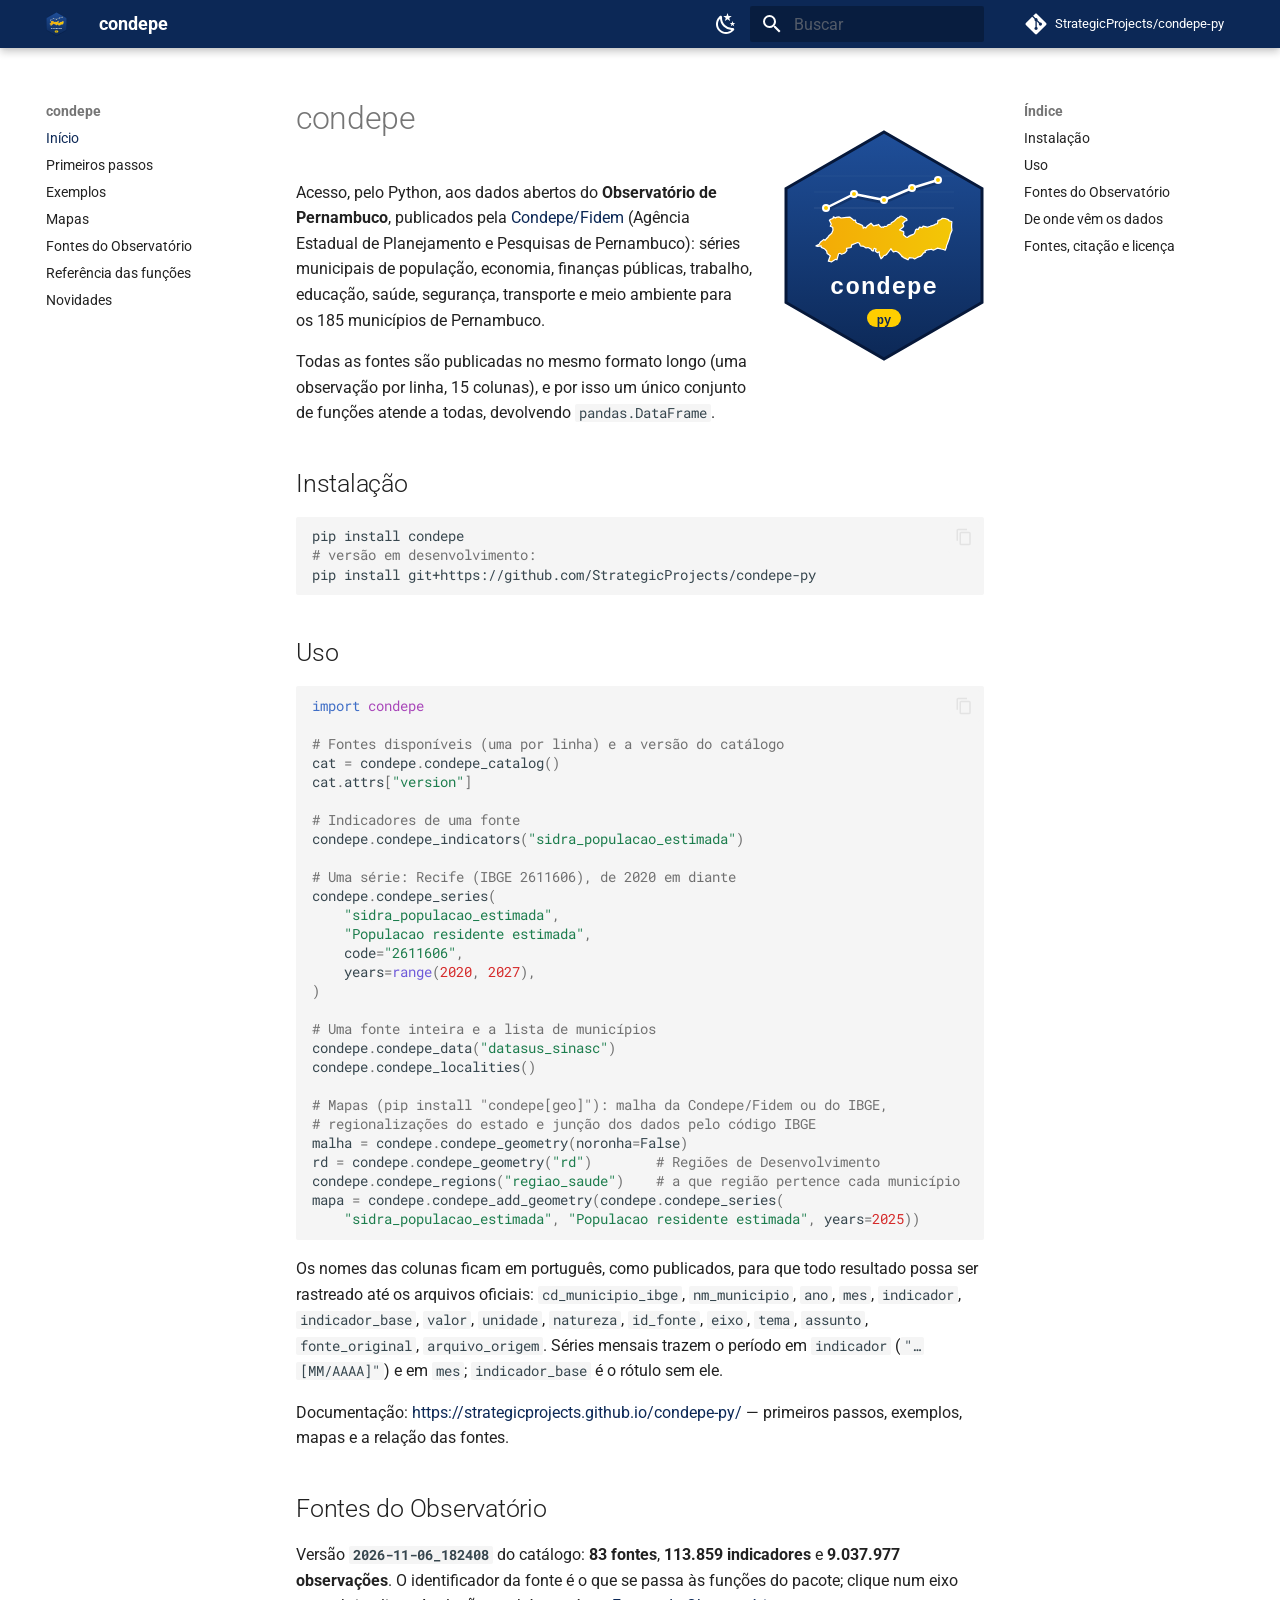
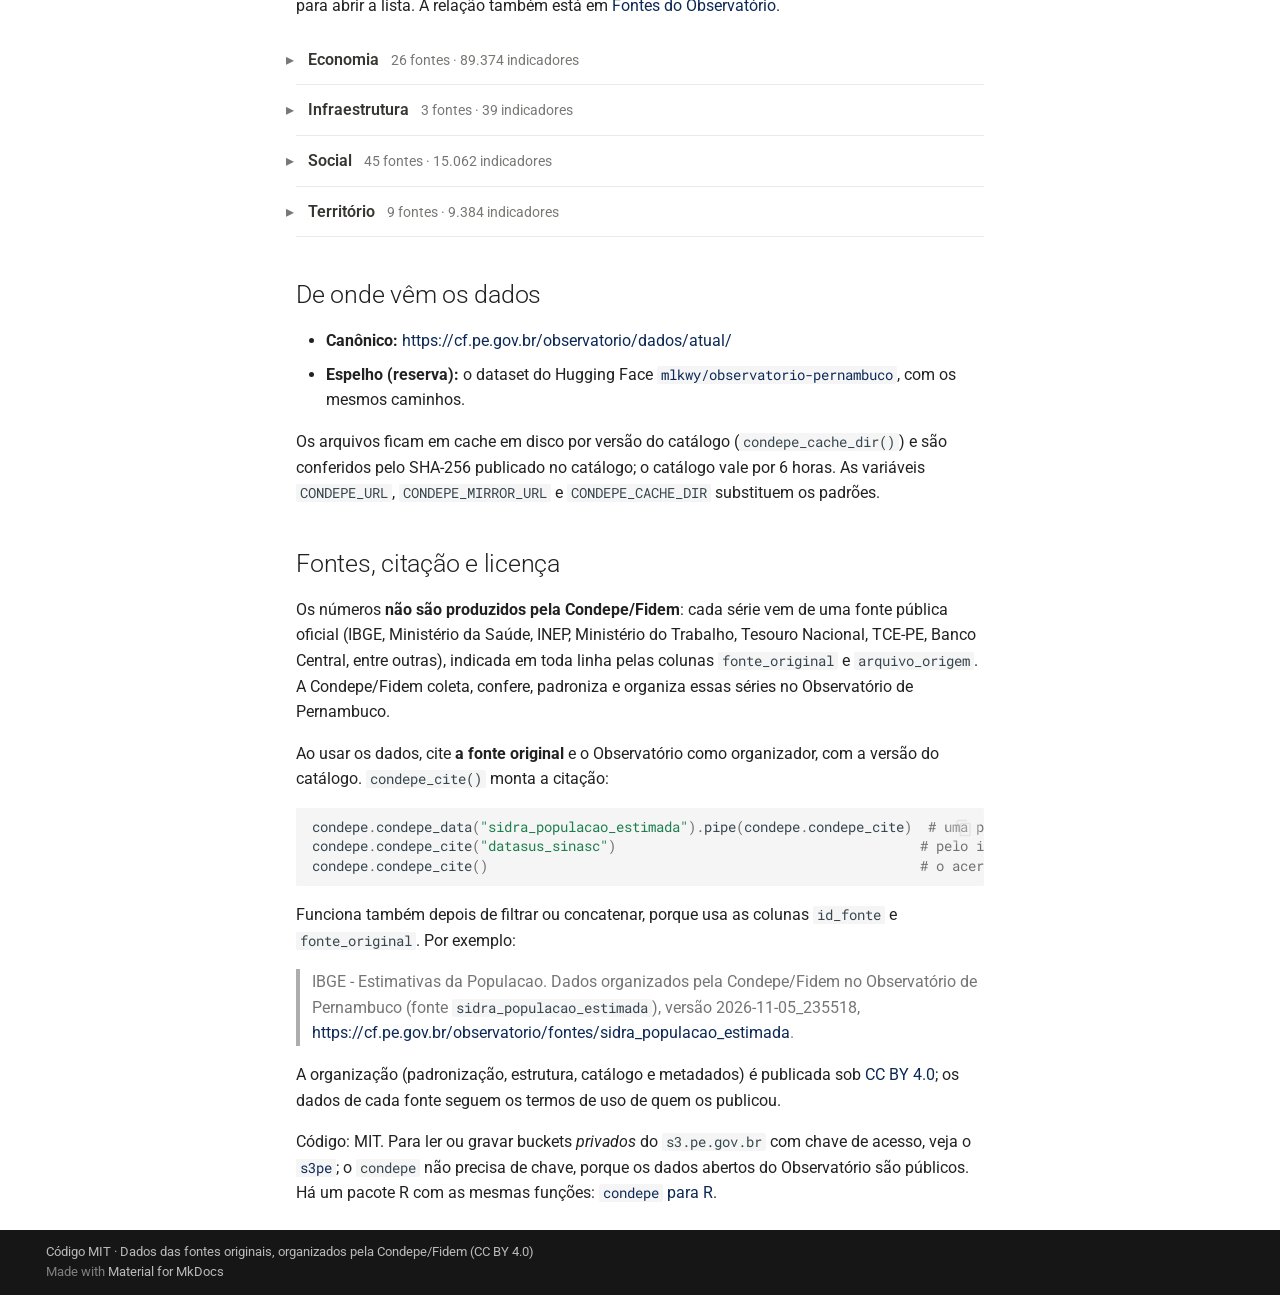
==== index.html @ d4707038 "Deployed ec11377 with MkDocs version: 1.6.1" ====
<!doctype html>
<html lang="pt" class="no-js">
  <head>
    
      <meta charset="utf-8">
      <meta name="viewport" content="width=device-width,initial-scale=1">
      
        <meta name="description" content="Dados abertos do Observatório de Pernambuco (Condepe/Fidem) no Python">
      
      
      
        <link rel="canonical" href="https://strategicprojects.github.io/condepe-py/">
      
      
      
        <link rel="next" href="primeiros-passos/">
      
      
        
      
      
      <link rel="icon" href="assets/logo.svg">
      <meta name="generator" content="mkdocs-1.6.1, mkdocs-material-9.8.0">
    
    
      
        <title>condepe</title>
      
    
    
      <link rel="stylesheet" href="assets/stylesheets/main.57a0d79d.min.css">
      
        
        <link rel="stylesheet" href="assets/stylesheets/palette.fb2fffe2.min.css">
      
      


    
    
      
    
    
      
        
        
        <link rel="preconnect" href="https://fonts.gstatic.com" crossorigin>
        <link rel="stylesheet" href="https://fonts.googleapis.com/css?family=Roboto:300,300i,400,400i,700,700i%7CRoboto+Mono:400,400i,700,700i&display=fallback">
        <style>:root{--md-text-font:"Roboto";--md-code-font:"Roboto Mono"}</style>
      
    
    
      <link rel="stylesheet" href="assets/_mkdocstrings.css">
    
      <link rel="stylesheet" href="assets/extra.css">
    
    <script>__md_scope=new URL(".",location),__md_hash=e=>[...e].reduce(((e,_)=>(e<<5)-e+_.charCodeAt(0)),0),__md_get=(e,_=localStorage,t=__md_scope)=>JSON.parse(_.getItem(t.pathname+"."+e)),__md_set=(e,_,t=localStorage,a=__md_scope)=>{try{t.setItem(a.pathname+"."+e,JSON.stringify(_))}catch(e){}}</script>
    
      

    
    
  </head>
  
  
    
    
      
    
    
    
    
    <body dir="ltr" data-md-color-scheme="default" data-md-color-primary="custom" data-md-color-accent="custom">
  
    
    <input class="md-toggle" data-md-toggle="drawer" type="checkbox" id="__drawer" autocomplete="off">
    <input class="md-toggle" data-md-toggle="search" type="checkbox" id="__search" autocomplete="off">
    <label class="md-overlay" for="__drawer"></label>
    <div data-md-component="skip">
      
        
        <a href="#condepe" class="md-skip">
          Pular para conteúdo
        </a>
      
    </div>
    <div data-md-component="announce">
      
    </div>
    
    
      

  

<header class="md-header md-header--shadow" data-md-component="header">
  <nav class="md-header__inner md-grid" aria-label="Cabeçalho">
    <a href="." title="condepe" class="md-header__button md-logo" aria-label="condepe" data-md-component="logo">
      
  <img src="assets/logo.svg" alt="logo">

    </a>
    <label class="md-header__button md-icon" for="__drawer">
      
      <svg xmlns="http://www.w3.org/2000/svg" viewBox="0 0 24 24"><path d="M3 6h18v2H3zm0 5h18v2H3zm0 5h18v2H3z"/></svg>
    </label>
    <div class="md-header__title" data-md-component="header-title">
      <div class="md-header__ellipsis">
        <div class="md-header__topic">
          <span class="md-ellipsis">
            condepe
          </span>
        </div>
        <div class="md-header__topic" data-md-component="header-topic">
          <span class="md-ellipsis">
            
              Início
            
          </span>
        </div>
      </div>
    </div>
    
      
        <form class="md-header__option" data-md-component="palette">
  
    
    
    
    <input class="md-option" data-md-color-media="" data-md-color-scheme="default" data-md-color-primary="custom" data-md-color-accent="custom"  aria-label="Modo escuro"  type="radio" name="__palette" id="__palette_0">
    
      <label class="md-header__button md-icon" title="Modo escuro" for="__palette_1" hidden>
        <svg xmlns="http://www.w3.org/2000/svg" viewBox="0 0 24 24"><path d="m17.75 4.09-2.53 1.94.91 3.06-2.63-1.81-2.63 1.81.91-3.06-2.53-1.94L12.44 4l1.06-3 1.06 3zm3.5 6.91-1.64 1.25.59 1.98-1.7-1.17-1.7 1.17.59-1.98L15.75 11l2.06-.05L18.5 9l.69 1.95zm-2.28 4.95c.83-.08 1.72 1.1 1.19 1.85-.32.45-.66.87-1.08 1.27C15.17 23 8.84 23 4.94 19.07c-3.91-3.9-3.91-10.24 0-14.14.4-.4.82-.76 1.27-1.08.75-.53 1.93.36 1.85 1.19-.27 2.86.69 5.83 2.89 8.02a9.96 9.96 0 0 0 8.02 2.89m-1.64 2.02a12.08 12.08 0 0 1-7.8-3.47c-2.17-2.19-3.33-5-3.49-7.82-2.81 3.14-2.7 7.96.31 10.98 3.02 3.01 7.84 3.12 10.98.31"/></svg>
      </label>
    
  
    
    
    
    <input class="md-option" data-md-color-media="" data-md-color-scheme="slate" data-md-color-primary="custom" data-md-color-accent="custom"  aria-label="Modo claro"  type="radio" name="__palette" id="__palette_1">
    
      <label class="md-header__button md-icon" title="Modo claro" for="__palette_0" hidden>
        <svg xmlns="http://www.w3.org/2000/svg" viewBox="0 0 24 24"><path d="M12 7a5 5 0 0 1 5 5 5 5 0 0 1-5 5 5 5 0 0 1-5-5 5 5 0 0 1 5-5m0 2a3 3 0 0 0-3 3 3 3 0 0 0 3 3 3 3 0 0 0 3-3 3 3 0 0 0-3-3m0-7 2.39 3.42C13.65 5.15 12.84 5 12 5s-1.65.15-2.39.42zM3.34 7l4.16-.35A7.2 7.2 0 0 0 5.94 8.5c-.44.74-.69 1.5-.83 2.29zm.02 10 1.76-3.77a7.131 7.131 0 0 0 2.38 4.14zM20.65 7l-1.77 3.79a7.02 7.02 0 0 0-2.38-4.15zm-.01 10-4.14.36c.59-.51 1.12-1.14 1.54-1.86.42-.73.69-1.5.83-2.29zM12 22l-2.41-3.44c.74.27 1.55.44 2.41.44.82 0 1.63-.17 2.37-.44z"/></svg>
      </label>
    
  
</form>
      
    
    
      <script>var palette=__md_get("__palette");if(palette&&palette.color){if("(prefers-color-scheme)"===palette.color.media){var media=matchMedia("(prefers-color-scheme: light)"),input=document.querySelector(media.matches?"[data-md-color-media='(prefers-color-scheme: light)']":"[data-md-color-media='(prefers-color-scheme: dark)']");palette.color.media=input.getAttribute("data-md-color-media"),palette.color.scheme=input.getAttribute("data-md-color-scheme"),palette.color.primary=input.getAttribute("data-md-color-primary"),palette.color.accent=input.getAttribute("data-md-color-accent")}for(var[key,value]of Object.entries(palette.color))document.body.setAttribute("data-md-color-"+key,value)}</script>
    
    
    
      
      
        <label class="md-header__button md-icon" for="__search">
          
          <svg xmlns="http://www.w3.org/2000/svg" viewBox="0 0 24 24"><path d="M9.5 3A6.5 6.5 0 0 1 16 9.5c0 1.61-.59 3.09-1.56 4.23l.27.27h.79l5 5-1.5 1.5-5-5v-.79l-.27-.27A6.52 6.52 0 0 1 9.5 16 6.5 6.5 0 0 1 3 9.5 6.5 6.5 0 0 1 9.5 3m0 2C7 5 5 7 5 9.5S7 14 9.5 14 14 12 14 9.5 12 5 9.5 5"/></svg>
        </label>
        <div class="md-search" data-md-component="search" role="dialog">
  <label class="md-search__overlay" for="__search"></label>
  <div class="md-search__inner" role="search">
    <form class="md-search__form" name="search">
      <input type="text" class="md-search__input" name="query" aria-label="Buscar" placeholder="Buscar" autocapitalize="off" autocorrect="off" autocomplete="off" spellcheck="false" data-md-component="search-query" required>
      <label class="md-search__icon md-icon" for="__search">
        
        <svg xmlns="http://www.w3.org/2000/svg" viewBox="0 0 24 24"><path d="M9.5 3A6.5 6.5 0 0 1 16 9.5c0 1.61-.59 3.09-1.56 4.23l.27.27h.79l5 5-1.5 1.5-5-5v-.79l-.27-.27A6.52 6.52 0 0 1 9.5 16 6.5 6.5 0 0 1 3 9.5 6.5 6.5 0 0 1 9.5 3m0 2C7 5 5 7 5 9.5S7 14 9.5 14 14 12 14 9.5 12 5 9.5 5"/></svg>
        
        <svg xmlns="http://www.w3.org/2000/svg" viewBox="0 0 24 24"><path d="M20 11v2H8l5.5 5.5-1.42 1.42L4.16 12l7.92-7.92L13.5 5.5 8 11z"/></svg>
      </label>
      <nav class="md-search__options" aria-label="Pesquisar">
        
        <button type="reset" class="md-search__icon md-icon" title="Limpar" aria-label="Limpar" tabindex="-1">
          
          <svg xmlns="http://www.w3.org/2000/svg" viewBox="0 0 24 24"><path d="M19 6.41 17.59 5 12 10.59 6.41 5 5 6.41 10.59 12 5 17.59 6.41 19 12 13.41 17.59 19 19 17.59 13.41 12z"/></svg>
        </button>
      </nav>
      
    </form>
    <div class="md-search__output">
      <div class="md-search__scrollwrap" tabindex="0" data-md-scrollfix>
        <div class="md-search-result" data-md-component="search-result">
          <div class="md-search-result__meta">
            Inicializando busca
          </div>
          <ol class="md-search-result__list" role="presentation"></ol>
        </div>
      </div>
    </div>
  </div>
</div>
      
    
    
      <div class="md-header__source">
        <a href="https://github.com/StrategicProjects/condepe-py" title="Ir para repositório" class="md-source" data-md-component="source">
  <div class="md-source__icon md-icon">
    
    <svg xmlns="http://www.w3.org/2000/svg" viewBox="0 0 448 512"><!--! Font Awesome Free 7.1.0 by @fontawesome - https://fontawesome.com License - https://fontawesome.com/license/free (Icons: CC BY 4.0, Fonts: SIL OFL 1.1, Code: MIT License) Copyright 2025 Fonticons, Inc.--><path d="M439.6 236.1 244 40.5c-5.4-5.5-12.8-8.5-20.4-8.5s-15 3-20.4 8.4L162.5 81l51.5 51.5c27.1-9.1 52.7 16.8 43.4 43.7l49.7 49.7c34.2-11.8 61.2 31 35.5 56.7-26.5 26.5-70.2-2.9-56-37.3L240.3 199v121.9c25.3 12.5 22.3 41.8 9.1 55-6.4 6.4-15.2 10.1-24.3 10.1s-17.8-3.6-24.3-10.1c-17.6-17.6-11.1-46.9 11.2-56v-123c-20.8-8.5-24.6-30.7-18.6-45L142.6 101 8.5 235.1C3 240.6 0 247.9 0 255.5s3 15 8.5 20.4l195.6 195.7c5.4 5.4 12.7 8.4 20.4 8.4s15-3 20.4-8.4l194.7-194.7c5.4-5.4 8.4-12.8 8.4-20.4s-3-15-8.4-20.4"/></svg>
  </div>
  <div class="md-source__repository">
    StrategicProjects/condepe-py
  </div>
</a>
      </div>
    
  </nav>
  
</header>
    
    <div class="md-container" data-md-component="container">
      
      
        
          
        
      
      <main class="md-main" data-md-component="main">
        <div class="md-main__inner md-grid">
          
            
              
              <div class="md-sidebar md-sidebar--primary" data-md-component="sidebar" data-md-type="navigation" >
                <div class="md-sidebar__scrollwrap">
                  <div class="md-sidebar__inner">
                    



<nav class="md-nav md-nav--primary" aria-label="Navegação" data-md-level="0">
  <label class="md-nav__title" for="__drawer">
    <a href="." title="condepe" class="md-nav__button md-logo" aria-label="condepe" data-md-component="logo">
      
  <img src="assets/logo.svg" alt="logo">

    </a>
    condepe
  </label>
  
    <div class="md-nav__source">
      <a href="https://github.com/StrategicProjects/condepe-py" title="Ir para repositório" class="md-source" data-md-component="source">
  <div class="md-source__icon md-icon">
    
    <svg xmlns="http://www.w3.org/2000/svg" viewBox="0 0 448 512"><!--! Font Awesome Free 7.1.0 by @fontawesome - https://fontawesome.com License - https://fontawesome.com/license/free (Icons: CC BY 4.0, Fonts: SIL OFL 1.1, Code: MIT License) Copyright 2025 Fonticons, Inc.--><path d="M439.6 236.1 244 40.5c-5.4-5.5-12.8-8.5-20.4-8.5s-15 3-20.4 8.4L162.5 81l51.5 51.5c27.1-9.1 52.7 16.8 43.4 43.7l49.7 49.7c34.2-11.8 61.2 31 35.5 56.7-26.5 26.5-70.2-2.9-56-37.3L240.3 199v121.9c25.3 12.5 22.3 41.8 9.1 55-6.4 6.4-15.2 10.1-24.3 10.1s-17.8-3.6-24.3-10.1c-17.6-17.6-11.1-46.9 11.2-56v-123c-20.8-8.5-24.6-30.7-18.6-45L142.6 101 8.5 235.1C3 240.6 0 247.9 0 255.5s3 15 8.5 20.4l195.6 195.7c5.4 5.4 12.7 8.4 20.4 8.4s15-3 20.4-8.4l194.7-194.7c5.4-5.4 8.4-12.8 8.4-20.4s-3-15-8.4-20.4"/></svg>
  </div>
  <div class="md-source__repository">
    StrategicProjects/condepe-py
  </div>
</a>
    </div>
  
  <ul class="md-nav__list" data-md-scrollfix>
    
      
      
  
  
    
  
  
  
    <li class="md-nav__item md-nav__item--active">
      
      <input class="md-nav__toggle md-toggle" type="checkbox" id="__toc">
      
      
        
      
      
        <label class="md-nav__link md-nav__link--active" for="__toc">
          
  
  
  <span class="md-ellipsis">
    
  
    Início
  

    
  </span>
  
  

          <span class="md-nav__icon md-icon"></span>
        </label>
      
      <a href="." class="md-nav__link md-nav__link--active">
        
  
  
  <span class="md-ellipsis">
    
  
    Início
  

    
  </span>
  
  

      </a>
      
        

<nav class="md-nav md-nav--secondary" aria-label="Índice">
  
  
  
    
  
  
    <label class="md-nav__title" for="__toc">
      <span class="md-nav__icon md-icon"></span>
      Índice
    </label>
    <ul class="md-nav__list" data-md-component="toc" data-md-scrollfix>
      
        <li class="md-nav__item">
  <a href="#instalacao" class="md-nav__link">
    <span class="md-ellipsis">
      
        Instalação
      
    </span>
  </a>
  
</li>
      
        <li class="md-nav__item">
  <a href="#uso" class="md-nav__link">
    <span class="md-ellipsis">
      
        Uso
      
    </span>
  </a>
  
</li>
      
        <li class="md-nav__item">
  <a href="#fontes-do-observatorio" class="md-nav__link">
    <span class="md-ellipsis">
      
        Fontes do Observatório
      
    </span>
  </a>
  
</li>
      
        <li class="md-nav__item">
  <a href="#de-onde-vem-os-dados" class="md-nav__link">
    <span class="md-ellipsis">
      
        De onde vêm os dados
      
    </span>
  </a>
  
</li>
      
        <li class="md-nav__item">
  <a href="#fontes-citacao-e-licenca" class="md-nav__link">
    <span class="md-ellipsis">
      
        Fontes, citação e licença
      
    </span>
  </a>
  
</li>
      
    </ul>
  
</nav>
      
    </li>
  

    
      
      
  
  
  
  
    <li class="md-nav__item">
      <a href="primeiros-passos/" class="md-nav__link">
        
  
  
  <span class="md-ellipsis">
    
  
    Primeiros passos
  

    
  </span>
  
  

      </a>
    </li>
  

    
      
      
  
  
  
  
    <li class="md-nav__item">
      <a href="exemplos/" class="md-nav__link">
        
  
  
  <span class="md-ellipsis">
    
  
    Exemplos
  

    
  </span>
  
  

      </a>
    </li>
  

    
      
      
  
  
  
  
    <li class="md-nav__item">
      <a href="mapas/" class="md-nav__link">
        
  
  
  <span class="md-ellipsis">
    
  
    Mapas
  

    
  </span>
  
  

      </a>
    </li>
  

    
      
      
  
  
  
  
    <li class="md-nav__item">
      <a href="fontes/" class="md-nav__link">
        
  
  
  <span class="md-ellipsis">
    
  
    Fontes do Observatório
  

    
  </span>
  
  

      </a>
    </li>
  

    
      
      
  
  
  
  
    <li class="md-nav__item">
      <a href="api/" class="md-nav__link">
        
  
  
  <span class="md-ellipsis">
    
  
    Referência das funções
  

    
  </span>
  
  

      </a>
    </li>
  

    
      
      
  
  
  
  
    <li class="md-nav__item">
      <a href="news/" class="md-nav__link">
        
  
  
  <span class="md-ellipsis">
    
  
    Novidades
  

    
  </span>
  
  

      </a>
    </li>
  

    
  </ul>
</nav>
                  </div>
                </div>
              </div>
            
            
              
              <div class="md-sidebar md-sidebar--secondary" data-md-component="sidebar" data-md-type="toc" >
                <div class="md-sidebar__scrollwrap">
                  <div class="md-sidebar__inner">
                    

<nav class="md-nav md-nav--secondary" aria-label="Índice">
  
  
  
    
  
  
    <label class="md-nav__title" for="__toc">
      <span class="md-nav__icon md-icon"></span>
      Índice
    </label>
    <ul class="md-nav__list" data-md-component="toc" data-md-scrollfix>
      
        <li class="md-nav__item">
  <a href="#instalacao" class="md-nav__link">
    <span class="md-ellipsis">
      
        Instalação
      
    </span>
  </a>
  
</li>
      
        <li class="md-nav__item">
  <a href="#uso" class="md-nav__link">
    <span class="md-ellipsis">
      
        Uso
      
    </span>
  </a>
  
</li>
      
        <li class="md-nav__item">
  <a href="#fontes-do-observatorio" class="md-nav__link">
    <span class="md-ellipsis">
      
        Fontes do Observatório
      
    </span>
  </a>
  
</li>
      
        <li class="md-nav__item">
  <a href="#de-onde-vem-os-dados" class="md-nav__link">
    <span class="md-ellipsis">
      
        De onde vêm os dados
      
    </span>
  </a>
  
</li>
      
        <li class="md-nav__item">
  <a href="#fontes-citacao-e-licenca" class="md-nav__link">
    <span class="md-ellipsis">
      
        Fontes, citação e licença
      
    </span>
  </a>
  
</li>
      
    </ul>
  
</nav>
                  </div>
                </div>
              </div>
            
          
          
            <div class="md-content" data-md-component="content">
              
              <article class="md-content__inner md-typeset">
                
                  


  
  


<h1 id="condepe">condepe <img src="assets/logo.svg" align="right" height="139" alt="logo do condepe" /><a class="headerlink" href="#condepe" title="Permanent link">&para;</a></h1>
<p>Acesso, pelo Python, aos dados abertos do <strong>Observatório de Pernambuco</strong>,
publicados pela <a href="https://cf.pe.gov.br">Condepe/Fidem</a> (Agência Estadual de
Planejamento e Pesquisas de Pernambuco): séries municipais de população,
economia, finanças públicas, trabalho, educação, saúde, segurança, transporte e
meio ambiente para os 185 municípios de Pernambuco.</p>
<p>Todas as fontes são publicadas no mesmo formato longo (uma observação por
linha, 15 colunas), e por isso um único conjunto de funções atende a todas,
devolvendo <code>pandas.DataFrame</code>.</p>
<h2 id="instalacao">Instalação<a class="headerlink" href="#instalacao" title="Permanent link">&para;</a></h2>
<div class="highlight"><pre><span></span><code>pip<span class="w"> </span>install<span class="w"> </span>condepe
<span class="c1"># versão em desenvolvimento:</span>
pip<span class="w"> </span>install<span class="w"> </span>git+https://github.com/StrategicProjects/condepe-py
</code></pre></div>
<h2 id="uso">Uso<a class="headerlink" href="#uso" title="Permanent link">&para;</a></h2>
<div class="highlight"><pre><span></span><code><span class="kn">import</span><span class="w"> </span><span class="nn">condepe</span>

<span class="c1"># Fontes disponíveis (uma por linha) e a versão do catálogo</span>
<span class="n">cat</span> <span class="o">=</span> <span class="n">condepe</span><span class="o">.</span><span class="n">condepe_catalog</span><span class="p">()</span>
<span class="n">cat</span><span class="o">.</span><span class="n">attrs</span><span class="p">[</span><span class="s2">"version"</span><span class="p">]</span>

<span class="c1"># Indicadores de uma fonte</span>
<span class="n">condepe</span><span class="o">.</span><span class="n">condepe_indicators</span><span class="p">(</span><span class="s2">"sidra_populacao_estimada"</span><span class="p">)</span>

<span class="c1"># Uma série: Recife (IBGE 2611606), de 2020 em diante</span>
<span class="n">condepe</span><span class="o">.</span><span class="n">condepe_series</span><span class="p">(</span>
    <span class="s2">"sidra_populacao_estimada"</span><span class="p">,</span>
    <span class="s2">"Populacao residente estimada"</span><span class="p">,</span>
    <span class="n">code</span><span class="o">=</span><span class="s2">"2611606"</span><span class="p">,</span>
    <span class="n">years</span><span class="o">=</span><span class="nb">range</span><span class="p">(</span><span class="mi">2020</span><span class="p">,</span> <span class="mi">2027</span><span class="p">),</span>
<span class="p">)</span>

<span class="c1"># Uma fonte inteira e a lista de municípios</span>
<span class="n">condepe</span><span class="o">.</span><span class="n">condepe_data</span><span class="p">(</span><span class="s2">"datasus_sinasc"</span><span class="p">)</span>
<span class="n">condepe</span><span class="o">.</span><span class="n">condepe_localities</span><span class="p">()</span>

<span class="c1"># Mapas (pip install "condepe[geo]"): malha da Condepe/Fidem ou do IBGE,</span>
<span class="c1"># regionalizações do estado e junção dos dados pelo código IBGE</span>
<span class="n">malha</span> <span class="o">=</span> <span class="n">condepe</span><span class="o">.</span><span class="n">condepe_geometry</span><span class="p">(</span><span class="n">noronha</span><span class="o">=</span><span class="kc">False</span><span class="p">)</span>
<span class="n">rd</span> <span class="o">=</span> <span class="n">condepe</span><span class="o">.</span><span class="n">condepe_geometry</span><span class="p">(</span><span class="s2">"rd"</span><span class="p">)</span>        <span class="c1"># Regiões de Desenvolvimento</span>
<span class="n">condepe</span><span class="o">.</span><span class="n">condepe_regions</span><span class="p">(</span><span class="s2">"regiao_saude"</span><span class="p">)</span>    <span class="c1"># a que região pertence cada município</span>
<span class="n">mapa</span> <span class="o">=</span> <span class="n">condepe</span><span class="o">.</span><span class="n">condepe_add_geometry</span><span class="p">(</span><span class="n">condepe</span><span class="o">.</span><span class="n">condepe_series</span><span class="p">(</span>
    <span class="s2">"sidra_populacao_estimada"</span><span class="p">,</span> <span class="s2">"Populacao residente estimada"</span><span class="p">,</span> <span class="n">years</span><span class="o">=</span><span class="mi">2025</span><span class="p">))</span>
</code></pre></div>
<p>Os nomes das colunas ficam em português, como publicados, para que todo
resultado possa ser rastreado até os arquivos oficiais: <code>cd_municipio_ibge</code>,
<code>nm_municipio</code>, <code>ano</code>, <code>mes</code>, <code>indicador</code>, <code>indicador_base</code>, <code>valor</code>,
<code>unidade</code>, <code>natureza</code>, <code>id_fonte</code>, <code>eixo</code>, <code>tema</code>, <code>assunto</code>, <code>fonte_original</code>,
<code>arquivo_origem</code>. Séries mensais trazem o período em <code>indicador</code>
(<code>"… [MM/AAAA]"</code>) e em <code>mes</code>; <code>indicador_base</code> é o rótulo sem ele.</p>
<p>Documentação: <a href="https://strategicprojects.github.io/condepe-py/">https://strategicprojects.github.io/condepe-py/</a> — primeiros
passos, exemplos, mapas e a relação das fontes.</p>
<!-- fontes:inicio -->
<h2 id="fontes-do-observatorio">Fontes do Observatório<a class="headerlink" href="#fontes-do-observatorio" title="Permanent link">&para;</a></h2>
<p>Versão <strong><code>2026-11-06_182408</code></strong> do catálogo: <strong>83 fontes</strong>, <strong>113.859 indicadores</strong> e <strong>9.037.977 observações</strong>. O identificador da fonte é o que se passa às funções do pacote; clique num eixo para abrir a lista. A relação também está em <a href="fontes/">Fontes do Observatório</a>.</p>
<details class="fontes-eixo"><summary><span class="eixo">Economia</span> <span class="resumo">26 fontes · 89.374 indicadores</span></summary>
<div class="fontes-notion-wrap"><table class="fontes-notion"><thead><tr><th>Tema e fonte</th><th>Descrição e origem</th><th class="num">Período</th><th class="num">Indicadores</th></tr></thead><tbody><tr><td><span class="pill pill-0">Agropecuária</span><br><code>sidra_<wbr>abate_<wbr>bovinos</code></td><td>Bovinos abatidos (cabeças) e peso das carcaças (kg) sob inspeção em Pernambuco, trimestral desde 1997<div class="origem">IBGE - Pesquisa Trimestral do Abate de Animais · só Pernambuco</div></td><td class="num">1997–2026</td><td class="num">2</td></tr><tr><td><span class="pill pill-0">Agropecuária</span><br><code>sidra_<wbr>abate_<wbr>frangos</code></td><td>Frangos abatidos (cabeças) e peso das carcaças (kg) sob inspeção em Pernambuco, trimestral desde 1997<div class="origem">IBGE - Pesquisa Trimestral do Abate de Animais · só Pernambuco</div></td><td class="num">1997–2026</td><td class="num">2</td></tr><tr><td><span class="pill pill-0">Agropecuária</span><br><code>sidra_<wbr>abate_<wbr>suinos</code></td><td>Suínos abatidos (cabeças) e peso das carcaças (kg) sob inspeção em Pernambuco, trimestral desde 1997<div class="origem">IBGE - Pesquisa Trimestral do Abate de Animais · só Pernambuco</div></td><td class="num">1997–2026</td><td class="num">2</td></tr><tr><td><span class="pill pill-0">Agropecuária</span><br><code>sidra_<wbr>censo_<wbr>agro_<wbr>estabelecimentos</code></td><td>Número e área dos estabelecimentos agropecuários, por tipologia<div class="origem">IBGE - Censo Agropecuário 2017</div></td><td class="num">2017</td><td class="num">16</td></tr><tr><td><span class="pill pill-0">Agropecuária</span><br><code>sidra_<wbr>leite</code></td><td>Leite cru adquirido e industrializado (mil litros) pelos estabelecimentos sob inspeção em Pernambuco, trimestral desde 1997<div class="origem">IBGE - Pesquisa Trimestral do Leite · só Pernambuco</div></td><td class="num">1997–2026</td><td class="num">2</td></tr><tr><td><span class="pill pill-0">Agropecuária</span><br><code>sidra_<wbr>pam</code></td><td>Área plantada, colhida, quantidade produzida, rendimento e valor, por produto<div class="origem">IBGE - Produção Agrícola Municipal (PAM) · 181 municípios</div></td><td class="num">2020–2025</td><td class="num">243</td></tr><tr><td><span class="pill pill-0">Agropecuária</span><br><code>sidra_<wbr>pog_<wbr>ovos</code></td><td>Ovos de galinha produzidos (mil dúzias) e galinhas poedeiras em Pernambuco, trimestral desde 1987<div class="origem">IBGE - Pesquisa Trimestral da Produção de Ovos de Galinha (POG) · só Pernambuco</div></td><td class="num">1987–2026</td><td class="num">2</td></tr><tr><td><span class="pill pill-0">Agropecuária</span><br><code>sidra_<wbr>ppm_<wbr>origem_<wbr>animal</code></td><td>Produção de origem animal e valor, por tipo de produto<div class="origem">IBGE - Pesquisa da Pecuária Municipal (PPM)</div></td><td class="num">2020–2025</td><td class="num">9</td></tr><tr><td><span class="pill pill-0">Agropecuária</span><br><code>sidra_<wbr>ppm_<wbr>rebanho</code></td><td>Efetivo dos rebanhos por tipo<div class="origem">IBGE - Pesquisa da Pecuária Municipal (PPM)</div></td><td class="num">2020–2025</td><td class="num">10</td></tr><tr><td><span class="pill pill-2">Comércio e Serviços</span><br><code>bcb_<wbr>conjuntura</code></td><td>Séries de conjuntura macroeconômica (IPCA, Selic, câmbio, IBC-Br)<div class="origem">Banco Central do Brasil - SGS · só Pernambuco</div></td><td class="num">2020–2026</td><td class="num">4</td></tr><tr><td><span class="pill pill-2">Comércio e Serviços</span><br><code>bcb_<wbr>estban</code></td><td>Estatística bancária mensal por município: agências, instituições, crédito, financiamentos e depósitos (ESTBAN)<div class="origem">Banco Central do Brasil - Estatística Bancária Mensal por Município (ESTBAN) · 102 municípios</div></td><td class="num">2020–2026</td><td class="num">10</td></tr><tr><td><span class="pill pill-2">Comércio e Serviços</span><br><code>comex_<wbr>municipios</code></td><td>Exportações e importações por município do domicílio fiscal da empresa, mensal (US$ FOB e kg)<div class="origem">Ministério do Desenvolvimento, Indústria, Comércio e Serviços - ComexStat (município do domicílio fiscal da empresa) · 140 municípios</div></td><td class="num">1997–2026</td><td class="num">4</td></tr><tr><td><span class="pill pill-2">Comércio e Serviços</span><br><code>comex_<wbr>uf</code></td><td>Exportações e importações de Pernambuco, mensal, por UF do produto e por domicílio da empresa<div class="origem">Ministério do Desenvolvimento, Indústria, Comércio e Serviços - ComexStat · só Pernambuco</div></td><td class="num">1997–2026</td><td class="num">8</td></tr><tr><td><span class="pill pill-2">Comércio e Serviços</span><br><code>sidra_<wbr>iatur</code></td><td>Volume das atividades turísticas em Pernambuco (IATUR): número-índice (2022 = 100, com e sem ajuste sazonal) e quatro variações, mensal desde 2011<div class="origem">IBGE - Pesquisa Mensal de Serviços, Índice de Atividades Turísticas (IATUR) · só Pernambuco</div></td><td class="num">2011–2026</td><td class="num">6</td></tr><tr><td><span class="pill pill-2">Comércio e Serviços</span><br><code>sidra_<wbr>pmc</code></td><td>Volume de vendas do comércio varejista ampliado em Pernambuco: número-índice (2022 = 100, com e sem ajuste sazonal) e quatro variações, mensal desde 2003<div class="origem">IBGE - Pesquisa Mensal de Comércio (PMC), comércio varejista ampliado · só Pernambuco</div></td><td class="num">2004–2026</td><td class="num">6</td></tr><tr><td><span class="pill pill-2">Comércio e Serviços</span><br><code>sidra_<wbr>pms</code></td><td>Volume de serviços em Pernambuco: número-índice (2022 = 100, com e sem ajuste sazonal) e quatro variações, mensal desde 2011<div class="origem">IBGE - Pesquisa Mensal de Serviços (PMS) · só Pernambuco</div></td><td class="num">2011–2026</td><td class="num">6</td></tr><tr><td><span class="pill pill-8">Finanças Públicas</span><br><code>sefaz_<wbr>arrecadacao</code></td><td>Arrecadação mensal de ICMS e IPVA por município e total estadual (SEFAZ-PE)<div class="origem">SEFAZ-PE - Arrecadação por Município e por Região de Desenvolvimento</div></td><td class="num">2020–2026</td><td class="num">4</td></tr><tr><td><span class="pill pill-8">Finanças Públicas</span><br><code>siconfi_<wbr>dca</code></td><td>DCA - Declaração de Contas Anuais dos municípios de PE<div class="origem">Secretaria do Tesouro Nacional - Siconfi</div></td><td class="num">2020–2025</td><td class="num">6.261</td></tr><tr><td><span class="pill pill-8">Finanças Públicas</span><br><code>siconfi_<wbr>estado</code></td><td>DCA do Governo do Estado de Pernambuco: todas as contas e séries derivadas de receita, despesa e transferências da União<div class="origem">Secretaria do Tesouro Nacional - Siconfi (DCA, Governo do Estado de Pernambuco) · só Pernambuco</div></td><td class="num">2020–2025</td><td class="num">6.443</td></tr><tr><td><span class="pill pill-8">Finanças Públicas</span><br><code>siconfi_<wbr>rreo</code></td><td>RREO - Relatório Resumido da Execução Orçamentária dos municípios de PE (6º bimestre)<div class="origem">Secretaria do Tesouro Nacional - Siconfi · 175 municípios</div></td><td class="num">2020–2025</td><td class="num">5.867</td></tr><tr><td><span class="pill pill-8">Finanças Públicas</span><br><code>tce_<wbr>despesas</code></td><td>Despesas municipais por unidade gestora e função<div class="origem">TCE-PE - Dados Abertos (via pacote tceper)</div></td><td class="num">2020–2026</td><td class="num">56.183</td></tr><tr><td><span class="pill pill-8">Finanças Públicas</span><br><code>tce_<wbr>receitas</code></td><td>Receitas municipais por unidade gestora, categoria e fonte de recurso<div class="origem">TCE-PE - Dados Abertos (via pacote tceper)</div></td><td class="num">2020–2026</td><td class="num">14.207</td></tr><tr><td><span class="pill pill-0">Indicadores</span><br><code>seplag_<wbr>iaem</code></td><td>IAEM — Índice de Atividade Econômica Municipal, mensal (índice geral e escores)<div class="origem">CONDEPE/FIDEM - IAEM</div></td><td class="num">2021–2026</td><td class="num">9</td></tr><tr><td><span class="pill pill-2">Indústria</span><br><code>sidra_<wbr>pimpf</code></td><td>Produção física industrial de Pernambuco: número-índice (2022 = 100, com e sem ajuste sazonal) e quatro variações, por seção e atividade (CNAE 2.0), mensal desde 2002<div class="origem">IBGE - Pesquisa Industrial Mensal, Produção Física Regional (PIM-PF) · só Pernambuco</div></td><td class="num">2002–2026</td><td class="num">58</td></tr><tr><td><span class="pill pill-2">Indústria</span><br><code>sidra_<wbr>sinapi</code></td><td>Custo médio do m² da construção civil (nível estadual), mensal<div class="origem">IBGE - Sistema Nacional de Pesquisa de Custos e Índices da Construção Civil (SINAPI) · só Pernambuco</div></td><td class="num">2020–2026</td><td class="num">3</td></tr><tr><td><span class="pill pill-5">PIB</span><br><code>sidra_<wbr>pib_<wbr>municipal</code></td><td>PIB municipal, impostos e valor adicionado bruto por setor<div class="origem">IBGE - Produto Interno Bruto dos Municípios</div></td><td class="num">2002–2023</td><td class="num">7</td></tr></tbody></table></div>
</details>

<details class="fontes-eixo"><summary><span class="eixo">Infraestrutura</span> <span class="resumo">3 fontes · 39 indicadores</span></summary>
<div class="fontes-notion-wrap"><table class="fontes-notion"><thead><tr><th>Tema e fonte</th><th>Descrição e origem</th><th class="num">Período</th><th class="num">Indicadores</th></tr></thead><tbody><tr><td><span class="pill pill-1">Transporte</span><br><code>der_<wbr>malha_<wbr>rodoviaria</code></td><td>Extensão da malha rodoviária por município: total, por tipo (federais, estaduais, vicinais, acessos), pavimentada e não pavimentada, duplicada; proporção pavimentada e densidade rodoviária. Derivada do SRE do DER-PE recortado pela Malha Municipal<div class="origem">DER-PE - Sistema Rodoviário Estadual (SRE); trechos federais do SNV/DNIT</div></td><td class="num">2026</td><td class="num">10</td></tr><tr><td><span class="pill pill-1">Transporte</span><br><code>porto_<wbr>suape_<wbr>carga</code></td><td>Porto de Suape: contêineres, TEU e toneladas movimentadas por espécie de carga, mensal<div class="origem">Complexo Industrial Portuário de Suape - Movimentação de cargas (site institucional) · só Pernambuco</div></td><td class="num">2020–2026</td><td class="num">7</td></tr><tr><td><span class="pill pill-1">Transporte</span><br><code>senatran_<wbr>frota</code></td><td>Frota de veículos por município e tipo, mensal<div class="origem">Senatran - Ministério dos Transportes (frota por município e tipo)</div></td><td class="num">2020–2026</td><td class="num">22</td></tr></tbody></table></div>
</details>

<details class="fontes-eixo"><summary><span class="eixo">Social</span> <span class="resumo">45 fontes · 15.062 indicadores</span></summary>
<div class="fontes-notion-wrap"><table class="fontes-notion"><thead><tr><th>Tema e fonte</th><th>Descrição e origem</th><th class="num">Período</th><th class="num">Indicadores</th></tr></thead><tbody><tr><td><span class="pill pill-1">Assistencia</span><br><code>seplag_<wbr>ivcad</code></td><td>IVCAD — Índice de Vulnerabilidade do CadÚnico por município (recorte vigente)<div class="origem">MDS/CONDEPE - IVCAD</div></td><td class="num">2026</td><td class="num">8</td></tr><tr><td><span class="pill pill-3">Demografia</span><br><code>sidra_<wbr>censo_<wbr>2022</code></td><td>População residente, variação absoluta e taxa de crescimento<div class="origem">IBGE - Censo Demográfico 2022</div></td><td class="num">2022</td><td class="num">3</td></tr><tr><td><span class="pill pill-3">Demografia</span><br><code>sidra_<wbr>censo_<wbr>2022_<wbr>envelhecimento</code></td><td>Índice de envelhecimento, idade mediana e razão de sexo<div class="origem">IBGE - Censo Demográfico 2022</div></td><td class="num">2022</td><td class="num">3</td></tr><tr><td><span class="pill pill-3">Demografia</span><br><code>sidra_<wbr>censo_<wbr>2022_<wbr>indigenas</code></td><td>População indígena e percentual de pessoas indígenas na população residente (Censo 2022)<div class="origem">IBGE - Censo Demográfico 2022 · 181 municípios</div></td><td class="num">2022</td><td class="num">2</td></tr><tr><td><span class="pill pill-3">Demografia</span><br><code>sidra_<wbr>censo_<wbr>cor_<wbr>raca</code></td><td>População residente por cor ou raça (2010 e 2022)<div class="origem">IBGE - Censos Demográficos</div></td><td class="num">2010–2022</td><td class="num">6</td></tr><tr><td><span class="pill pill-3">Demografia</span><br><code>sidra_<wbr>populacao_<wbr>estimada</code></td><td>Estimativas anuais de população residente por município<div class="origem">IBGE - Estimativas da Populacao</div></td><td class="num">2001–2026</td><td class="num">1</td></tr><tr><td><span class="pill pill-3">Demografia</span><br><code>sidra_<wbr>registro_<wbr>civil_<wbr>nascimentos</code></td><td>Nascidos vivos ocorridos no ano, por município<div class="origem">IBGE - Estatísticas do Registro Civil</div></td><td class="num">2020–2024</td><td class="num">1</td></tr><tr><td><span class="pill pill-3">Demografia</span><br><code>sidra_<wbr>registro_<wbr>civil_<wbr>obitos</code></td><td>Óbitos ocorridos no ano, por município<div class="origem">IBGE - Estatísticas do Registro Civil</div></td><td class="num">2020–2024</td><td class="num">1</td></tr><tr><td><span class="pill pill-5">Domicílios</span><br><code>sidra_<wbr>censo_<wbr>2022_<wbr>agua</code></td><td>Domicílios particulares permanentes ocupados, por forma de abastecimento de água<div class="origem">IBGE - Censo Demográfico 2022</div></td><td class="num">2022</td><td class="num">9</td></tr><tr><td><span class="pill pill-5">Domicílios</span><br><code>sidra_<wbr>censo_<wbr>2022_<wbr>esgotamento</code></td><td>Domicílios particulares permanentes ocupados, por tipo de esgotamento sanitário<div class="origem">IBGE - Censo Demográfico 2022</div></td><td class="num">2022</td><td class="num">10</td></tr><tr><td><span class="pill pill-6">Educação</span><br><code>inep_<wbr>adequacao_<wbr>da_<wbr>formacao_<wbr>docente</code></td><td>Adequação da formação docente à disciplina que leciona<div class="origem">INEP - Indicadores Educacionais</div></td><td class="num">2020–2025</td><td class="num">560</td></tr><tr><td><span class="pill pill-6">Educação</span><br><code>inep_<wbr>censo_<wbr>escolar</code></td><td>Censo Escolar: matrículas, docentes, turmas, salas, equipamentos e profissionais por município (soma das escolas)<div class="origem">INEP - Censo Escolar da Educação Básica (microdados)</div></td><td class="num">2020–2025</td><td class="num">704</td></tr><tr><td><span class="pill pill-6">Educação</span><br><code>inep_<wbr>censo_<wbr>superior</code></td><td>Censo da Educação Superior: cursos (vagas, ingressantes, matrículas, concluintes) e IES (docentes, técnicos) por município<div class="origem">INEP - Censo da Educação Superior (microdados) · 133 municípios</div></td><td class="num">2020–2024</td><td class="num">244</td></tr><tr><td><span class="pill pill-6">Educação</span><br><code>inep_<wbr>complexidade_<wbr>de_<wbr>gestao_<wbr>da_<wbr>escola</code></td><td>Indicador de complexidade de gestão da escola<div class="origem">INEP - Indicadores Educacionais</div></td><td class="num">2020–2025</td><td class="num">108</td></tr><tr><td><span class="pill pill-6">Educação</span><br><code>inep_<wbr>esforco_<wbr>docente</code></td><td>Indicador de esforço docente<div class="origem">INEP - Indicadores Educacionais</div></td><td class="num">2020–2025</td><td class="num">402</td></tr><tr><td><span class="pill pill-6">Educação</span><br><code>inep_<wbr>ideb_<wbr>anos_<wbr>finais</code></td><td>IDEB por município - anos finais do ensino fundamental<div class="origem">INEP - Instituto Nacional de Estudos e Pesquisas Educacionais Anísio Teixeira</div></td><td class="num">2005–2025</td><td class="num">44</td></tr><tr><td><span class="pill pill-6">Educação</span><br><code>inep_<wbr>ideb_<wbr>anos_<wbr>iniciais</code></td><td>IDEB por município - anos iniciais do ensino fundamental<div class="origem">INEP - Instituto Nacional de Estudos e Pesquisas Educacionais Anísio Teixeira</div></td><td class="num">2005–2025</td><td class="num">36</td></tr><tr><td><span class="pill pill-6">Educação</span><br><code>inep_<wbr>ideb_<wbr>ensino_<wbr>medio</code></td><td>IDEB por município - ensino médio<div class="origem">INEP - Instituto Nacional de Estudos e Pesquisas Educacionais Anísio Teixeira</div></td><td class="num">2017–2025</td><td class="num">43</td></tr><tr><td><span class="pill pill-6">Educação</span><br><code>inep_<wbr>media_<wbr>de_<wbr>alunos_<wbr>por_<wbr>turma</code></td><td>Média de alunos por turma<div class="origem">INEP - Indicadores Educacionais</div></td><td class="num">2020–2025</td><td class="num">350</td></tr><tr><td><span class="pill pill-6">Educação</span><br><code>inep_<wbr>media_<wbr>de_<wbr>horas_<wbr>aula_<wbr>diaria</code></td><td>Média de horas-aula diária<div class="origem">INEP - Indicadores Educacionais</div></td><td class="num">2020–2025</td><td class="num">335</td></tr><tr><td><span class="pill pill-6">Educação</span><br><code>inep_<wbr>nivel_<wbr>socioeconomico</code></td><td>Indicador de nível socioeconômico (INSE) dos alunos, por rede e localização<div class="origem">INEP - Indicadores Educacionais</div></td><td class="num">2021–2023</td><td class="num">335</td></tr><tr><td><span class="pill pill-6">Educação</span><br><code>inep_<wbr>percentual_<wbr>de_<wbr>docentes_<wbr>com_<wbr>curso_<wbr>superior</code></td><td>Percentual de docentes com curso superior<div class="origem">INEP - Indicadores Educacionais</div></td><td class="num">2020–2025</td><td class="num">193</td></tr><tr><td><span class="pill pill-6">Educação</span><br><code>inep_<wbr>regularidade_<wbr>do_<wbr>corpo_<wbr>docente</code></td><td>Indicador de regularidade do corpo docente<div class="origem">INEP - Indicadores Educacionais</div></td><td class="num">2020–2025</td><td class="num">72</td></tr><tr><td><span class="pill pill-6">Educação</span><br><code>inep_<wbr>remuneracao_<wbr>media_<wbr>dos_<wbr>docentes</code></td><td>Remuneração média dos docentes da educação básica (RAIS × Censo Escolar)<div class="origem">INEP - Indicadores Educacionais</div></td><td class="num">2020–2021</td><td class="num">36</td></tr><tr><td><span class="pill pill-6">Educação</span><br><code>inep_<wbr>taxas_<wbr>de_<wbr>distorcao_<wbr>idade_<wbr>serie</code></td><td>Taxas de distorção idade-série<div class="origem">INEP - Indicadores Educacionais</div></td><td class="num">2020–2025</td><td class="num">276</td></tr><tr><td><span class="pill pill-6">Educação</span><br><code>inep_<wbr>taxas_<wbr>de_<wbr>rendimento_<wbr>escolar</code></td><td>Taxas de rendimento escolar (aprovação, reprovação e abandono)<div class="origem">INEP - Indicadores Educacionais</div></td><td class="num">2020–2025</td><td class="num">870</td></tr><tr><td><span class="pill pill-6">Educação</span><br><code>siope_<wbr>dados_<wbr>gerais</code></td><td>Dados gerais do SIOPE: receitas vinculadas, despesas e despesas em educação<div class="origem">FNDE/MEC - SIOPE (via pacote tesouror)</div></td><td class="num">2020–2026</td><td class="num">24</td></tr><tr><td><span class="pill pill-6">Educação</span><br><code>siope_<wbr>indicadores</code></td><td>Indicadores de financiamento da educação: investimento por aluno e por etapa<div class="origem">FNDE/MEC - SIOPE (via pacote tesouror)</div></td><td class="num">2020–2026</td><td class="num">59</td></tr><tr><td><span class="pill pill-1">Indicadores Sociais</span><br><code>sds_<wbr>crimes_<wbr>patrimonio</code></td><td>Crimes violentos contra o patrimônio (CVP), por município<div class="origem">SDS-PE - Secretaria de Defesa Social (microdados de CVP)</div></td><td class="num">2020–2026</td><td class="num">2</td></tr><tr><td><span class="pill pill-1">Indicadores Sociais</span><br><code>sds_<wbr>estupro</code></td><td>Estupro e estupro de vulnerável, por município e natureza<div class="origem">SDS-PE - Secretaria de Defesa Social (microdados de estupro)</div></td><td class="num">2020–2026</td><td class="num">8</td></tr><tr><td><span class="pill pill-1">Indicadores Sociais</span><br><code>sds_<wbr>mvi</code></td><td>Mortes violentas intencionais (MVI/CVLI) por município, ano e natureza<div class="origem">SDS-PE - Secretaria de Defesa Social (microdados de MVI)</div></td><td class="num">2020–2026</td><td class="num">11</td></tr><tr><td><span class="pill pill-1">Indicadores Sociais</span><br><code>sds_<wbr>violencia_<wbr>domestica</code></td><td>Violência doméstica e familiar contra a mulher, por município e natureza<div class="origem">SDS-PE - Secretaria de Defesa Social (microdados de violência doméstica)</div></td><td class="num">2020–2026</td><td class="num">17</td></tr><tr><td><span class="pill pill-4">Movimento Eleitoral</span><br><code>tse_<wbr>perfil_<wbr>eleitorado</code></td><td>Perfil do eleitorado por município: gênero, faixa etária, escolaridade, estado civil, raça/cor<div class="origem">TSE - Tribunal Superior Eleitoral (perfil do eleitorado)</div></td><td class="num">2020–2026</td><td class="num">52</td></tr><tr><td><span class="pill pill-8">Saúde</span><br><code>datasus_<wbr>equipamentos</code></td><td>Equipamentos de saúde em uso: total e grupos (tomógrafo, ressonância, mamógrafo, ultrassom, raio X, respirador, desfibrilador, monitor, hemodiálise)<div class="origem">DataSUS - CNES Equipamentos</div></td><td class="num">2020–2025</td><td class="num">10</td></tr><tr><td><span class="pill pill-8">Saúde</span><br><code>datasus_<wbr>equipes</code></td><td>Equipes de saúde ativas em dezembro, total e por tipo (CNES-EP)<div class="origem">DataSUS - CNES (equipes, CNES-EP)</div></td><td class="num">2020–2025</td><td class="num">14</td></tr><tr><td><span class="pill pill-8">Saúde</span><br><code>datasus_<wbr>estabelecimentos</code></td><td>Estabelecimentos de saúde por tipo de unidade<div class="origem">DataSUS - CNES (Cadastro Nacional de Estabelecimentos de Saúde)</div></td><td class="num">2020–2025</td><td class="num">38</td></tr><tr><td><span class="pill pill-8">Saúde</span><br><code>datasus_<wbr>internacoes</code></td><td>Internações hospitalares do SUS: mensais por especialidade (local de internação) e anuais por residência, com ICSAP<div class="origem">DataSUS - SIH/SUS (AIH reduzida)</div></td><td class="num">2020–2026</td><td class="num">41</td></tr><tr><td><span class="pill pill-8">Saúde</span><br><code>datasus_<wbr>leitos</code></td><td>Leitos existentes, SUS e contratados por tipo; leitos de UTI por grupo (adulto, pediátrica, neonatal, queimados)<div class="origem">DataSUS - CNES (leitos) · 183 municípios</div></td><td class="num">2020–2025</td><td class="num">33</td></tr><tr><td><span class="pill pill-8">Saúde</span><br><code>datasus_<wbr>mortalidade_<wbr>infantil</code></td><td>Taxa de mortalidade infantil (óbitos de menores de 1 ano por mil nascidos vivos)<div class="origem">Ministério da Saúde (SIM / SINASC)</div></td><td class="num">2017–2024</td><td class="num">1</td></tr><tr><td><span class="pill pill-8">Saúde</span><br><code>datasus_<wbr>profissionais</code></td><td>Vínculos de profissionais de saúde por ocupação (CBO); um profissional em dois estabelecimentos conta duas vezes<div class="origem">DataSUS - CNES (profissionais)</div></td><td class="num">2020–2025</td><td class="num">753</td></tr><tr><td><span class="pill pill-8">Saúde</span><br><code>datasus_<wbr>sim</code></td><td>Óbitos por residência (total, infantis, por causa e sexo) e por ocorrência<div class="origem">Ministério da Saúde - Sistema de Informações sobre Mortalidade (SIM)</div></td><td class="num">2017–2024</td><td class="num">14</td></tr><tr><td><span class="pill pill-8">Saúde</span><br><code>datasus_<wbr>sinasc</code></td><td>Nascidos vivos por residência (sexo, parto, peso, idade da mãe, pré-natal, prematuridade) e por ocorrência<div class="origem">Ministério da Saúde - Sistema de Informações sobre Nascidos Vivos (SINASC)</div></td><td class="num">2017–2024</td><td class="num">10</td></tr><tr><td><span class="pill pill-0">Trabalho</span><br><code>mte_<wbr>novo_<wbr>caged</code></td><td>Admissões, desligamentos, saldo e salário médio de admissão por município e mês, total e por seção CNAE (série ajustada)<div class="origem">MTE - Novo CAGED (microdados PDET, pacote cagedr)</div></td><td class="num">2020–2026</td><td class="num">92</td></tr><tr><td><span class="pill pill-0">Trabalho</span><br><code>mte_<wbr>rais</code></td><td>Vínculos formais ativos em 31/12 por município: total, sexo, escolaridade, faixa etária, faixa de remuneração e remuneração média<div class="origem">MTE - RAIS (microdados PDET, pacote raisr)</div></td><td class="num">2020–2025</td><td class="num">38</td></tr><tr><td><span class="pill pill-0">Trabalho</span><br><code>mte_<wbr>rais_<wbr>historica</code></td><td>RAIS histórica 1985–2017 por município: vínculos, admissões, desligamentos e remuneração por sexo, faixa etária, escolaridade, setor, porte, tipo de vínculo e ocupação (acervo histórico da Condepe/Fidem)<div class="origem">MTE - RAIS (acervo histórico da Condepe/Fidem)</div></td><td class="num">1985–2017</td><td class="num">9.193</td></tr></tbody></table></div>
</details>

<details class="fontes-eixo"><summary><span class="eixo">Território</span> <span class="resumo">9 fontes · 9.384 indicadores</span></summary>
<div class="fontes-notion-wrap"><table class="fontes-notion"><thead><tr><th>Tema e fonte</th><th>Descrição e origem</th><th class="num">Período</th><th class="num">Indicadores</th></tr></thead><tbody><tr><td><span class="pill pill-4">Divisão Territorial</span><br><code>ibge_<wbr>munic</code></td><td>Perfil dos Municípios: gestão, cultura, esporte, ambiente, habitação e risco<div class="origem">IBGE - Pesquisa de Informações Básicas Municipais (MUNIC)</div></td><td class="num">2020–2024</td><td class="num">9.030</td></tr><tr><td><span class="pill pill-7">Estrutura Fundiária</span><br><code>incra_<wbr>assentamentos</code></td><td>Assentamentos de reforma agrária por município: acumulado de projetos, área e famílias assentadas, e projetos criados no ano (acervo fundiário do INCRA)<div class="origem">INCRA - Acervo Fundiário, projetos de assentamento · 113 municípios</div></td><td class="num">1986–2026</td><td class="num">4</td></tr><tr><td><span class="pill pill-7">Estrutura Fundiária</span><br><code>incra_<wbr>quilombolas</code></td><td>Territórios quilombolas com portaria de reconhecimento do INCRA em Pernambuco: territórios, área e famílias, acumulados por ano (só o Estado: cada território cita mais de um município, sem código)<div class="origem">INCRA - Acervo Fundiário, territórios quilombolas · só Pernambuco</div></td><td class="num">2008–2026</td><td class="num">3</td></tr><tr><td><span class="pill pill-7">Estrutura Fundiária</span><br><code>incra_<wbr>sigef</code></td><td>Parcelas de imóveis rurais certificadas no SIGEF por município e ano de aprovação: no ano e acumuladas, total e por natureza (particular, pública); o ano corrente é parcial (acervo fundiário do INCRA)<div class="origem">INCRA - SIGEF, parcelas certificadas (acervo fundiário)</div></td><td class="num">2013–2026</td><td class="num">6</td></tr><tr><td><span class="pill pill-3">Meio Ambiente</span><br><code>mapbiomas_<wbr>cobertura</code></td><td>Cobertura e uso da terra por município (MapBiomas Coleção 11, 30 m): área de cada classe da legenda, 1985–2025, e a proporção de vegetação nativa<div class="origem">Projeto MapBiomas - Coleção 11 da Série Anual de Mapas de Cobertura e Uso da Terra do Brasil</div></td><td class="num">1985–2025</td><td class="num">31</td></tr><tr><td><span class="pill pill-3">Meio Ambiente</span><br><code>mma_<wbr>cnuc</code></td><td>Unidades de conservação incidentes e área de UC por município (interseção espacial)<div class="origem">MMA - Cadastro Nacional de Unidades de Conservação (CNUC) · 83 municípios</div></td><td class="num">2025</td><td class="num">2</td></tr><tr><td><span class="pill pill-6">Posição e Extensão</span><br><code>sidra_<wbr>area_<wbr>densidade</code></td><td>Área total e densidade demográfica das unidades territoriais<div class="origem">IBGE - Áreas Territoriais</div></td><td class="num">2010</td><td class="num">2</td></tr><tr><td><span class="pill pill-7">Recursos Hídricos</span><br><code>ana_<wbr>hidrografia</code></td><td>Hidrografia por município: extensão de cursos d’água e densidade de drenagem, área de espelho d’água, reservatórios acompanhados pela ANA e sua capacidade. Derivada das camadas da ANA recortadas pela Malha Municipal<div class="origem">ANA - Base Hidrográfica Ottocodificada e dados abertos do SNIRH</div></td><td class="num">2026</td><td class="num">5</td></tr><tr><td><span class="pill pill-7">Recursos Hídricos</span><br><code>apac_<wbr>reservatorios</code></td><td>Reservatórios monitorados pela APAC: volume armazenado (hm³ e % da capacidade) e capacidade de cada reservatório, por mês (última leitura do mês), e os totais por município do barramento e do Estado<div class="origem">APAC - Agência Pernambucana de Águas e Clima, monitoramento dos reservatórios (SIRH) · 64 municípios</div></td><td class="num">2026</td><td class="num">301</td></tr></tbody></table></div>
</details>

<!-- fontes:fim -->

<h2 id="de-onde-vem-os-dados">De onde vêm os dados<a class="headerlink" href="#de-onde-vem-os-dados" title="Permanent link">&para;</a></h2>
<ul>
<li><strong>Canônico:</strong> <a href="https://cf.pe.gov.br/observatorio/dados/atual/">https://cf.pe.gov.br/observatorio/dados/atual/</a></li>
<li><strong>Espelho (reserva):</strong> o dataset do Hugging Face
  <a href="https://huggingface.co/datasets/mlkwy/observatorio-pernambuco"><code>mlkwy/observatorio-pernambuco</code></a>,
  com os mesmos caminhos.</li>
</ul>
<p>Os arquivos ficam em cache em disco por versão do catálogo
(<code>condepe_cache_dir()</code>) e são conferidos pelo SHA-256 publicado no catálogo; o
catálogo vale por 6 horas. As variáveis <code>CONDEPE_URL</code>, <code>CONDEPE_MIRROR_URL</code> e
<code>CONDEPE_CACHE_DIR</code> substituem os padrões.</p>
<h2 id="fontes-citacao-e-licenca">Fontes, citação e licença<a class="headerlink" href="#fontes-citacao-e-licenca" title="Permanent link">&para;</a></h2>
<p>Os números <strong>não são produzidos pela Condepe/Fidem</strong>: cada série vem de uma
fonte pública oficial (IBGE, Ministério da Saúde, INEP, Ministério do
Trabalho, Tesouro Nacional, TCE-PE, Banco Central, entre outras), indicada
em toda linha pelas colunas <code>fonte_original</code> e <code>arquivo_origem</code>. A
Condepe/Fidem coleta, confere, padroniza e organiza essas séries no
Observatório de Pernambuco.</p>
<p>Ao usar os dados, cite <strong>a fonte original</strong> e o Observatório como
organizador, com a versão do catálogo. <code>condepe_cite()</code> monta a citação:</p>
<div class="highlight"><pre><span></span><code><span class="n">condepe</span><span class="o">.</span><span class="n">condepe_data</span><span class="p">(</span><span class="s2">"sidra_populacao_estimada"</span><span class="p">)</span><span class="o">.</span><span class="n">pipe</span><span class="p">(</span><span class="n">condepe</span><span class="o">.</span><span class="n">condepe_cite</span><span class="p">)</span>  <span class="c1"># uma por fonte</span>
<span class="n">condepe</span><span class="o">.</span><span class="n">condepe_cite</span><span class="p">(</span><span class="s2">"datasus_sinasc"</span><span class="p">)</span>                                      <span class="c1"># pelo identificador</span>
<span class="n">condepe</span><span class="o">.</span><span class="n">condepe_cite</span><span class="p">()</span>                                                      <span class="c1"># o acervo inteiro</span>
</code></pre></div>
<p>Funciona também depois de filtrar ou concatenar, porque usa as colunas
<code>id_fonte</code> e <code>fonte_original</code>. Por exemplo:</p>
<blockquote>
<p>IBGE - Estimativas da Populacao. Dados organizados pela Condepe/Fidem no
Observatório de Pernambuco (fonte <code>sidra_populacao_estimada</code>), versão
2026-11-05_235518, <a href="https://cf.pe.gov.br/observatorio/fontes/sidra_populacao_estimada">https://cf.pe.gov.br/observatorio/fontes/sidra_populacao_estimada</a>.</p>
</blockquote>
<p>A organização (padronização, estrutura, catálogo e metadados) é publicada
sob <a href="https://creativecommons.org/licenses/by/4.0/deed.pt-br">CC BY 4.0</a>; os
dados de cada fonte seguem os termos de uso de quem os publicou.</p>
<p>Código: MIT. Para ler ou gravar buckets <em>privados</em> do <code>s3.pe.gov.br</code> com chave
de acesso, veja o <a href="https://github.com/StrategicProjects/s3pe"><code>s3pe</code></a>; o
<code>condepe</code> não precisa de chave, porque os dados abertos do Observatório são
públicos. Há um pacote R com as mesmas funções:
<a href="https://github.com/StrategicProjects/condepe-r"><code>condepe</code> para R</a>.</p>












                
              </article>
            </div>
          
          
<script>var target=document.getElementById(location.hash.slice(1));target&&target.name&&(target.checked=target.name.startsWith("__tabbed_"))</script>
        </div>
        
      </main>
      
        <footer class="md-footer">
  
  <div class="md-footer-meta md-typeset">
    <div class="md-footer-meta__inner md-grid">
      <div class="md-copyright">
  
    <div class="md-copyright__highlight">
      Código MIT · Dados das fontes originais, organizados pela Condepe/Fidem (CC BY 4.0)
    </div>
  
  
    Made with
    <a href="https://squidfunk.github.io/mkdocs-material/" target="_blank" rel="noopener">
      Material for MkDocs
    </a>
  
</div>
      
    </div>
  </div>
</footer>
      
    </div>
    <div class="md-dialog" data-md-component="dialog">
      <div class="md-dialog__inner md-typeset"></div>
    </div>
    
    
    
      
      
      <script id="__config" type="application/json">{"annotate": null, "base": ".", "features": ["navigation.sections", "content.code.copy", "search.highlight"], "search": "assets/javascripts/workers/search.a7633da7.min.js", "tags": null, "translations": {"clipboard.copied": "Copiado para \u00e1rea de transfer\u00eancia", "clipboard.copy": "Copiar para \u00e1rea de transfer\u00eancia", "search.result.more.one": "mais 1 nesta p\u00e1gina", "search.result.more.other": "# mais nesta p\u00e1gina", "search.result.none": "Nenhum documento encontrado", "search.result.one": "1 documento encontrado", "search.result.other": "# documentos encontrados", "search.result.placeholder": "Digite para iniciar a busca", "search.result.term.missing": "Ausente", "select.version": "Selecione a vers\u00e3o"}, "version": null}</script>
    
    
      <script src="assets/javascripts/bundle.c21346df.min.js"></script>
      
    
  </body>
</html>
---- assets/stylesheets/main.57a0d79d.min.css ----
@charset "UTF-8";html{box-sizing:border-box;-webkit-text-size-adjust:none;-moz-text-size-adjust:none;text-size-adjust:none}*,:after,:before{box-sizing:inherit}@media(prefers-reduced-motion){*,:after,:before{transition:none!important}}body{margin:0;-webkit-font-smoothing:antialiased;-moz-osx-font-smoothing:grayscale;--md-text-font-family:var(--md-text-font, _),
    -apple-system, BlinkMacSystemFont, Helvetica, Arial, sans-serif;--md-code-font-family:var(--md-code-font, _),
    SFMono-Regular, Consolas, Menlo, monospace}.md-typeset code:not(.focus-visible),a,button,input,label{-webkit-tap-highlight-color:transparent}a{color:inherit;text-decoration:none}hr{box-sizing:initial;display:block;height:.05rem;padding:0;overflow:visible;border:0}small{font-size:80%}sub,sup{line-height:1em}img{border-style:none}table{border-spacing:0;border-collapse:initial}td,th{font-weight:400;vertical-align:top}button{padding:0;margin:0;font-family:inherit;font-size:inherit;background:#0000;border:0}input{border:0;outline:none}:root{--md-primary-fg-color:#4051b5;--md-primary-fg-color--light:#5d6cc0;--md-primary-fg-color--dark:#303fa1;--md-primary-bg-color:#fff;--md-primary-bg-color--light:#ffffffb3;--md-accent-fg-color:#526cfe;--md-accent-fg-color--transparent:#526cfe1a;--md-accent-bg-color:#fff;--md-accent-bg-color--light:#ffffffb3;--md-typeset-table-sort-icon:url("data:image/svg+xml;charset=utf-8,<svg xmlns='http://www.w3.org/2000/svg' viewBox='0 0 24 24'><path d='m18 21-4-4h3V7h-3l4-4 4 4h-3v10h3M2 19v-2h10v2M2 13v-2h7v2M2 7V5h4v2z'/></svg>");--md-typeset-table-sort-icon--asc:url("data:image/svg+xml;charset=utf-8,<svg xmlns='http://www.w3.org/2000/svg' viewBox='0 0 24 24'><path d='M19 17h3l-4 4-4-4h3V3h2M2 17h10v2H2M6 5v2H2V5m0 6h7v2H2z'/></svg>");--md-typeset-table-sort-icon--desc:url("data:image/svg+xml;charset=utf-8,<svg xmlns='http://www.w3.org/2000/svg' viewBox='0 0 24 24'><path d='M19 7h3l-4-4-4 4h3v14h2M2 17h10v2H2M6 5v2H2V5m0 6h7v2H2z'/></svg>")}[data-md-color-scheme=default]{color-scheme:light}[data-md-color-scheme=default] img[src$="#gh-dark-mode-only"],[data-md-color-scheme=default] img[src$="#only-dark"]{display:none}:root,[data-md-color-scheme=default]{--md-hue:225deg;--md-default-fg-color:#000000de;--md-default-fg-color--light:#0000008a;--md-default-fg-color--lighter:#00000052;--md-default-fg-color--lightest:#00000012;--md-default-bg-color:#fff;--md-default-bg-color--light:#ffffffb3;--md-default-bg-color--lighter:#ffffff4d;--md-default-bg-color--lightest:#ffffff1f;--md-code-fg-color:#36464e;--md-code-bg-color:#f5f5f5;--md-code-bg-color--light:#f5f5f5b3;--md-code-bg-color--lighter:#f5f5f54d;--md-code-hl-color:#4287ff;--md-code-hl-color--light:#4287ff1a;--md-code-hl-number-color:#d52a2a;--md-code-hl-special-color:#db1457;--md-code-hl-function-color:#a846b9;--md-code-hl-constant-color:#6e59d9;--md-code-hl-keyword-color:#3f6ec6;--md-code-hl-string-color:#1c7d4d;--md-code-hl-name-color:var(--md-code-fg-color);--md-code-hl-operator-color:var(--md-default-fg-color--light);--md-code-hl-punctuation-color:var(--md-default-fg-color--light);--md-code-hl-comment-color:var(--md-default-fg-color--light);--md-code-hl-generic-color:var(--md-default-fg-color--light);--md-code-hl-variable-color:var(--md-default-fg-color--light);--md-typeset-color:var(--md-default-fg-color);--md-typeset-a-color:var(--md-primary-fg-color);--md-typeset-del-color:#f5503d26;--md-typeset-ins-color:#0bd57026;--md-typeset-kbd-color:#fafafa;--md-typeset-kbd-accent-color:#fff;--md-typeset-kbd-border-color:#b8b8b8;--md-typeset-mark-color:#ffff0080;--md-typeset-table-color:#0000001f;--md-typeset-table-color--light:#00000009;--md-admonition-fg-color:var(--md-default-fg-color);--md-admonition-bg-color:var(--md-default-bg-color);--md-warning-fg-color:#000000de;--md-warning-bg-color:#ff9;--md-footer-fg-color:#fff;--md-footer-fg-color--light:#ffffffb3;--md-footer-fg-color--lighter:#ffffff73;--md-footer-bg-color:#000000de;--md-footer-bg-color--dark:#00000052;--md-shadow-z1:0 0.2rem 0.5rem #0000000d,
    0 0 0.05rem #0000001a;--md-shadow-z2:0 0.2rem 0.5rem #0000001a,
    0 0 0.05rem #00000040;--md-shadow-z3:0 0.2rem 0.5rem #0003,
    0 0 0.05rem #00000059}.md-icon svg{display:block;width:1.2rem;height:1.2rem;fill:currentcolor}aside,body,input{font-family:var(--md-text-font-family);font-feature-settings:"kern","liga";color:var(--md-typeset-color)}code,kbd,pre{font-family:var(--md-code-font-family);font-feature-settings:"kern"}.md-typeset{font-size:.8rem;line-height:1.6;overflow-wrap:break-word;-webkit-print-color-adjust:exact;color-adjust:exact}@media print{.md-typeset{font-size:.68rem}.md-typeset code,.md-typeset kbd,.md-typeset pre{white-space:pre-wrap}}.md-typeset blockquote,.md-typeset dl,.md-typeset figure,.md-typeset ol,.md-typeset pre,.md-typeset ul{margin-top:1em;margin-bottom:1em}.md-typeset h1{margin:0 0 1.25em;font-size:2em;line-height:1.3;color:var(--md-default-fg-color--light)}.md-typeset h1,.md-typeset h2{font-weight:300;letter-spacing:-.01em}.md-typeset h2{margin:1.6em 0 .64em;font-size:1.5625em;line-height:1.4}.md-typeset h3{margin:1.6em 0 .8em;font-size:1.25em;font-weight:400;line-height:1.5;letter-spacing:-.01em}.md-typeset h2+h3{margin-top:.8em}.md-typeset h4{margin:1em 0;font-weight:700;letter-spacing:-.01em}.md-typeset h5,.md-typeset h6{margin:1.25em 0;font-size:.8em;font-weight:700;color:var(--md-default-fg-color--light);letter-spacing:-.01em}.md-typeset h5{text-transform:uppercase}.md-typeset h5 code{text-transform:none}.md-typeset hr{display:flow-root;margin:1.5em 0;border-bottom:.05rem solid var(--md-default-fg-color--lightest)}.md-typeset a{color:var(--md-typeset-a-color);word-break:break-word}.md-typeset a,.md-typeset a:before{transition:color 125ms}.md-typeset a:focus,.md-typeset a:hover{color:var(--md-accent-fg-color)}.md-typeset a:focus code,.md-typeset a:hover code{color:var(--md-accent-fg-color);background-color:var(--md-accent-fg-color--transparent)}.md-typeset a code{color:var(--md-typeset-a-color)}.md-typeset a.focus-visible{outline-color:var(--md-accent-fg-color);outline-offset:.2rem}.md-typeset code,.md-typeset kbd,.md-typeset pre{font-variant-ligatures:none;color:var(--md-code-fg-color);direction:ltr;transition:background-color 125ms}.md-typeset code{padding:0 .2941176471em;font-size:.85em;word-break:break-word;background-color:var(--md-code-bg-color);border-radius:.1rem;-webkit-box-decoration-break:clone;box-decoration-break:clone;transition:color 125ms,background-color 125ms}.md-typeset code:not(.focus-visible){outline:none}.md-typeset pre{position:relative;display:flow-root;line-height:1.4}.md-typeset pre>code{display:block;padding:.7720588235em 1.1764705882em;margin:0;overflow:auto;word-break:normal;touch-action:auto;scrollbar-color:var(--md-default-fg-color--lighter) #0000;scrollbar-width:thin;outline-color:var(--md-accent-fg-color);box-shadow:none;-webkit-box-decoration-break:slice;box-decoration-break:slice}.md-typeset pre>code:hover{scrollbar-color:var(--md-accent-fg-color) #0000}.md-typeset pre>code::-webkit-scrollbar{width:.2rem;height:.2rem}.md-typeset pre>code::-webkit-scrollbar-thumb{background-color:var(--md-default-fg-color--lighter)}.md-typeset pre>code::-webkit-scrollbar-thumb:hover{background-color:var(--md-accent-fg-color)}.md-typeset kbd{display:inline-block;padding:0 .6666666667em;font-size:.75em;color:var(--md-default-fg-color);word-break:break-word;vertical-align:text-top;background-color:var(--md-typeset-kbd-color);border-radius:.1rem;box-shadow:0 .1rem 0 .05rem var(--md-typeset-kbd-border-color),0 .1rem 0 var(--md-typeset-kbd-border-color),0 -.1rem .2rem var(--md-typeset-kbd-accent-color) inset}.md-typeset mark{color:inherit;word-break:break-word;background-color:var(--md-typeset-mark-color);-webkit-box-decoration-break:clone;box-decoration-break:clone}.md-typeset abbr{text-decoration:none;cursor:help}.md-typeset [data-preview],.md-typeset abbr{border-bottom:.05rem dotted var(--md-default-fg-color--light)}.md-typeset small{opacity:.75}[dir=ltr] .md-typeset sub,[dir=ltr] .md-typeset sup{margin-left:.078125em}[dir=rtl] .md-typeset sub,[dir=rtl] .md-typeset sup{margin-right:.078125em}[dir=ltr] .md-typeset blockquote{padding-left:.6rem;border-left:.2rem solid var(--md-default-fg-color--lighter)}[dir=rtl] .md-typeset blockquote{padding-right:.6rem;border-right:.2rem solid var(--md-default-fg-color--lighter)}.md-typeset blockquote{margin-left:0;margin-right:0;color:var(--md-default-fg-color--light)}.md-typeset ul{list-style-type:disc}.md-typeset ul[type]{list-style-type:revert-layer}[dir=ltr] .md-typeset ol,[dir=ltr] .md-typeset ol li ol,[dir=ltr] .md-typeset ol li ul,[dir=ltr] .md-typeset ul,[dir=ltr] .md-typeset ul li ol,[dir=ltr] .md-typeset ul li ul{margin-left:.625em}[dir=rtl] .md-typeset ol,[dir=rtl] .md-typeset ol li ol,[dir=rtl] .md-typeset ol li ul,[dir=rtl] .md-typeset ul,[dir=rtl] .md-typeset ul li ol,[dir=rtl] .md-typeset ul li ul{margin-right:.625em}.md-typeset ol,.md-typeset ul{padding:0}.md-typeset ol:not([hidden]),.md-typeset ul:not([hidden]){display:flow-root}.md-typeset ol ol,.md-typeset ul ol{list-style-type:lower-alpha}.md-typeset ol ol ol,.md-typeset ul ol ol{list-style-type:lower-roman}.md-typeset ol ol ol ol,.md-typeset ul ol ol ol{list-style-type:upper-alpha}.md-typeset ol ol ol ol ol,.md-typeset ul ol ol ol ol{list-style-type:upper-roman}.md-typeset ol[type],.md-typeset ul[type]{list-style-type:revert-layer}[dir=ltr] .md-typeset ol li,[dir=ltr] .md-typeset ul li{margin-left:1.25em}[dir=rtl] .md-typeset ol li,[dir=rtl] .md-typeset ul li{margin-right:1.25em}.md-typeset ol li,.md-typeset ul li{margin-bottom:.5em}.md-typeset ol li blockquote,.md-typeset ol li p,.md-typeset ul li blockquote,.md-typeset ul li p{margin:.5em 0}.md-typeset ol li:last-child,.md-typeset ul li:last-child{margin-bottom:0}.md-typeset ol li ol,.md-typeset ol li ul,.md-typeset ul li ol,.md-typeset ul li ul{margin-top:.5em;margin-bottom:.5em}[dir=ltr] .md-typeset dd{margin-left:1.875em}[dir=rtl] .md-typeset dd{margin-right:1.875em}.md-typeset dd{margin-top:1em;margin-bottom:1.5em}.md-typeset img,.md-typeset svg,.md-typeset video{max-width:100%;height:auto}.md-typeset img[align=left]{margin:1em 1em 1em 0}.md-typeset img[align=right]{margin:1em 0 1em 1em}.md-typeset img[align]:only-child{margin-top:0}.md-typeset figure{display:flow-root;width:fit-content;max-width:100%;margin:1em auto;text-align:center}.md-typeset figure img{display:block;margin:0 auto}.md-typeset figcaption{max-width:24rem;margin:1em auto;font-style:italic}.md-typeset iframe{max-width:100%}.md-typeset table:not([class]){display:inline-block;max-width:100%;overflow:auto;font-size:.64rem;touch-action:auto;background-color:var(--md-default-bg-color);border:.05rem solid var(--md-typeset-table-color);border-radius:.1rem}@media print{.md-typeset table:not([class]){display:table}}.md-typeset table:not([class])+*{margin-top:1.5em}.md-typeset table:not([class]) td>:first-child,.md-typeset table:not([class]) th>:first-child{margin-top:0}.md-typeset table:not([class]) td>:last-child,.md-typeset table:not([class]) th>:last-child{margin-bottom:0}.md-typeset table:not([class]) td:not([align]),.md-typeset table:not([class]) th:not([align]){text-align:left}[dir=rtl] .md-typeset table:not([class]) td:not([align]),[dir=rtl] .md-typeset table:not([class]) th:not([align]){text-align:right}.md-typeset table:not([class]) th{min-width:5rem;padding:.9375em 1.25em;font-weight:700;vertical-align:top}.md-typeset table:not([class]) td{padding:.9375em 1.25em;vertical-align:top;border-top:.05rem solid var(--md-typeset-table-color)}.md-typeset table:not([class]) tbody tr{transition:background-color 125ms}.md-typeset table:not([class]) tbody tr:hover{background-color:var(--md-typeset-table-color--light);box-shadow:0 .05rem 0 var(--md-default-bg-color) inset}.md-typeset table:not([class]) a{word-break:normal}.md-typeset table th[role=columnheader]{cursor:pointer}[dir=ltr] .md-typeset table th[role=columnheader]:after{margin-left:.5em}[dir=rtl] .md-typeset table th[role=columnheader]:after{margin-right:.5em}.md-typeset table th[role=columnheader]:after{display:inline-block;width:1.2em;height:1.2em;vertical-align:text-bottom;content:"";-webkit-mask-image:var(--md-typeset-table-sort-icon);mask-image:var(--md-typeset-table-sort-icon);-webkit-mask-repeat:no-repeat;mask-repeat:no-repeat;-webkit-mask-size:contain;mask-size:contain;transition:background-color 125ms}.md-typeset table th[role=columnheader]:hover:after{background-color:var(--md-default-fg-color--lighter)}.md-typeset table th[role=columnheader][aria-sort=ascending]:after{background-color:var(--md-default-fg-color--light);-webkit-mask-image:var(--md-typeset-table-sort-icon--asc);mask-image:var(--md-typeset-table-sort-icon--asc)}.md-typeset table th[role=columnheader][aria-sort=descending]:after{background-color:var(--md-default-fg-color--light);-webkit-mask-image:var(--md-typeset-table-sort-icon--desc);mask-image:var(--md-typeset-table-sort-icon--desc)}.md-typeset__scrollwrap{margin:1em -.8rem;overflow-x:auto;touch-action:auto}.md-typeset__table{display:inline-block;padding:0 .8rem;margin-bottom:.5em}@media print{.md-typeset__table{display:block}}html .md-typeset__table table{display:table;width:100%;margin:0;overflow:hidden}@media screen and (max-width:44.984375em){.md-content__inner>pre{margin:1em -.8rem}.md-content__inner>pre code{border-radius:0}}.md-typeset .md-author{position:relative;display:block;flex-shrink:0;width:1.6rem;height:1.6rem;overflow:hidden;border-radius:100%;transition:color 125ms,transform 125ms}.md-typeset .md-author img{display:block}.md-typeset .md-author--more{font-size:.6rem;font-weight:700;line-height:1.6rem;color:var(--md-default-fg-color--lighter);text-align:center;background:var(--md-default-fg-color--lightest)}.md-typeset .md-author--long{width:2.4rem;height:2.4rem}.md-typeset a.md-author{transform:scale(1)}.md-typeset a.md-author img{filter:grayscale(100%) opacity(75%);border-radius:100%;transition:filter 125ms}.md-typeset a.md-author:focus,.md-typeset a.md-author:hover{z-index:1;transform:scale(1.1)}.md-typeset a.md-author:focus img,.md-typeset a.md-author:hover img{filter:grayscale(0)}.md-banner{overflow:auto;color:var(--md-footer-fg-color);background-color:var(--md-footer-bg-color)}@media print{.md-banner{display:none}}.md-banner--warning{color:var(--md-warning-fg-color);background-color:var(--md-warning-bg-color)}.md-banner__inner{padding:0 .8rem;margin:.6rem auto;font-size:.7rem}[dir=ltr] .md-banner__button{float:right}[dir=rtl] .md-banner__button{float:left}.md-banner__button{color:inherit;cursor:pointer;transition:opacity .25s}.no-js .md-banner__button{display:none}.md-banner__button:hover{opacity:.7}html{height:100%;overflow-x:hidden;font-size:125%}@media screen and (min-width:100em){html{font-size:137.5%}}@media screen and (min-width:125em){html{font-size:150%}}body{position:relative;display:flex;flex-direction:column;width:100%;min-height:100%;font-size:.5rem;background-color:var(--md-default-bg-color)}@media print{body{display:block}}@media screen and (max-width:59.984375em){body[data-md-scrolllock]{position:fixed}}.md-grid{max-width:61rem;margin-left:auto;margin-right:auto}.md-container{display:flex;flex-grow:1;flex-direction:column}@media print{.md-container{display:block}}.md-main{flex-grow:1}.md-main__inner{display:flex;height:100%;margin-top:1.5rem}.md-ellipsis{overflow:hidden;text-overflow:ellipsis}.md-toggle{display:none}.md-option{position:absolute;width:0;height:0;opacity:0}.md-option:checked+label:not([hidden]){display:block}.md-option.focus-visible+label{outline-style:auto;outline-color:var(--md-accent-fg-color)}.md-skip{position:fixed;z-index:-1;padding:.3rem .5rem;margin:.5rem;font-size:.64rem;color:var(--md-default-bg-color);background-color:var(--md-default-fg-color);border-radius:.1rem;outline-color:var(--md-accent-fg-color);opacity:0;transform:translateY(.4rem)}.md-skip:focus{z-index:10;opacity:1;transition:transform .25s cubic-bezier(.4,0,.2,1),opacity 175ms 75ms;transform:translateY(0)}@page{margin:25mm}:root{--md-clipboard-icon:url("data:image/svg+xml;charset=utf-8,<svg xmlns='http://www.w3.org/2000/svg' viewBox='0 0 24 24'><path d='M19 21H8V7h11m0-2H8a2 2 0 0 0-2 2v14a2 2 0 0 0 2 2h11a2 2 0 0 0 2-2V7a2 2 0 0 0-2-2m-3-4H4a2 2 0 0 0-2 2v14h2V3h12z'/></svg>");--md-code-select-icon:url("data:image/svg+xml;charset=utf-8,<svg xmlns='http://www.w3.org/2000/svg' viewBox='0 0 24 24'><path d='M19 19h-4v2h4c1.1 0 2-.9 2-2v-4h-2m0-12h-4v2h4v4h2V5c0-1.1-.9-2-2-2M5 5h4V3H5c-1.1 0-2 .9-2 2v4h2m0 6H3v4c0 1.1.9 2 2 2h4v-2H5zm2-4h2v2H7zm4 0h2v2h-2zm4 0h2v2h-2zM7 7h2v2H7zm4 0h2v2h-2zm4 0h2v2h-2zm-8 8h2v2H7zm4 0h2v2h-2zm4 0h2v2h-2z'/></svg>");--md-code-copy-icon:url("data:image/svg+xml;charset=utf-8,<svg xmlns='http://www.w3.org/2000/svg' viewBox='0 0 24 24'><path d='M19 21H8V7h11m0-2H8a2 2 0 0 0-2 2v14a2 2 0 0 0 2 2h11a2 2 0 0 0 2-2V7a2 2 0 0 0-2-2m-3-4H4a2 2 0 0 0-2 2v14h2V3h12z'/></svg>")}.md-clipboard{z-index:1;width:1.5em;height:1.5em;color:var(--md-default-fg-color--lightest);cursor:pointer;border-radius:.1rem;outline-color:var(--md-accent-fg-color);outline-offset:.1rem;transition:color .25s}@media print{.md-clipboard{display:none}}.md-clipboard:not(.focus-visible){outline:none;-webkit-tap-highlight-color:transparent}:hover>.md-clipboard{color:var(--md-default-fg-color--light)}.md-clipboard:focus,.md-clipboard:hover{color:var(--md-accent-fg-color)}.md-clipboard:after{display:block;width:1.125em;height:1.125em;margin:0 auto;content:"";background-color:currentcolor;-webkit-mask-image:var(--md-clipboard-icon);mask-image:var(--md-clipboard-icon);-webkit-mask-repeat:no-repeat;mask-repeat:no-repeat;-webkit-mask-position:center;mask-position:center;-webkit-mask-size:contain;mask-size:contain}.md-clipboard--inline{cursor:pointer}.md-clipboard--inline code{transition:color .25s,background-color .25s}.md-clipboard--inline:focus code,.md-clipboard--inline:hover code{color:var(--md-accent-fg-color);background-color:var(--md-accent-fg-color--transparent)}.md-typeset .md-code__content{display:grid}.md-code__nav{position:absolute;top:.25em;right:.25em;z-index:1;display:flex;gap:.2rem;padding:.2rem;background-color:var(--md-code-bg-color--lighter);border-radius:.1rem;transition:background-color .25s}:hover>.md-code__nav{background-color:var(--md-code-bg-color--light)}.md-code__button{display:block;width:1.5em;height:1.5em;color:var(--md-default-fg-color--lightest);cursor:pointer;outline-color:var(--md-accent-fg-color);outline-offset:.1rem;transition:color .25s}:hover>*>.md-code__button{color:var(--md-default-fg-color--light)}.md-code__button.focus-visible,.md-code__button:hover{color:var(--md-accent-fg-color)}.md-code__button--active{color:var(--md-default-fg-color)!important}.md-code__button:after{display:block;width:1.125em;height:1.125em;margin:0 auto;content:"";background-color:currentcolor;-webkit-mask-repeat:no-repeat;mask-repeat:no-repeat;-webkit-mask-position:center;mask-position:center;-webkit-mask-size:contain;mask-size:contain}.md-code__button[data-md-type=select]:after{-webkit-mask-image:var(--md-code-select-icon);mask-image:var(--md-code-select-icon)}.md-code__button[data-md-type=copy]:after{-webkit-mask-image:var(--md-code-copy-icon);mask-image:var(--md-code-copy-icon)}@keyframes consent{0%{opacity:0;transform:translateY(100%)}to{opacity:1;transform:translateY(0)}}@keyframes overlay{0%{opacity:0}to{opacity:1}}.md-consent__overlay{position:fixed;top:0;z-index:5;width:100%;height:100%;background-color:#0000008a;-webkit-backdrop-filter:blur(.1rem);backdrop-filter:blur(.1rem);opacity:1;animation:overlay .25s both}.md-consent__inner{position:fixed;bottom:0;z-index:5;width:100%;max-height:100%;padding:0;overflow:auto;background-color:var(--md-default-bg-color);border:0;border-radius:.1rem;box-shadow:0 0 .2rem #0000001a,0 .2rem .4rem #0003;animation:consent .5s cubic-bezier(.1,.7,.1,1) both}.md-consent__form{padding:.8rem}.md-consent__settings{display:none;margin:1em 0}input:checked+.md-consent__settings{display:block}.md-consent__controls{margin-bottom:.8rem}.md-typeset .md-consent__controls .md-button{display:inline}@media screen and (max-width:44.984375em){.md-typeset .md-consent__controls .md-button{display:block;width:100%;margin-top:.4rem;text-align:center}}.md-consent label{cursor:pointer}.md-content{flex-grow:1;min-width:0}.md-content__inner{padding-top:.6rem;margin:0 .8rem 1.2rem}@media screen and (min-width:76.25em){[dir=ltr] .md-sidebar--primary:not([hidden])~.md-content>.md-content__inner,[dir=rtl] .md-sidebar--secondary:not([hidden])~.md-content>.md-content__inner{margin-left:1.2rem}[dir=ltr] .md-sidebar--secondary:not([hidden])~.md-content>.md-content__inner,[dir=rtl] .md-sidebar--primary:not([hidden])~.md-content>.md-content__inner{margin-right:1.2rem}}.md-content__inner:before{display:block;height:.4rem;content:""}.md-content__inner>:last-child{margin-bottom:0}[dir=ltr] .md-content__button{float:right;margin-left:.4rem}[dir=rtl] .md-content__button{float:left;margin-right:.4rem}.md-content__button{padding:0;margin:.4rem 0}@media print{.md-content__button{display:none}}.md-typeset .md-content__button{color:var(--md-default-fg-color--lighter)}.md-content__button svg{display:inline;vertical-align:top}[dir=rtl] .md-content__button svg{transform:scaleX(-1)}[dir=ltr] .md-dialog{right:.8rem}[dir=rtl] .md-dialog{left:.8rem}.md-dialog{position:fixed;bottom:.8rem;z-index:4;min-width:11.1rem;padding:.4rem .6rem;pointer-events:none;background-color:var(--md-default-fg-color);border-radius:.1rem;box-shadow:var(--md-shadow-z3);opacity:0;transition:transform 0s .4s,opacity .4s;transform:translateY(100%)}@media print{.md-dialog{display:none}}.md-dialog--active{pointer-events:auto;opacity:1;transition:transform .4s cubic-bezier(.075,.85,.175,1),opacity .4s;transform:translateY(0)}.md-dialog__inner{font-size:.7rem;color:var(--md-default-bg-color)}.md-feedback{margin:2em 0 1em;text-align:center}.md-feedback fieldset{padding:0;margin:0;border:none}.md-feedback__title{margin:1em auto;font-weight:700}.md-feedback__inner{position:relative}.md-feedback__list{position:relative;display:flex;flex-wrap:wrap;place-content:baseline center}.md-feedback__list:hover .md-icon:not(:disabled){color:var(--md-default-fg-color--lighter)}:disabled .md-feedback__list{min-height:1.8rem}.md-feedback__icon{flex-shrink:0;margin:0 .1rem;color:var(--md-default-fg-color--light);cursor:pointer;transition:color 125ms}.md-feedback__icon:not(:disabled).md-icon:hover{color:var(--md-accent-fg-color)}.md-feedback__icon:disabled{color:var(--md-default-fg-color--lightest);pointer-events:none}.md-feedback__note{position:relative;opacity:0;transition:transform .4s cubic-bezier(.1,.7,.1,1),opacity .15s;transform:translateY(.4rem)}.md-feedback__note>*{max-width:16rem;margin:0 auto}:disabled .md-feedback__note{opacity:1;transform:translateY(0)}@media print{.md-feedback,.md-footer{display:none}}.md-footer{color:var(--md-footer-fg-color);background-color:var(--md-footer-bg-color)}.md-footer__inner{justify-content:space-between;padding:.2rem;overflow:auto}.md-footer__inner:not([hidden]){display:flex}.md-footer__link{display:flex;flex-grow:.01;align-items:end;max-width:100%;margin-top:1rem;margin-bottom:.4rem;overflow:hidden;outline-color:var(--md-accent-fg-color);transition:opacity .25s}.md-footer__link:focus,.md-footer__link:hover{opacity:.7}[dir=rtl] .md-footer__link svg{transform:scaleX(-1)}@media screen and (max-width:44.984375em){.md-footer__link--prev{flex-shrink:0}.md-footer__link--prev .md-footer__title{display:none}}[dir=ltr] .md-footer__link--next{margin-left:auto}.md-footer__link--next{text-align:right}[dir=rtl] .md-footer__link--next{margin-right:auto;text-align:left}.md-footer__title{flex-grow:1;max-width:calc(100% - 2.4rem);padding:0 1rem;margin-bottom:.7rem;font-size:.9rem;white-space:nowrap}.md-footer__button{padding:.4rem;margin:.2rem}.md-footer__direction{font-size:.64rem;opacity:.7}.md-footer-meta{background-color:var(--md-footer-bg-color--dark)}.md-footer-meta__inner{display:flex;flex-wrap:wrap;justify-content:space-between;padding:.2rem}html .md-footer-meta.md-typeset a{color:var(--md-footer-fg-color--light)}html .md-footer-meta.md-typeset a:focus,html .md-footer-meta.md-typeset a:hover{color:var(--md-footer-fg-color)}.md-copyright{width:100%;padding:.4rem 0;margin:auto .6rem;font-size:.64rem;color:var(--md-footer-fg-color--lighter)}.md-copyright__highlight{color:var(--md-footer-fg-color--light)}.md-social{display:inline-flex;gap:.2rem;padding:.2rem 0 .6rem;margin:0 .4rem}@media screen and (min-width:45em){.md-copyright{width:auto}.md-social{padding:.6rem 0}}.md-social__link{display:inline-block;width:1.6rem;height:1.6rem;text-align:center}.md-social__link:before{line-height:1.9}.md-social__link svg{max-height:.8rem;vertical-align:-25%;fill:currentcolor}.md-typeset .md-button{display:inline-block;padding:.625em 2em;font-weight:700;color:var(--md-primary-fg-color);cursor:pointer;border:.1rem solid;border-radius:.1rem;transition:color 125ms,background-color 125ms,border-color 125ms}.md-typeset .md-button--primary{color:var(--md-primary-bg-color);background-color:var(--md-primary-fg-color);border-color:var(--md-primary-fg-color)}.md-typeset .md-button:focus,.md-typeset .md-button:hover{color:var(--md-accent-bg-color);background-color:var(--md-accent-fg-color);border-color:var(--md-accent-fg-color)}[dir=ltr] .md-typeset .md-input,[dir=rtl] .md-typeset .md-input{border-top-left-radius:.1rem}[dir=ltr] .md-typeset .md-input,[dir=rtl] .md-typeset .md-input{border-top-right-radius:.1rem}.md-typeset .md-input{height:1.8rem;padding:0 .6rem;font-size:.8rem;border-bottom:.1rem solid var(--md-default-fg-color--lighter);box-shadow:var(--md-shadow-z1);transition:border .25s,box-shadow .25s}.md-typeset .md-input:focus,.md-typeset .md-input:hover{border-bottom-color:var(--md-accent-fg-color);box-shadow:var(--md-shadow-z2)}.md-typeset .md-input--stretch{width:100%}.md-header{position:sticky;left:0;right:0;top:0;z-index:4;display:block;color:var(--md-primary-bg-color);background-color:var(--md-primary-fg-color);box-shadow:0 0 .2rem #0000,0 .2rem .4rem #0000}@media print{.md-header{display:none}}.md-header[hidden]{transition:transform .25s cubic-bezier(.8,0,.6,1),box-shadow .25s;transform:translateY(-100%)}.md-header--shadow{box-shadow:0 0 .2rem #0000001a,0 .2rem .4rem #0003;transition:transform .25s cubic-bezier(.1,.7,.1,1),box-shadow .25s}.md-header__inner{display:flex;align-items:center;padding:0 .2rem}.md-header__button{position:relative;z-index:1;padding:.4rem;margin:.2rem;color:currentcolor;vertical-align:middle;cursor:pointer;outline-color:var(--md-accent-fg-color);transition:opacity .25s}.md-header__button:hover{opacity:.7}.md-header__button:not([hidden]){display:inline-block}.md-header__button:not(.focus-visible){outline:none;-webkit-tap-highlight-color:transparent}.md-header__button.md-logo{padding:.4rem;margin:.2rem}@media screen and (max-width:76.234375em){.md-header__button.md-logo{display:none}}.md-header__button.md-logo img,.md-header__button.md-logo svg{display:block;width:auto;height:1.2rem;fill:currentcolor}@media screen and (min-width:60em){.md-header__button[for=__search]{display:none}}.no-js .md-header__button[for=__search]{display:none}[dir=rtl] .md-header__button[for=__search] svg{transform:scaleX(-1)}@media screen and (min-width:76.25em){.md-header__button[for=__drawer]{display:none}}.md-header__topic{position:absolute;display:flex;max-width:100%;white-space:nowrap;transition:transform .4s cubic-bezier(.1,.7,.1,1),opacity .15s}.md-header__topic+.md-header__topic{z-index:-1;pointer-events:none;opacity:0;transition:transform .4s cubic-bezier(1,.7,.1,.1),opacity .15s;transform:translateX(1.25rem)}[dir=rtl] .md-header__topic+.md-header__topic{transform:translateX(-1.25rem)}.md-draft,.md-header__topic:first-child,.md-nav__title{font-weight:700}[dir=ltr] .md-header__title{margin-left:1rem;margin-right:.4rem}[dir=rtl] .md-header__title{margin-right:1rem;margin-left:.4rem}.md-header__title{flex-grow:1;height:2.4rem;font-size:.9rem;line-height:2.4rem}.md-header__title--active .md-header__topic{z-index:-1;pointer-events:none;opacity:0;transition:transform .4s cubic-bezier(1,.7,.1,.1),opacity .15s;transform:translateX(-1.25rem)}[dir=rtl] .md-header__title--active .md-header__topic{transform:translateX(1.25rem)}.md-header__title--active .md-header__topic+.md-header__topic{z-index:0;pointer-events:auto;opacity:1;transition:transform .4s cubic-bezier(.1,.7,.1,1),opacity .15s;transform:translateX(0)}.md-header__title>.md-header__ellipsis{position:relative;width:100%;height:100%}.md-header__option{display:flex;flex-shrink:0;max-width:100%;white-space:nowrap;transition:max-width 0s .25s,opacity .25s .25s}[data-md-toggle=search]:checked~.md-header .md-header__option{max-width:0;opacity:0;transition:max-width,opacity}.md-header__option>input{bottom:0}.md-header__source{display:none}@media screen and (min-width:60em){[dir=ltr] .md-header__source{margin-left:1rem}[dir=rtl] .md-header__source{margin-right:1rem}.md-header__source{display:block;width:11.7rem;max-width:11.7rem}}@media screen and (min-width:76.25em){[dir=ltr] .md-header__source{margin-left:1.4rem}[dir=rtl] .md-header__source{margin-right:1.4rem}}.md-meta{font-size:.7rem;line-height:1.3;color:var(--md-default-fg-color--light)}.md-meta__list{display:inline-flex;flex-wrap:wrap;padding:0;margin:0;list-style:none}.md-meta__item:not(:last-child):after{margin-left:.2rem;margin-right:.2rem;content:"·"}.md-meta__link{color:var(--md-typeset-a-color)}.md-meta__link:focus,.md-meta__link:hover{color:var(--md-accent-fg-color)}.md-draft{display:inline-block;padding-left:.5714285714em;padding-right:.5714285714em;color:#fff;background-color:#ff1744;border-radius:.125em}:root{--md-nav-icon--prev:url("data:image/svg+xml;charset=utf-8,<svg xmlns='http://www.w3.org/2000/svg' viewBox='0 0 24 24'><path d='M20 11v2H8l5.5 5.5-1.42 1.42L4.16 12l7.92-7.92L13.5 5.5 8 11z'/></svg>");--md-nav-icon--next:url("data:image/svg+xml;charset=utf-8,<svg xmlns='http://www.w3.org/2000/svg' viewBox='0 0 24 24'><path d='M8.59 16.58 13.17 12 8.59 7.41 10 6l6 6-6 6z'/></svg>");--md-toc-icon:url("data:image/svg+xml;charset=utf-8,<svg xmlns='http://www.w3.org/2000/svg' viewBox='0 0 24 24'><path d='M3 9h14V7H3zm0 4h14v-2H3zm0 4h14v-2H3zm16 0h2v-2h-2zm0-10v2h2V7zm0 6h2v-2h-2z'/></svg>");--md-path-icon:url("data:image/svg+xml;charset=utf-8,<svg xmlns='http://www.w3.org/2000/svg' viewBox='0 0 24 24'><path d='M8.59 16.58 13.17 12 8.59 7.41 10 6l6 6-6 6z'/></svg>");--md-post-pin-icon:url("data:image/svg+xml;charset=utf-8,<svg xmlns='http://www.w3.org/2000/svg' viewBox='0 0 24 24'><path d='M16 12V4h1V2H7v2h1v8l-2 2v2h5.2v6h1.6v-6H18v-2z'/></svg>");--md-progress-value:0;--md-progress-delay:400ms;--md-search-result-icon:url("data:image/svg+xml;charset=utf-8,<svg xmlns='http://www.w3.org/2000/svg' viewBox='0 0 24 24'><path d='M14 2H6a2 2 0 0 0-2 2v16a2 2 0 0 0 2 2h7c-.41-.25-.8-.56-1.14-.9-.33-.33-.61-.7-.86-1.1H6V4h7v5h5v1.18c.71.16 1.39.43 2 .82V8zm6.31 16.9c1.33-2.11.69-4.9-1.4-6.22-2.11-1.33-4.91-.68-6.22 1.4-1.34 2.11-.69 4.89 1.4 6.22 1.46.93 3.32.93 4.79.02L22 23.39 23.39 22zm-3.81.1a2.5 2.5 0 0 1-2.5-2.5 2.5 2.5 0 0 1 2.5-2.5 2.5 2.5 0 0 1 2.5 2.5 2.5 2.5 0 0 1-2.5 2.5'/></svg>")}.md-nav,.md-nav__link .md-typeset{font-size:.7rem;line-height:1.3}.md-nav__title{display:block;padding:0 .6rem;overflow:hidden;color:var(--md-default-fg-color--light);text-overflow:ellipsis}.md-nav__title .md-nav__button{display:none}.md-nav__title .md-nav__button img{width:auto;height:100%}.md-nav__title .md-nav__button.md-logo img,.md-nav__title .md-nav__button.md-logo svg{display:block;width:auto;max-width:100%;height:2.4rem;object-fit:contain;fill:currentcolor}.md-nav__list{padding:0;margin:0;list-style:none}.md-nav__link{display:flex;gap:.4rem;align-items:flex-start;margin-top:.625em;scroll-snap-align:start;transition:color 125ms}.md-nav__link--passed,.md-nav__link--passed code{color:var(--md-default-fg-color--light)}.md-nav__item .md-nav__link--active,.md-nav__item .md-nav__link--active code{color:var(--md-typeset-a-color)}.md-nav__link .md-ellipsis{position:relative}.md-nav__link .md-ellipsis code{word-break:normal}[dir=ltr] .md-nav__link .md-icon:last-child{margin-left:auto}[dir=rtl] .md-nav__link .md-icon:last-child{margin-right:auto}.md-nav__link svg{position:relative;flex-shrink:0;height:1.3em;fill:currentcolor}.md-nav__link[for]:focus,.md-nav__link[for]:hover,.md-nav__link[href]:focus,.md-nav__link[href]:hover{color:var(--md-accent-fg-color);cursor:pointer}.md-nav__link[for]:focus code,.md-nav__link[for]:hover code,.md-nav__link[href]:focus code,.md-nav__link[href]:hover code{color:var(--md-accent-fg-color);background-color:var(--md-accent-fg-color--transparent)}.md-nav__link.focus-visible,.md-pagination__link.focus-visible{outline-color:var(--md-accent-fg-color);outline-offset:.2rem}.md-nav--primary .md-nav__link[for=__toc]{display:none}.md-nav--primary .md-nav__link[for=__toc] .md-icon:after{display:block;width:100%;height:100%;background-color:currentcolor;-webkit-mask-image:var(--md-toc-icon);mask-image:var(--md-toc-icon)}.md-nav--primary .md-nav__link[for=__toc]~.md-nav,.md-nav__source{display:none}.md-nav__container>.md-nav__link{margin-top:0}.md-nav__container>.md-nav__link:first-child{flex-grow:1;min-width:0}.md-nav__icon{flex-shrink:0}@media screen and (max-width:76.234375em){.md-nav--primary,.md-nav--primary .md-nav{position:absolute;left:0;right:0;top:0;z-index:1;display:flex;flex-direction:column;height:100%;background-color:var(--md-default-bg-color)}.md-nav--primary .md-nav__item,.md-nav--primary .md-nav__title{font-size:.8rem;line-height:1.5}.md-nav--primary .md-nav__title{position:relative;height:5.6rem;padding:3rem .8rem .2rem;line-height:2.4rem;color:var(--md-default-fg-color--light);white-space:nowrap;cursor:pointer;background-color:var(--md-default-fg-color--lightest)}[dir=ltr] .md-nav--primary .md-nav__title .md-nav__icon{left:.4rem}[dir=rtl] .md-nav--primary .md-nav__title .md-nav__icon{right:.4rem}.md-nav--primary .md-nav__title .md-nav__icon{position:absolute;top:.4rem;display:block;width:1.2rem;height:1.2rem;margin:.2rem}.md-nav--primary .md-nav__title .md-nav__icon:after{display:block;width:100%;height:100%;content:"";background-color:currentcolor;-webkit-mask-image:var(--md-nav-icon--prev);mask-image:var(--md-nav-icon--prev);-webkit-mask-repeat:no-repeat;mask-repeat:no-repeat;-webkit-mask-position:center;mask-position:center;-webkit-mask-size:contain;mask-size:contain}.md-nav--primary .md-nav__title~.md-nav__list{overflow-y:auto;touch-action:pan-y;scroll-snap-type:y mandatory;background-color:var(--md-default-bg-color);box-shadow:0 .05rem 0 var(--md-default-fg-color--lightest) inset}.md-nav--primary .md-nav__title~.md-nav__list>:first-child{border-top:0}.md-nav--primary .md-nav__title[for=__drawer]{font-weight:700;color:var(--md-primary-bg-color);background-color:var(--md-primary-fg-color)}.md-nav--primary .md-nav__title .md-logo{position:absolute;left:.2rem;right:.2rem;top:.2rem;display:block;padding:.4rem;margin:.2rem}.md-nav--primary .md-nav__list{flex:1}.md-nav--primary .md-nav__item{border-top:.05rem solid var(--md-default-fg-color--lightest)}.md-nav--primary .md-nav__item--active>.md-nav__link{color:var(--md-typeset-a-color)}.md-nav--primary .md-nav__item--active>.md-nav__link:focus,.md-nav--primary .md-nav__item--active>.md-nav__link:hover{color:var(--md-accent-fg-color)}.md-nav--primary .md-nav__link{padding:.6rem .8rem;margin-top:0}.md-nav--primary .md-nav__link svg{margin-top:.1em}.md-nav--primary .md-nav__link>.md-nav__link{padding:0}[dir=ltr] .md-nav--primary .md-nav__link .md-nav__icon{margin-right:-.2rem}[dir=rtl] .md-nav--primary .md-nav__link .md-nav__icon{margin-left:-.2rem}.md-nav--primary .md-nav__link .md-nav__icon{width:1.2rem;height:1.2rem;font-size:1.2rem}.md-nav--primary .md-nav__link .md-nav__icon:after{display:block;width:100%;height:100%;content:"";background-color:currentcolor;-webkit-mask-image:var(--md-nav-icon--next);mask-image:var(--md-nav-icon--next);-webkit-mask-repeat:no-repeat;mask-repeat:no-repeat;-webkit-mask-position:center;mask-position:center;-webkit-mask-size:contain;mask-size:contain}[dir=rtl] .md-nav--primary .md-nav__icon:after{transform:scale(-1)}.md-nav--primary .md-nav--secondary .md-nav{position:static;background-color:initial}[dir=ltr] .md-nav--primary .md-nav--secondary .md-nav .md-nav__link{padding-left:1.4rem}[dir=rtl] .md-nav--primary .md-nav--secondary .md-nav .md-nav__link{padding-right:1.4rem}[dir=ltr] .md-nav--primary .md-nav--secondary .md-nav .md-nav .md-nav__link{padding-left:2rem}[dir=rtl] .md-nav--primary .md-nav--secondary .md-nav .md-nav .md-nav__link{padding-right:2rem}[dir=ltr] .md-nav--primary .md-nav--secondary .md-nav .md-nav .md-nav .md-nav__link{padding-left:2.6rem}[dir=rtl] .md-nav--primary .md-nav--secondary .md-nav .md-nav .md-nav .md-nav__link{padding-right:2.6rem}[dir=ltr] .md-nav--primary .md-nav--secondary .md-nav .md-nav .md-nav .md-nav .md-nav__link{padding-left:3.2rem}[dir=rtl] .md-nav--primary .md-nav--secondary .md-nav .md-nav .md-nav .md-nav .md-nav__link{padding-right:3.2rem}.md-nav--secondary{background-color:initial}.md-nav__toggle~.md-nav{display:flex;opacity:0;transition:transform .25s cubic-bezier(.8,0,.6,1),opacity 125ms 50ms;transform:translateX(100%)}[dir=rtl] .md-nav__toggle~.md-nav{transform:translateX(-100%)}.md-nav__toggle:checked~.md-nav{opacity:1;transition:transform .25s cubic-bezier(.4,0,.2,1),opacity 125ms 125ms;transform:translateX(0)}.md-nav__toggle:checked~.md-nav>.md-nav__list{backface-visibility:hidden}}@media screen and (max-width:59.984375em){.md-nav--primary .md-nav__link[for=__toc]{display:flex}.md-nav--primary .md-nav__link[for=__toc] .md-icon:after{content:""}.md-nav--primary .md-nav__link[for=__toc]+.md-nav__link{display:none}.md-nav--primary .md-nav__link[for=__toc]~.md-nav{display:flex}.md-nav__source{display:block;padding:0 .2rem;color:var(--md-primary-bg-color);background-color:var(--md-primary-fg-color--dark)}}@media screen and (min-width:60em) and (max-width:76.234375em){.md-nav--integrated .md-nav__link[for=__toc]{display:flex}.md-nav--integrated .md-nav__link[for=__toc] .md-icon:after{content:""}.md-nav--integrated .md-nav__link[for=__toc]+.md-nav__link{display:none}.md-nav--integrated .md-nav__link[for=__toc]~.md-nav{display:flex}}@media screen and (min-width:60em){.md-nav{margin-bottom:-.4rem}.md-nav--secondary .md-nav__title{position:sticky;top:0;z-index:1;background:var(--md-default-bg-color);box-shadow:0 0 .4rem .4rem var(--md-default-bg-color)}.md-nav--secondary .md-nav__title[for=__toc]{scroll-snap-align:start}.md-nav--secondary .md-nav__title .md-nav__icon{display:none}[dir=ltr] .md-nav--secondary .md-nav__list{padding-left:.6rem}[dir=rtl] .md-nav--secondary .md-nav__list{padding-right:.6rem}.md-nav--secondary .md-nav__list{padding-bottom:.4rem}[dir=ltr] .md-nav--secondary .md-nav__item>.md-nav__link{margin-right:.4rem}[dir=rtl] .md-nav--secondary .md-nav__item>.md-nav__link{margin-left:.4rem}}@media screen and (min-width:76.25em){.md-nav{margin-bottom:-.4rem;transition:max-height .25s cubic-bezier(.86,0,.07,1)}.md-nav--primary .md-nav__title{position:sticky;top:0;z-index:1;background:var(--md-default-bg-color);box-shadow:0 0 .4rem .4rem var(--md-default-bg-color)}.md-nav--primary .md-nav__title[for=__drawer]{scroll-snap-align:start}.md-nav--primary .md-nav__title .md-nav__icon{display:none}[dir=ltr] .md-nav--primary .md-nav__list{padding-left:.6rem}[dir=rtl] .md-nav--primary .md-nav__list{padding-right:.6rem}.md-nav--primary .md-nav__list{padding-bottom:.4rem}[dir=ltr] .md-nav--primary .md-nav__item>.md-nav__link{margin-right:.4rem}[dir=rtl] .md-nav--primary .md-nav__item>.md-nav__link{margin-left:.4rem}.md-nav__toggle~.md-nav{display:grid;grid-template-rows:minmax(.4rem,0fr);visibility:collapse;opacity:0;transition:grid-template-rows .25s cubic-bezier(.86,0,.07,1),opacity .25s,visibility 0s .25s}.md-nav__toggle~.md-nav>.md-nav__list{overflow:hidden}.md-nav__toggle.md-toggle--indeterminate~.md-nav,.md-nav__toggle:checked~.md-nav{grid-template-rows:minmax(.4rem,1fr);visibility:visible;opacity:1;transition:grid-template-rows .25s cubic-bezier(.86,0,.07,1),opacity .15s .1s,visibility}.md-nav__toggle.md-toggle--indeterminate~.md-nav{transition:none}.md-nav__item--nested>.md-nav>.md-nav__title{display:none}.md-nav__item--section{display:block;margin:1.25em 0}.md-nav__item--section:last-child{margin-bottom:0}.md-nav__item--section>.md-nav__link{font-weight:700}.md-nav--lifted>.md-nav__list>.md-nav__item>[for],.md-nav__item--section>.md-nav__link[for]{color:var(--md-default-fg-color--light)}.md-nav--lifted>.md-nav__list>.md-nav__item--active>.md-nav__link:not(.md-nav__container),.md-nav__item--section>.md-nav__link:not(.md-nav__container){pointer-events:none}.md-nav__item--section>.md-nav__link .md-icon,.md-nav__item--section>.md-nav__link>[for]{display:none}[dir=ltr] .md-nav__item--section>.md-nav{margin-left:-.6rem}[dir=rtl] .md-nav__item--section>.md-nav{margin-right:-.6rem}.md-nav__item--section>.md-nav{display:block;visibility:visible;opacity:1}.md-nav__item--section>.md-nav>.md-nav__list>.md-nav__item{padding:0}.md-nav__icon{width:.9rem;height:.9rem;border-radius:100%;transition:background-color .25s}.md-nav__icon:hover{background-color:var(--md-accent-fg-color--transparent)}.md-nav__icon:after{display:inline-block;width:100%;height:100%;vertical-align:-.1rem;content:"";background-color:currentcolor;border-radius:100%;-webkit-mask-image:var(--md-nav-icon--next);mask-image:var(--md-nav-icon--next);-webkit-mask-repeat:no-repeat;mask-repeat:no-repeat;-webkit-mask-position:center;mask-position:center;-webkit-mask-size:contain;mask-size:contain;transition:transform .25s}[dir=rtl] .md-nav__icon:after{transform:rotate(180deg)}.md-nav__item--nested .md-nav__toggle:checked~.md-nav__link .md-nav__icon:after,.md-nav__item--nested .md-toggle--indeterminate~.md-nav__link .md-nav__icon:after{transform:rotate(90deg)}.md-nav--lifted>.md-nav__list>.md-nav__item,.md-nav--lifted>.md-nav__title{display:none}.md-nav--lifted>.md-nav__list>.md-nav__item--active{display:block}.md-nav--lifted>.md-nav__list>.md-nav__item--active>.md-nav__link{position:sticky;top:0;z-index:1;margin-top:0;background:var(--md-default-bg-color);box-shadow:0 0 .4rem .4rem var(--md-default-bg-color)}.md-nav--lifted>.md-nav__list>.md-nav__item--active.md-nav__item--section{margin:0}[dir=ltr] .md-nav--lifted>.md-nav__list>.md-nav__item>.md-nav:not(.md-nav--secondary){margin-left:-.6rem}[dir=rtl] .md-nav--lifted>.md-nav__list>.md-nav__item>.md-nav:not(.md-nav--secondary){margin-right:-.6rem}.md-nav--lifted .md-nav[data-md-level="1"]{grid-template-rows:minmax(.4rem,1fr);visibility:visible;opacity:1}[dir=ltr] .md-nav--integrated>.md-nav__list>.md-nav__item--active .md-nav--secondary{border-left:.05rem solid var(--md-primary-fg-color)}[dir=rtl] .md-nav--integrated>.md-nav__list>.md-nav__item--active .md-nav--secondary{border-right:.05rem solid var(--md-primary-fg-color)}.md-nav--integrated>.md-nav__list>.md-nav__item--active .md-nav--secondary{display:block;margin-bottom:1.25em;visibility:visible;opacity:1}.md-nav--integrated>.md-nav__list>.md-nav__item--active .md-nav--secondary>.md-nav__list{padding-bottom:0;overflow:visible}.md-nav--integrated>.md-nav__list>.md-nav__item--active .md-nav--secondary>.md-nav__title{display:none}}.md-pagination{gap:.4rem;font-size:.8rem;font-weight:700}.md-pagination,.md-pagination>*{display:flex;align-items:center;justify-content:center}.md-pagination>*{min-width:1.8rem;height:1.8rem;text-align:center;border-radius:.2rem}.md-pagination__current{color:var(--md-default-fg-color--light);background-color:var(--md-default-fg-color--lightest)}.md-pagination__link{transition:color 125ms,background-color 125ms}.md-pagination__link:focus,.md-pagination__link:hover{color:var(--md-accent-fg-color);background-color:var(--md-accent-fg-color--transparent)}.md-pagination__link:focus svg,.md-pagination__link:hover svg{color:var(--md-accent-fg-color)}.md-pagination__link svg{display:block;width:1.2rem;max-height:100%;color:var(--md-default-fg-color--lighter);fill:currentcolor}.md-path{padding-top:1.2rem;margin:0 .8rem;overflow:auto;font-size:.7rem}.md-path:not([hidden]){display:block}@media screen and (min-width:76.25em){.md-path{margin:0 1.2rem}}.md-path__list{display:flex;gap:.2rem;align-items:center;padding:0;margin:0;list-style:none}.md-path__item:not(:first-child){display:inline-flex;gap:.2rem;white-space:nowrap}.md-path__item:not(:first-child):before{display:inline;width:.8rem;height:.8rem;content:"";background-color:var(--md-default-fg-color--lighter);-webkit-mask-image:var(--md-path-icon);mask-image:var(--md-path-icon)}.md-path__link{display:flex;align-items:center;color:var(--md-default-fg-color--light)}.md-path__link:focus,.md-path__link:hover,.md-post .md-post__meta a:focus,.md-post .md-post__meta a:hover{color:var(--md-accent-fg-color)}.md-post__back{padding-bottom:1.2rem;margin-bottom:1.2rem;border-bottom:.05rem solid var(--md-default-fg-color--lightest)}@media screen and (max-width:76.234375em){.md-post__back{display:none}}[dir=rtl] .md-post__back svg{transform:scaleX(-1)}.md-post__authors{display:flex;flex-direction:column;gap:.6rem;margin:0 .6rem 1.2rem}.md-post .md-post__meta a{transition:color 125ms}.md-post__title{font-weight:700;color:var(--md-default-fg-color--light)}.md-post--excerpt{margin-bottom:3.2rem}.md-post--excerpt .md-post__header{display:flex;gap:.6rem;align-items:center;min-height:1.6rem}.md-post--excerpt .md-post__authors{display:inline-flex;flex-direction:row;gap:.2rem;align-items:center;min-height:2.4rem;margin:0}[dir=ltr] .md-post--excerpt .md-post__meta .md-meta__list{margin-right:.4rem}[dir=rtl] .md-post--excerpt .md-post__meta .md-meta__list{margin-left:.4rem}.md-post--excerpt .md-post__content>:first-child{--md-scroll-margin:6rem;margin-top:0}.md-post>.md-nav--secondary{margin:1em 0}.md-pin{padding:.2rem;margin-top:-.05rem;background:var(--md-default-fg-color--lightest);border-radius:1rem}.md-pin:after{display:block;width:.6rem;height:.6rem;margin:0 auto;content:"";background-color:currentcolor;-webkit-mask-image:var(--md-post-pin-icon);mask-image:var(--md-post-pin-icon);-webkit-mask-repeat:no-repeat;mask-repeat:no-repeat;-webkit-mask-position:center;mask-position:center;-webkit-mask-size:contain;mask-size:contain}.md-profile{display:flex;gap:.6rem;align-items:center;width:100%;font-size:.7rem;line-height:1.4}.md-profile__description{flex-grow:1}.md-content--post{display:flex}.md-content--post>.md-content__inner{flex-grow:1;min-width:0}@media screen and (min-width:76.25em){[dir=ltr] .md-content--post>.md-content__inner{margin-left:1.2rem}[dir=rtl] .md-content--post>.md-content__inner{margin-right:1.2rem}}@media screen and (max-width:76.234375em){.md-content--post{flex-flow:column-reverse}.md-sidebar.md-sidebar--post{position:static;width:100%;padding:0}.md-sidebar.md-sidebar--post .md-sidebar__scrollwrap{overflow:visible}.md-sidebar.md-sidebar--post .md-sidebar__inner{padding:0}.md-sidebar.md-sidebar--post .md-post__meta{margin-left:.6rem;margin-right:.6rem}.md-sidebar.md-sidebar--post .md-nav__item{display:inline;border:none}.md-sidebar.md-sidebar--post .md-nav__list{display:inline-flex;flex-wrap:wrap;gap:.6rem;padding-top:.6rem;padding-bottom:.6rem}.md-sidebar.md-sidebar--post .md-nav__link{padding:0}.md-sidebar.md-sidebar--post .md-nav{position:static;height:auto;margin-bottom:0}}.md-progress{position:fixed;top:0;z-index:4;width:100%;height:.075rem;background:var(--md-primary-bg-color);opacity:min(clamp(0,var(--md-progress-value),1),clamp(0,100 - var(--md-progress-value),1));transition:transform .5s cubic-bezier(.19,1,.22,1),opacity .25s var(--md-progress-delay);transform:scaleX(calc(var(--md-progress-value) * 1%));transform-origin:left}.md-search{position:relative}.no-js .md-search{display:none}.md-search__overlay{z-index:1;opacity:0}@media screen and (max-width:59.984375em){[dir=ltr] .md-search__overlay{left:-2.2rem}[dir=rtl] .md-search__overlay{right:-2.2rem}.md-search__overlay{position:absolute;top:-1rem;width:2rem;height:2rem;overflow:hidden;pointer-events:none;background-color:var(--md-default-bg-color);border-radius:1rem;transition:transform .3s .1s,opacity .2s .2s;transform-origin:center}[data-md-toggle=search]:checked~.md-header .md-search__overlay{opacity:1;transition:transform .4s,opacity .1s}}@media screen and (min-width:60em){.md-search{padding:.2rem 0}[dir=ltr] .md-search__overlay{left:0}[dir=rtl] .md-search__overlay{right:0}.md-search__overlay{position:fixed;top:0;width:0;height:0;cursor:pointer;background-color:#0000008a;transition:width 0s .25s,height 0s .25s,opacity .25s}[data-md-toggle=search]:checked~.md-header .md-search__overlay{width:100%;height:200vh;opacity:1;transition:width,height,opacity .25s}}@media screen and (max-width:29.984375em){[data-md-toggle=search]:checked~.md-header .md-search__overlay{transform:scale(45)}}@media screen and (min-width:30em) and (max-width:44.984375em){[data-md-toggle=search]:checked~.md-header .md-search__overlay{transform:scale(60)}}@media screen and (min-width:45em) and (max-width:59.984375em){[data-md-toggle=search]:checked~.md-header .md-search__overlay{transform:scale(75)}}.md-search__inner,.md-search__scrollwrap,.md-sidebar__scrollwrap{backface-visibility:hidden}@media screen and (max-width:59.984375em){[dir=ltr] .md-search__inner{left:0}.md-search__inner{position:fixed;top:0;z-index:2;width:0;height:0;overflow:hidden;opacity:0;transition:width 0s .3s,height 0s .3s,transform .15s cubic-bezier(.4,0,.2,1) .15s,opacity .15s .15s;transform:translateX(5%)}[dir=rtl] .md-search__inner{right:0;transform:translateX(-5%)}[data-md-toggle=search]:checked~.md-header .md-search__inner{width:100%;height:100%;opacity:1;transition:width,height,transform .15s cubic-bezier(.1,.7,.1,1) .15s,opacity .15s .15s;transform:translateX(0)}}@media screen and (min-width:60em){[dir=ltr] .md-search__inner{float:right}[dir=rtl] .md-search__inner{float:left}.md-search__inner{position:relative;width:11.7rem;padding:.1rem 0;transition:width .25s cubic-bezier(.1,.7,.1,1)}}@media screen and (min-width:60em) and (max-width:76.234375em){[data-md-toggle=search]:checked~.md-header .md-search__inner{width:23.4rem}}@media screen and (min-width:76.25em){[data-md-toggle=search]:checked~.md-header .md-search__inner{width:34.4rem}}.md-search__form{position:relative;z-index:2;height:2.4rem;background-color:var(--md-default-bg-color);box-shadow:0 0 .6rem #0000;transition:color .25s,background-color .25s}@media screen and (min-width:60em){.md-search__form{height:1.8rem;background-color:#00000042;border-radius:.1rem}.md-search__form:hover{background-color:#ffffff1f}}[data-md-toggle=search]:checked~.md-header .md-search__form{color:var(--md-default-fg-color);background-color:var(--md-default-bg-color);border-radius:.1rem .1rem 0 0;box-shadow:0 0 .6rem #00000012}[dir=ltr] .md-search__input{padding-left:3.6rem;padding-right:2.2rem}[dir=rtl] .md-search__input{padding-right:3.6rem;padding-left:2.2rem}.md-search__input{position:relative;z-index:2;width:100%;height:100%;font-size:.9rem;text-overflow:ellipsis;background:#0000}.md-search__input::placeholder{transition:color .25s}.md-search__input::placeholder,.md-search__input~.md-search__icon{color:var(--md-default-fg-color--light)}.md-search__input::-ms-clear{display:none}@media screen and (max-width:59.984375em){.md-search__input{width:100%;height:2.4rem;font-size:.9rem}}.md-search__icon{display:inline-block;width:1.2rem;height:1.2rem;cursor:pointer;transition:color .25s,opacity .25s}.md-search__icon:hover{opacity:.7}[dir=ltr] .md-search__icon[for=__search]{left:.5rem}[dir=rtl] .md-search__icon[for=__search]{right:.5rem}.md-search__icon[for=__search]{position:absolute;top:.3rem;z-index:2}[dir=rtl] .md-search__icon[for=__search] svg{transform:scaleX(-1)}@media screen and (max-width:59.984375em){[dir=ltr] .md-search__icon[for=__search]{left:.8rem}[dir=rtl] .md-search__icon[for=__search]{right:.8rem}.md-search__icon[for=__search]{top:.6rem}.md-search__icon[for=__search] svg:first-child{display:none}}@media screen and (min-width:60em){[dir=ltr] .md-search__input{padding-left:2.2rem}[dir=rtl] .md-search__input{padding-right:2.2rem}.md-search__input{font-size:.8rem;color:inherit}.md-search__input::placeholder{color:var(--md-primary-bg-color--light)}.md-search__input+.md-search__icon{color:var(--md-primary-bg-color)}[data-md-toggle=search]:checked~.md-header .md-search__input{text-overflow:clip}[data-md-toggle=search]:checked~.md-header .md-search__input+.md-search__icon{color:var(--md-default-fg-color--light)}[data-md-toggle=search]:checked~.md-header .md-search__input::placeholder{color:#0000}.md-search__icon[for=__search]{pointer-events:none}.md-search__icon[for=__search] svg:last-child{display:none}}[dir=ltr] .md-search__options{right:.5rem}[dir=rtl] .md-search__options{left:.5rem}.md-search__options{position:absolute;top:.3rem;z-index:2;pointer-events:none}@media screen and (max-width:59.984375em){[dir=ltr] .md-search__options{right:.8rem}[dir=rtl] .md-search__options{left:.8rem}.md-search__options{top:.6rem}}[dir=ltr] .md-search__options>.md-icon{margin-left:.2rem}[dir=rtl] .md-search__options>.md-icon{margin-right:.2rem}.md-search__options>.md-icon{color:var(--md-default-fg-color--light);opacity:0;transition:transform .15s cubic-bezier(.1,.7,.1,1),opacity .15s;transform:scale(.75)}.md-search__options>.md-icon:not(.focus-visible){outline:none;-webkit-tap-highlight-color:transparent}[data-md-toggle=search]:checked~.md-header .md-search__input:valid~.md-search__options>.md-icon{pointer-events:auto;opacity:1;transform:scale(1)}[data-md-toggle=search]:checked~.md-header .md-search__input:valid~.md-search__options>.md-icon:hover{opacity:.7}[dir=ltr] .md-search__suggest{padding-left:3.6rem;padding-right:2.2rem}[dir=rtl] .md-search__suggest{padding-right:3.6rem;padding-left:2.2rem}.md-search__suggest{position:absolute;top:0;display:flex;align-items:center;width:100%;height:100%;font-size:.9rem;color:var(--md-default-fg-color--lighter);white-space:pre;opacity:0;transition:opacity 50ms}[data-md-toggle=search]:checked~.md-header .md-search__suggest{opacity:1;transition:opacity .3s .1s}[dir=ltr] .md-search__output,[dir=rtl] .md-search__output{border-bottom-left-radius:.1rem}[dir=ltr] .md-search__output,[dir=rtl] .md-search__output{border-bottom-right-radius:.1rem}.md-search__output{position:absolute;z-index:1;width:100%;overflow:hidden}@media screen and (max-width:59.984375em){.md-search__output{top:2.4rem;bottom:0}}.md-search__scrollwrap{height:100%;overflow-y:auto;touch-action:pan-y;background-color:var(--md-default-bg-color)}@media(max-resolution:1dppx){.md-search__scrollwrap{transform:translateZ(0)}}@media screen and (min-width:60em) and (max-width:76.234375em){.md-search__scrollwrap{width:23.4rem}}@media screen and (min-width:76.25em){.md-search__scrollwrap{width:34.4rem}}@media screen and (min-width:60em){[dir=ltr] .md-search__suggest{padding-left:2.2rem}[dir=rtl] .md-search__suggest{padding-right:2.2rem}.md-search__suggest{font-size:.8rem}.md-search__output{top:1.9rem;opacity:0;transition:opacity .4s}[data-md-toggle=search]:checked~.md-header .md-search__output{box-shadow:var(--md-shadow-z3);opacity:1}.md-search__scrollwrap{max-height:0;scrollbar-color:var(--md-default-fg-color--lighter) #0000;scrollbar-width:thin}[data-md-toggle=search]:checked~.md-header .md-search__scrollwrap{max-height:75vh}.md-search__scrollwrap:hover{scrollbar-color:var(--md-accent-fg-color) #0000}.md-search__scrollwrap::-webkit-scrollbar{width:.2rem;height:.2rem}.md-search__scrollwrap::-webkit-scrollbar-thumb{background-color:var(--md-default-fg-color--lighter)}.md-search__scrollwrap::-webkit-scrollbar-thumb:hover{background-color:var(--md-accent-fg-color)}}.md-search-result{color:var(--md-default-fg-color);word-break:break-word}.md-search-result__meta{padding:0 .8rem;font-size:.64rem;line-height:1.8rem;color:var(--md-default-fg-color--light);scroll-snap-align:start;background-color:var(--md-default-fg-color--lightest)}@media screen and (min-width:60em){[dir=ltr] .md-search-result__meta{padding-left:2.2rem}[dir=rtl] .md-search-result__meta{padding-right:2.2rem}}.md-search-result__list{padding:0;margin:0;list-style:none;-webkit-user-select:none;user-select:none}.md-search-result__item{box-shadow:0 -.05rem var(--md-default-fg-color--lightest)}.md-search-result__item:first-child{box-shadow:none}.md-search-result__link{display:block;scroll-snap-align:start;outline:none;transition:background-color .25s}.md-search-result__link:focus,.md-search-result__link:hover{background-color:var(--md-accent-fg-color--transparent)}.md-search-result__link:last-child p:last-child{margin-bottom:.6rem}.md-search-result__more>summary{position:sticky;top:0;z-index:1;display:block;cursor:pointer;scroll-snap-align:start;outline:none}.md-search-result__more>summary::marker{display:none}.md-search-result__more>summary::-webkit-details-marker{display:none}.md-search-result__more>summary>div{padding:.75em .8rem;font-size:.64rem;color:var(--md-typeset-a-color);transition:color .25s,background-color .25s}@media screen and (min-width:60em){[dir=ltr] .md-search-result__more>summary>div{padding-left:2.2rem}[dir=rtl] .md-search-result__more>summary>div{padding-right:2.2rem}}.md-search-result__more>summary:focus>div,.md-search-result__more>summary:hover>div{color:var(--md-accent-fg-color);background-color:var(--md-accent-fg-color--transparent)}.md-search-result__more[open]>summary{background-color:var(--md-default-bg-color)}.md-search-result__article{position:relative;padding:0 .8rem;overflow:hidden}@media screen and (min-width:60em){[dir=ltr] .md-search-result__article{padding-left:2.2rem}[dir=rtl] .md-search-result__article{padding-right:2.2rem}}[dir=ltr] .md-search-result__icon{left:0}[dir=rtl] .md-search-result__icon{right:0}.md-search-result__icon{position:absolute;width:1.2rem;height:1.2rem;margin:.5rem;color:var(--md-default-fg-color--light)}@media screen and (max-width:59.984375em){.md-search-result__icon{display:none}}.md-search-result__icon:after{display:inline-block;width:100%;height:100%;content:"";background-color:currentcolor;-webkit-mask-image:var(--md-search-result-icon);mask-image:var(--md-search-result-icon);-webkit-mask-repeat:no-repeat;mask-repeat:no-repeat;-webkit-mask-position:center;mask-position:center;-webkit-mask-size:contain;mask-size:contain}[dir=rtl] .md-search-result__icon:after{transform:scaleX(-1)}.md-search-result .md-typeset{font-size:.64rem;line-height:1.6;color:var(--md-default-fg-color--light)}.md-search-result .md-typeset h1{margin:.55rem 0;font-size:.8rem;font-weight:400;line-height:1.4;color:var(--md-default-fg-color)}.md-search-result .md-typeset h1 mark,.md-search-result .md-typeset h2 mark{text-decoration:none}.md-search-result .md-typeset h2{font-weight:700;line-height:1.6}.md-search-result .md-typeset h2,.md-search-result__terms{margin:.5em 0;font-size:.64rem;color:var(--md-default-fg-color)}.md-search-result__terms{display:block;font-style:italic}.md-search-result mark{color:var(--md-accent-fg-color);text-decoration:underline;background-color:initial}.md-select{position:relative;z-index:1}.md-select__inner{position:absolute;top:calc(100% - .2rem);left:50%;max-height:0;margin-top:.2rem;color:var(--md-default-fg-color);background-color:var(--md-default-bg-color);border-radius:.1rem;box-shadow:var(--md-shadow-z2);opacity:0;transition:transform .25s 375ms,opacity .25s .25s,max-height 0s .5s;transform:translate3d(-50%,.3rem,0)}.md-select:focus-within .md-select__inner,.md-select:hover .md-select__inner{max-height:10rem;opacity:1;transition:transform .25s cubic-bezier(.1,.7,.1,1),opacity .25s,max-height;transform:translate3d(-50%,0,0)}.md-select__inner:after{position:absolute;top:0;left:50%;width:0;height:0;margin-top:-.2rem;margin-left:-.2rem;content:"";border:.2rem solid #0000;border-top:0;border-bottom-color:var(--md-default-bg-color)}.md-select__list{max-height:inherit;padding:0;margin:0;overflow:auto;font-size:.8rem;list-style-type:none;border-radius:.1rem}.md-select__item{line-height:1.8rem}[dir=ltr] .md-select__link{padding-left:.6rem;padding-right:1.2rem}[dir=rtl] .md-select__link{padding-right:.6rem;padding-left:1.2rem}.md-select__link{display:block;width:100%;cursor:pointer;scroll-snap-align:start;outline:none;transition:background-color .25s,color .25s}.md-select__link:focus,.md-select__link:hover{color:var(--md-accent-fg-color)}.md-select__link:focus{background-color:var(--md-default-fg-color--lightest)}.md-sidebar{position:sticky;top:2.4rem;flex-shrink:0;align-self:flex-start;width:12.1rem;padding:1.2rem 0}@media print{.md-sidebar{display:none}}@media screen and (max-width:76.234375em){[dir=ltr] .md-sidebar--primary{left:-12.1rem}[dir=rtl] .md-sidebar--primary{right:-12.1rem}.md-sidebar--primary{position:fixed;top:0;z-index:5;display:block;width:12.1rem;height:100%;background-color:var(--md-default-bg-color);transition:transform .25s cubic-bezier(.4,0,.2,1),box-shadow .25s;transform:translateX(0)}[data-md-toggle=drawer]:checked~.md-container .md-sidebar--primary{box-shadow:var(--md-shadow-z3);transform:translateX(12.1rem)}[dir=rtl] [data-md-toggle=drawer]:checked~.md-container .md-sidebar--primary{transform:translateX(-12.1rem)}.md-sidebar--primary .md-sidebar__scrollwrap{position:absolute;top:0;right:0;bottom:0;left:0;margin:0;overflow:hidden;scroll-snap-type:none}}@media screen and (min-width:76.25em){.md-sidebar{height:0}.no-js .md-sidebar{height:auto}.md-header--lifted~.md-container .md-sidebar{top:4.8rem}}.md-sidebar--secondary{display:none;order:2}@media screen and (min-width:60em){.md-sidebar--secondary{height:0}.no-js .md-sidebar--secondary{height:auto}.md-sidebar--secondary:not([hidden]){display:block}.md-sidebar--secondary .md-sidebar__scrollwrap{touch-action:pan-y}.md-sidebar__scrollwrap{scrollbar-gutter:stable;scrollbar-width:thin}}.md-sidebar__scrollwrap{margin:0 .2rem;overflow-y:auto;scrollbar-color:var(--md-default-fg-color--lighter) #0000}.md-sidebar__scrollwrap::-webkit-scrollbar{width:.2rem;height:.2rem}.md-sidebar__scrollwrap:focus-within,.md-sidebar__scrollwrap:hover{scrollbar-color:var(--md-accent-fg-color) #0000}.md-sidebar__scrollwrap:focus-within::-webkit-scrollbar-thumb,.md-sidebar__scrollwrap:hover::-webkit-scrollbar-thumb{background-color:var(--md-default-fg-color--lighter)}.md-sidebar__scrollwrap:focus-within::-webkit-scrollbar-thumb:hover,.md-sidebar__scrollwrap:hover::-webkit-scrollbar-thumb:hover{background-color:var(--md-accent-fg-color)}@supports selector(::-webkit-scrollbar){.md-sidebar__scrollwrap{scrollbar-gutter:auto}[dir=ltr] .md-sidebar__inner{padding-right:calc(100% - 11.5rem)}[dir=rtl] .md-sidebar__inner{padding-left:calc(100% - 11.5rem)}}@media screen and (max-width:76.234375em){.md-overlay{position:fixed;top:0;z-index:5;width:0;height:0;background-color:#0000008a;opacity:0;transition:width 0s .25s,height 0s .25s,opacity .25s}[data-md-toggle=drawer]:checked~.md-overlay{width:100%;height:100%;opacity:1;transition:width,height,opacity .25s}}@keyframes facts{0%{height:0}to{height:.65rem}}@keyframes fact{0%{opacity:0;transform:translateY(100%)}50%{opacity:0}to{opacity:1;transform:translateY(0)}}:root{--md-source-forks-icon:url("data:image/svg+xml;charset=utf-8,<svg xmlns='http://www.w3.org/2000/svg' viewBox='0 0 16 16'><path d='M5 5.372v.878c0 .414.336.75.75.75h4.5a.75.75 0 0 0 .75-.75v-.878a2.25 2.25 0 1 1 1.5 0v.878a2.25 2.25 0 0 1-2.25 2.25h-1.5v2.128a2.251 2.251 0 1 1-1.5 0V8.5h-1.5A2.25 2.25 0 0 1 3.5 6.25v-.878a2.25 2.25 0 1 1 1.5 0M5 3.25a.75.75 0 1 0-1.5 0 .75.75 0 0 0 1.5 0m6.75.75a.75.75 0 1 0 0-1.5.75.75 0 0 0 0 1.5m-3 8.75a.75.75 0 1 0-1.5 0 .75.75 0 0 0 1.5 0'/></svg>");--md-source-repositories-icon:url("data:image/svg+xml;charset=utf-8,<svg xmlns='http://www.w3.org/2000/svg' viewBox='0 0 16 16'><path d='M2 2.5A2.5 2.5 0 0 1 4.5 0h8.75a.75.75 0 0 1 .75.75v12.5a.75.75 0 0 1-.75.75h-2.5a.75.75 0 0 1 0-1.5h1.75v-2h-8a1 1 0 0 0-.714 1.7.75.75 0 1 1-1.072 1.05A2.5 2.5 0 0 1 2 11.5Zm10.5-1h-8a1 1 0 0 0-1 1v6.708A2.5 2.5 0 0 1 4.5 9h8ZM5 12.25a.25.25 0 0 1 .25-.25h3.5a.25.25 0 0 1 .25.25v3.25a.25.25 0 0 1-.4.2l-1.45-1.087a.25.25 0 0 0-.3 0L5.4 15.7a.25.25 0 0 1-.4-.2Z'/></svg>");--md-source-stars-icon:url("data:image/svg+xml;charset=utf-8,<svg xmlns='http://www.w3.org/2000/svg' viewBox='0 0 16 16'><path d='M8 .25a.75.75 0 0 1 .673.418l1.882 3.815 4.21.612a.75.75 0 0 1 .416 1.279l-3.046 2.97.719 4.192a.751.751 0 0 1-1.088.791L8 12.347l-3.766 1.98a.75.75 0 0 1-1.088-.79l.72-4.194L.818 6.374a.75.75 0 0 1 .416-1.28l4.21-.611L7.327.668A.75.75 0 0 1 8 .25m0 2.445L6.615 5.5a.75.75 0 0 1-.564.41l-3.097.45 2.24 2.184a.75.75 0 0 1 .216.664l-.528 3.084 2.769-1.456a.75.75 0 0 1 .698 0l2.77 1.456-.53-3.084a.75.75 0 0 1 .216-.664l2.24-2.183-3.096-.45a.75.75 0 0 1-.564-.41z'/></svg>");--md-source-version-icon:url("data:image/svg+xml;charset=utf-8,<svg xmlns='http://www.w3.org/2000/svg' viewBox='0 0 16 16'><path d='M1 7.775V2.75C1 1.784 1.784 1 2.75 1h5.025c.464 0 .91.184 1.238.513l6.25 6.25a1.75 1.75 0 0 1 0 2.474l-5.026 5.026a1.75 1.75 0 0 1-2.474 0l-6.25-6.25A1.75 1.75 0 0 1 1 7.775m1.5 0c0 .066.026.13.073.177l6.25 6.25a.25.25 0 0 0 .354 0l5.025-5.025a.25.25 0 0 0 0-.354l-6.25-6.25a.25.25 0 0 0-.177-.073H2.75a.25.25 0 0 0-.25.25ZM6 5a1 1 0 1 1 0 2 1 1 0 0 1 0-2'/></svg>");--md-status:url("data:image/svg+xml;charset=utf-8,<svg xmlns='http://www.w3.org/2000/svg' viewBox='0 0 24 24'><path d='M11 9h2V7h-2m1 13c-4.41 0-8-3.59-8-8s3.59-8 8-8 8 3.59 8 8-3.59 8-8 8m0-18A10 10 0 0 0 2 12a10 10 0 0 0 10 10 10 10 0 0 0 10-10A10 10 0 0 0 12 2m-1 15h2v-6h-2z'/></svg>");--md-status--new:url("data:image/svg+xml;charset=utf-8,<svg xmlns='http://www.w3.org/2000/svg' viewBox='0 0 24 24'><path d='m23 12-2.44-2.78.34-3.68-3.61-.82-1.89-3.18L12 3 8.6 1.54 6.71 4.72l-3.61.81.34 3.68L1 12l2.44 2.78-.34 3.69 3.61.82 1.89 3.18L12 21l3.4 1.46 1.89-3.18 3.61-.82-.34-3.68zm-10 5h-2v-2h2zm0-4h-2V7h2z'/></svg>");--md-status--deprecated:url("data:image/svg+xml;charset=utf-8,<svg xmlns='http://www.w3.org/2000/svg' viewBox='0 0 24 24'><path d='M9 3v1H4v2h1v13a2 2 0 0 0 2 2h10a2 2 0 0 0 2-2V6h1V4h-5V3zm0 5h2v9H9zm4 0h2v9h-2z'/></svg>");--md-status--encrypted:url("data:image/svg+xml;charset=utf-8,<svg xmlns='http://www.w3.org/2000/svg' viewBox='0 0 24 24'><path d='M12 1 3 5v6c0 5.55 3.84 10.74 9 12 5.16-1.26 9-6.45 9-12V5zm0 6c1.4 0 2.8 1.1 2.8 2.5V11c.6 0 1.2.6 1.2 1.3v3.5c0 .6-.6 1.2-1.3 1.2H9.2c-.6 0-1.2-.6-1.2-1.3v-3.5c0-.6.6-1.2 1.2-1.2V9.5C9.2 8.1 10.6 7 12 7m0 1.2c-.8 0-1.5.5-1.5 1.3V11h3V9.5c0-.8-.7-1.3-1.5-1.3'/></svg>");--md-tag-icon:url("data:image/svg+xml;charset=utf-8,<svg xmlns='http://www.w3.org/2000/svg' viewBox='0 0 24 24'><path d='m5.41 21 .71-4h-4l.35-2h4l1.06-6h-4l.35-2h4l.71-4h2l-.71 4h6l.71-4h2l-.71 4h4l-.35 2h-4l-1.06 6h4l-.35 2h-4l-.71 4h-2l.71-4h-6l-.71 4zM9.53 9l-1.06 6h6l1.06-6z'/></svg>")}.md-source{display:block;font-size:.65rem;line-height:1.2;white-space:nowrap;outline-color:var(--md-accent-fg-color);backface-visibility:hidden;transition:opacity .25s}.md-source:hover{opacity:.7}.md-source__icon{display:inline-block;width:2rem;height:2.4rem;vertical-align:middle}[dir=ltr] .md-source__icon svg{margin-left:.6rem}[dir=rtl] .md-source__icon svg{margin-right:.6rem}.md-source__icon svg{margin-top:.6rem}[dir=ltr] .md-source__icon+.md-source__repository{padding-left:2rem;margin-left:-2rem}[dir=rtl] .md-source__icon+.md-source__repository{padding-right:2rem;margin-right:-2rem}[dir=ltr] .md-source__repository{margin-left:.6rem}[dir=rtl] .md-source__repository{margin-right:.6rem}.md-source__repository{display:inline-block;max-width:calc(100% - 1.2rem);overflow:hidden;text-overflow:ellipsis;vertical-align:middle}.md-source__facts{display:flex;gap:.4rem;width:100%;padding:0;margin:.1rem 0 0;overflow:hidden;font-size:.55rem;list-style-type:none;opacity:.75}.md-source__repository--active .md-source__facts{animation:facts .25s ease-in}.md-source__fact{overflow:hidden;text-overflow:ellipsis}.md-source__repository--active .md-source__fact{animation:fact .4s ease-out}[dir=ltr] .md-source__fact:before{margin-right:.1rem}[dir=rtl] .md-source__fact:before{margin-left:.1rem}.md-source__fact:before{display:inline-block;width:.6rem;height:.6rem;vertical-align:text-top;content:"";background-color:currentcolor;-webkit-mask-repeat:no-repeat;mask-repeat:no-repeat;-webkit-mask-position:center;mask-position:center;-webkit-mask-size:contain;mask-size:contain}.md-source__fact:nth-child(1n+2){flex-shrink:0}.md-source__fact--version:before{-webkit-mask-image:var(--md-source-version-icon);mask-image:var(--md-source-version-icon)}.md-source__fact--stars:before{-webkit-mask-image:var(--md-source-stars-icon);mask-image:var(--md-source-stars-icon)}.md-source__fact--forks:before{-webkit-mask-image:var(--md-source-forks-icon);mask-image:var(--md-source-forks-icon)}.md-source__fact--repositories:before{-webkit-mask-image:var(--md-source-repositories-icon);mask-image:var(--md-source-repositories-icon)}.md-source-file{margin:1em 0}[dir=ltr] .md-source-file__fact{margin-right:.6rem}[dir=rtl] .md-source-file__fact{margin-left:.6rem}.md-source-file__fact{display:inline-flex;gap:.3rem;align-items:center;font-size:.68rem;color:var(--md-default-fg-color--light)}.md-source-file__fact .md-icon{flex-shrink:0;margin-bottom:.05rem}[dir=ltr] .md-source-file__fact .md-author{float:left}[dir=rtl] .md-source-file__fact .md-author{float:right}.md-source-file__fact .md-author,[dir=rtl] .md-tabs__list{margin-right:.2rem}.md-source-file__fact svg{width:.9rem}.md-status:after{display:inline-block;width:1.125em;height:1.125em;vertical-align:text-bottom;content:"";background-color:var(--md-default-fg-color--light);-webkit-mask-image:var(--md-status);mask-image:var(--md-status);-webkit-mask-repeat:no-repeat;mask-repeat:no-repeat;-webkit-mask-position:center;mask-position:center;-webkit-mask-size:contain;mask-size:contain}.md-status:hover:after{background-color:currentcolor}.md-status--new:after{-webkit-mask-image:var(--md-status--new);mask-image:var(--md-status--new)}.md-status--deprecated:after{-webkit-mask-image:var(--md-status--deprecated);mask-image:var(--md-status--deprecated)}.md-status--encrypted:after{-webkit-mask-image:var(--md-status--encrypted);mask-image:var(--md-status--encrypted)}.md-tabs{z-index:3;display:block;width:100%;overflow:auto;line-height:1.3;color:var(--md-primary-bg-color);background-color:var(--md-primary-fg-color)}@media print{.md-tabs{display:none}}@media screen and (max-width:76.234375em){.md-tabs{display:none}}.md-tabs[hidden]{pointer-events:none}[dir=ltr] .md-tabs__list{margin-left:.2rem}.md-tabs__list{display:flex;padding:0;margin:0;overflow:auto;white-space:nowrap;list-style:none;contain:content;scrollbar-width:none}.md-tabs__list::-webkit-scrollbar{display:none}.md-tabs__item{height:2.4rem;padding-left:.6rem;padding-right:.6rem}.md-tabs__item--active .md-tabs__link{color:inherit;opacity:1}.md-tabs__link{display:flex;margin-top:.8rem;font-size:.7rem;outline-color:var(--md-accent-fg-color);outline-offset:.2rem;backface-visibility:hidden;opacity:.7;transition:transform .4s cubic-bezier(.1,.7,.1,1),opacity .25s}.md-tabs__link:focus,.md-tabs__link:hover{color:inherit;opacity:1}[dir=ltr] .md-tabs__link svg{margin-right:.4rem}[dir=rtl] .md-tabs__link svg{margin-left:.4rem}.md-tabs__link svg{height:1.3em;fill:currentcolor}.md-tabs__item:nth-child(2) .md-tabs__link{transition-delay:20ms}.md-tabs__item:nth-child(3) .md-tabs__link{transition-delay:40ms}.md-tabs__item:nth-child(4) .md-tabs__link{transition-delay:60ms}.md-tabs__item:nth-child(5) .md-tabs__link{transition-delay:80ms}.md-tabs__item:nth-child(6) .md-tabs__link{transition-delay:.1s}.md-tabs__item:nth-child(7) .md-tabs__link{transition-delay:.12s}.md-tabs__item:nth-child(8) .md-tabs__link{transition-delay:.14s}.md-tabs__item:nth-child(9) .md-tabs__link{transition-delay:.16s}.md-tabs__item:nth-child(10) .md-tabs__link{transition-delay:.18s}.md-tabs__item:nth-child(11) .md-tabs__link{transition-delay:.2s}.md-tabs__item:nth-child(12) .md-tabs__link{transition-delay:.22s}.md-tabs__item:nth-child(13) .md-tabs__link{transition-delay:.24s}.md-tabs__item:nth-child(14) .md-tabs__link{transition-delay:.26s}.md-tabs__item:nth-child(15) .md-tabs__link{transition-delay:.28s}.md-tabs__item:nth-child(16) .md-tabs__link{transition-delay:.3s}.md-tabs[hidden] .md-tabs__link{opacity:0;transition:transform 0s .1s,opacity .1s;transform:translateY(50%)}.md-typeset .md-tags:not([hidden]){display:inline-flex;flex-wrap:wrap;gap:.5em;margin-top:-.125em;margin-bottom:.75em}.md-typeset .md-tag{display:inline-flex;gap:.5em;align-items:center;padding:.3125em .78125em;font-size:.64rem;font-size:calc(min(.8em,.64rem));font-weight:700;line-height:1.6;letter-spacing:normal;background:var(--md-default-fg-color--lightest);border-radius:2.4rem}.md-typeset .md-tag[href]{color:inherit;outline:none;-webkit-tap-highlight-color:transparent;transition:color 125ms,background-color 125ms}.md-typeset .md-tag[href]:focus,.md-typeset .md-tag[href]:hover{color:var(--md-accent-bg-color);background-color:var(--md-accent-fg-color)}[id]>.md-typeset .md-tag{vertical-align:text-top}.md-typeset .md-tag-shadow{opacity:.5}.md-typeset .md-tag-icon:before{display:inline-block;width:1.2em;height:1.2em;vertical-align:text-bottom;content:"";background-color:var(--md-default-fg-color--lighter);-webkit-mask-image:var(--md-tag-icon);mask-image:var(--md-tag-icon);-webkit-mask-repeat:no-repeat;mask-repeat:no-repeat;-webkit-mask-position:center;mask-position:center;-webkit-mask-size:contain;mask-size:contain;transition:background-color 125ms}.md-typeset .md-tag-icon[href]:focus:before,.md-typeset .md-tag-icon[href]:hover:before{background-color:var(--md-accent-bg-color)}@keyframes pulse{0%{transform:scale(.95)}75%{transform:scale(1)}to{transform:scale(.95)}}:root{--md-annotation-bg-icon:url("data:image/svg+xml;charset=utf-8,<svg xmlns='http://www.w3.org/2000/svg' viewBox='0 0 24 24'><path d='M12 2A10 10 0 0 0 2 12a10 10 0 0 0 10 10 10 10 0 0 0 10-10A10 10 0 0 0 12 2'/></svg>");--md-annotation-icon:url("data:image/svg+xml;charset=utf-8,<svg xmlns='http://www.w3.org/2000/svg' viewBox='0 0 24 24'><path d='M17 13h-4v4h-2v-4H7v-2h4V7h2v4h4m-5-9A10 10 0 0 0 2 12a10 10 0 0 0 10 10 10 10 0 0 0 10-10A10 10 0 0 0 12 2'/></svg>");--md-tooltip-width:20rem;--md-tooltip-tail:0.3rem}.md-tooltip{position:absolute;top:var(--md-tooltip-y);left:clamp(.8rem + var(--md-tooltip-0,0rem),var(--md-tooltip-x),100vw - .8rem + var(--md-tooltip-0,0rem) - var(--md-tooltip-width));z-index:0;width:var(--md-tooltip-width);max-width:calc(100vw - 1.6rem);font-family:var(--md-text-font-family);color:var(--md-default-fg-color);background-color:var(--md-default-bg-color);border-radius:.1rem;box-shadow:var(--md-shadow-z2);opacity:0;transition:transform 0s .25s,opacity .25s,z-index .25s;transform:translateY(-.4rem);backface-visibility:hidden}.md-tooltip--active{z-index:2;opacity:1;transition:transform .25s cubic-bezier(.1,.7,.1,1),opacity .25s,z-index;transform:translateY(0)}.md-tooltip--inline{width:auto;font-weight:700;-webkit-user-select:none;user-select:none}.md-tooltip--inline:not(.md-tooltip--active){transform:translateY(.2rem) scale(.9)}.md-tooltip--inline .md-tooltip__inner{padding:.2rem .4rem;font-size:.5rem}[hidden]+.md-tooltip--inline{display:none}.focus-visible>.md-tooltip,.md-tooltip:target{outline:var(--md-accent-fg-color) auto}.md-tooltip__inner{padding:.8rem;font-size:.64rem}.md-tooltip2__inner.md-typeset>:first-child,.md-tooltip__inner.md-typeset>:first-child{margin-top:0}.md-tooltip2__inner.md-typeset>:last-child,.md-tooltip__inner.md-typeset>:last-child{margin-bottom:0}.md-annotation{font-style:normal;font-weight:400;text-align:initial;white-space:normal;vertical-align:text-bottom;outline:none}[dir=rtl] .md-annotation{direction:rtl}code .md-annotation{font-family:var(--md-code-font-family);font-size:inherit}.md-annotation:not([hidden]){display:inline-block;line-height:1.25}.md-annotation__index{position:relative;z-index:0;display:inline-block;margin-left:.4ch;margin-right:.4ch;vertical-align:text-top;cursor:pointer;-webkit-user-select:none;user-select:none;outline:none;overflow:hidden;border-radius:.01px}.md-annotation .md-annotation__index{transition:z-index .25s}@media screen{.md-annotation__index{width:2.2ch}[data-md-visible]>.md-annotation__index{animation:pulse 2s infinite}.md-annotation__index:before{background:var(--md-default-bg-color);-webkit-mask-image:var(--md-annotation-bg-icon);mask-image:var(--md-annotation-bg-icon)}.md-annotation__index:after,.md-annotation__index:before{position:absolute;top:-.1ch;z-index:-1;width:2.2ch;height:2.2ch;content:"";-webkit-mask-repeat:no-repeat;mask-repeat:no-repeat;-webkit-mask-position:center;mask-position:center;-webkit-mask-size:contain;mask-size:contain}.md-annotation__index:after{background-color:var(--md-default-fg-color--lighter);-webkit-mask-image:var(--md-annotation-icon);mask-image:var(--md-annotation-icon);transition:background-color .25s,transform .25s;transform:scale(1.0001)}.md-tooltip--active+.md-annotation__index:after{transform:rotate(45deg)}.md-tooltip--active+.md-annotation__index:after,:hover>.md-annotation__index:after{background-color:var(--md-accent-fg-color)}}.md-tooltip--active+.md-annotation__index{z-index:2;transition-duration:0s;animation-play-state:paused}.md-annotation__index [data-md-annotation-id]{display:inline-block}@media print{.md-annotation__index [data-md-annotation-id]{padding:0 .6ch;font-weight:700;color:var(--md-default-bg-color);white-space:nowrap;background:var(--md-default-fg-color--lighter);border-radius:2ch}.md-annotation__index [data-md-annotation-id]:after{content:attr(data-md-annotation-id)}}.md-typeset .md-annotation-list{list-style:none!important;counter-reset:annotation}.md-typeset .md-annotation-list li{position:relative}[dir=ltr] .md-typeset .md-annotation-list li:before{left:-2.125em}[dir=rtl] .md-typeset .md-annotation-list li:before{right:-2.125em}.md-typeset .md-annotation-list li:before{position:absolute;top:.25em;min-width:2ch;height:2ch;padding:0 .6ch;font-size:.8875em;font-weight:700;line-height:1.25;color:var(--md-default-bg-color);text-align:center;content:counter(annotation);counter-increment:annotation;background:var(--md-default-fg-color--lighter);border-radius:2ch}.md-tooltip2{position:absolute;top:calc(var(--md-tooltip-host-y) + var(--md-tooltip-y));z-index:0;width:100%;font-family:var(--md-text-font-family);color:var(--md-default-fg-color);pointer-events:none;opacity:0;transition:transform 0s .25s,opacity .25s,z-index .25s;transform:translateY(-.4rem);transform-origin:calc(var(--md-tooltip-host-x) + var(--md-tooltip-x)) 0;backface-visibility:hidden}.md-tooltip2:before{position:absolute;left:clamp(1.2rem,var(--md-tooltip-host-x) + var(--md-tooltip-x) - var(--md-tooltip-tail),100vw - 1.2rem - 2 * var(--md-tooltip-tail));z-index:1;display:block;content:"";border-left:var(--md-tooltip-tail) solid #0000;border-right:var(--md-tooltip-tail) solid #0000}.md-tooltip2--top:before{bottom:calc(.025rem + -1 * var(--md-tooltip-tail));filter:drop-shadow(0 1px 0 hsla(0,0%,0%,.05));border-top:var(--md-tooltip-tail) solid var(--md-default-bg-color)}.md-tooltip2--bottom:before{top:calc(.025rem + -1 * var(--md-tooltip-tail));filter:drop-shadow(0 -1px 0 hsla(0,0%,0%,.05));border-bottom:var(--md-tooltip-tail) solid var(--md-default-bg-color)}.md-tooltip2--active{z-index:2;opacity:1;transition:transform .4s cubic-bezier(0,1,.5,1),opacity .25s,z-index;transform:translateY(0)}.md-tooltip2__inner{position:relative;left:clamp(.8rem,-.8rem + var(--md-tooltip-host-x),100vw - .8rem - var(--md-tooltip-width));max-width:calc(100vw - 1.6rem);max-height:40vh;scrollbar-gutter:stable;scrollbar-width:thin;background-color:var(--md-default-bg-color);border-radius:.1rem;box-shadow:var(--md-shadow-z2)}.md-tooltip2__inner::-webkit-scrollbar{width:.2rem;height:.2rem}.md-tooltip2__inner::-webkit-scrollbar-thumb{background-color:var(--md-default-fg-color--lighter)}.md-tooltip2__inner::-webkit-scrollbar-thumb:hover{background-color:var(--md-accent-fg-color)}[role=dialog]>.md-tooltip2__inner{width:var(--md-tooltip-width);padding:0 .8rem;overflow:auto;font-size:.64rem;pointer-events:auto}[role=dialog]>.md-tooltip2__inner:after,[role=dialog]>.md-tooltip2__inner:before{position:sticky;z-index:10;display:block;width:100%;height:.8rem;content:""}[role=dialog]>.md-tooltip2__inner:before{top:0;background:linear-gradient(var(--md-default-bg-color),#0000 75%)}[role=dialog]>.md-tooltip2__inner:after{bottom:0;background:linear-gradient(#0000,var(--md-default-bg-color) 75%)}[role=tooltip]>.md-tooltip2__inner{left:clamp(.8rem,var(--md-tooltip-host-x) + var(--md-tooltip-x) - var(--md-tooltip-width) / 2,100vw - .8rem - var(--md-tooltip-width));width:fit-content;max-width:calc(min(100vw - 1.6rem,400px));padding:.2rem .4rem;font-size:.5rem;font-weight:700;-webkit-user-select:none;user-select:none}[dir=ltr] .md-top{margin-left:50%}.md-top{position:fixed;top:3.2rem;z-index:2;display:block;padding:.4rem .8rem;font-size:.7rem;color:var(--md-default-fg-color--light);cursor:pointer;background-color:var(--md-default-bg-color);border-radius:1.6rem;outline:none;box-shadow:var(--md-shadow-z2);transition:color 125ms,background-color 125ms,transform 125ms cubic-bezier(.4,0,.2,1),opacity 125ms;transform:translate(-50%)}@media print{.md-top{display:none}}[dir=rtl] .md-top{margin-right:50%;transform:translate(50%)}.md-top[hidden]{pointer-events:none;opacity:0;transition-duration:0s;transform:translate(-50%,.2rem)}[dir=rtl] .md-top[hidden]{transform:translate(50%,.2rem)}.md-top:focus,.md-top:hover{color:var(--md-accent-bg-color);background-color:var(--md-accent-fg-color)}.md-top svg{display:inline-block;vertical-align:-.5em}@keyframes hoverfix{0%{pointer-events:none}}:root{--md-version-icon:url("data:image/svg+xml;charset=utf-8,<svg xmlns='http://www.w3.org/2000/svg' viewBox='0 0 320 512'>\3c !--! Font Awesome Free 7.1.0 by @fontawesome - https://fontawesome.com License - https://fontawesome.com/license/free (Icons: CC BY 4.0, Fonts: SIL OFL 1.1, Code: MIT License) Copyright 2025 Fonticons, Inc.--><path d='M140.3 376.8c12.6 10.2 31.1 9.5 42.8-2.2l128-128c9.2-9.2 11.9-22.9 6.9-34.9S301.4 192 288.5 192h-256c-12.9 0-24.6 7.8-29.6 19.8s-2.2 25.7 7 34.8l128 128z'/></svg>");--md-admonition-icon--note:url("data:image/svg+xml;charset=utf-8,<svg xmlns='http://www.w3.org/2000/svg' viewBox='0 0 24 24'><path d='M12 2C6.47 2 2 6.47 2 12s4.47 10 10 10 10-4.47 10-10S17.53 2 12 2m3.1 5.07c.14 0 .28.05.4.16l1.27 1.27c.23.22.23.57 0 .78l-1 1-2.05-2.05 1-1c.1-.11.24-.16.38-.16m-1.97 1.74 2.06 2.06-6.06 6.06H7.07v-2.06z'/></svg>");--md-admonition-icon--abstract:url("data:image/svg+xml;charset=utf-8,<svg xmlns='http://www.w3.org/2000/svg' viewBox='0 0 24 24'><path d='M17 9H7V7h10m0 6H7v-2h10m-3 6H7v-2h7M12 3a1 1 0 0 1 1 1 1 1 0 0 1-1 1 1 1 0 0 1-1-1 1 1 0 0 1 1-1m7 0h-4.18C14.4 1.84 13.3 1 12 1s-2.4.84-2.82 2H5a2 2 0 0 0-2 2v14a2 2 0 0 0 2 2h14a2 2 0 0 0 2-2V5a2 2 0 0 0-2-2'/></svg>");--md-admonition-icon--info:url("data:image/svg+xml;charset=utf-8,<svg xmlns='http://www.w3.org/2000/svg' viewBox='0 0 24 24'><path d='M13 9h-2V7h2m0 10h-2v-6h2m-1-9A10 10 0 0 0 2 12a10 10 0 0 0 10 10 10 10 0 0 0 10-10A10 10 0 0 0 12 2'/></svg>");--md-admonition-icon--tip:url("data:image/svg+xml;charset=utf-8,<svg xmlns='http://www.w3.org/2000/svg' viewBox='0 0 24 24'><path d='M17.66 11.2c-.23-.3-.51-.56-.77-.82-.67-.6-1.43-1.03-2.07-1.66C13.33 7.26 13 4.85 13.95 3c-.95.23-1.78.75-2.49 1.32-2.59 2.08-3.61 5.75-2.39 8.9.04.1.08.2.08.33 0 .22-.15.42-.35.5-.23.1-.47.04-.66-.12a.6.6 0 0 1-.14-.17c-1.13-1.43-1.31-3.48-.55-5.12C5.78 10 4.87 12.3 5 14.47c.06.5.12 1 .29 1.5.14.6.41 1.2.71 1.73 1.08 1.73 2.95 2.97 4.96 3.22 2.14.27 4.43-.12 6.07-1.6 1.83-1.66 2.47-4.32 1.53-6.6l-.13-.26c-.21-.46-.77-1.26-.77-1.26m-3.16 6.3c-.28.24-.74.5-1.1.6-1.12.4-2.24-.16-2.9-.82 1.19-.28 1.9-1.16 2.11-2.05.17-.8-.15-1.46-.28-2.23-.12-.74-.1-1.37.17-2.06.19.38.39.76.63 1.06.77 1 1.98 1.44 2.24 2.8.04.14.06.28.06.43.03.82-.33 1.72-.93 2.27'/></svg>");--md-admonition-icon--success:url("data:image/svg+xml;charset=utf-8,<svg xmlns='http://www.w3.org/2000/svg' viewBox='0 0 24 24'><path d='M21 7 9 19l-5.5-5.5 1.41-1.41L9 16.17 19.59 5.59z'/></svg>");--md-admonition-icon--question:url("data:image/svg+xml;charset=utf-8,<svg xmlns='http://www.w3.org/2000/svg' viewBox='0 0 24 24'><path d='m15.07 11.25-.9.92C13.45 12.89 13 13.5 13 15h-2v-.5c0-1.11.45-2.11 1.17-2.83l1.24-1.26c.37-.36.59-.86.59-1.41a2 2 0 0 0-2-2 2 2 0 0 0-2 2H8a4 4 0 0 1 4-4 4 4 0 0 1 4 4 3.2 3.2 0 0 1-.93 2.25M13 19h-2v-2h2M12 2A10 10 0 0 0 2 12a10 10 0 0 0 10 10 10 10 0 0 0 10-10c0-5.53-4.5-10-10-10'/></svg>");--md-admonition-icon--warning:url("data:image/svg+xml;charset=utf-8,<svg xmlns='http://www.w3.org/2000/svg' viewBox='0 0 24 24'><path d='M13 14h-2V9h2m0 9h-2v-2h2M1 21h22L12 2z'/></svg>");--md-admonition-icon--failure:url("data:image/svg+xml;charset=utf-8,<svg xmlns='http://www.w3.org/2000/svg' viewBox='0 0 24 24'><path d='M19 6.41 17.59 5 12 10.59 6.41 5 5 6.41 10.59 12 5 17.59 6.41 19 12 13.41 17.59 19 19 17.59 13.41 12z'/></svg>");--md-admonition-icon--danger:url("data:image/svg+xml;charset=utf-8,<svg xmlns='http://www.w3.org/2000/svg' viewBox='0 0 24 24'><path d='m11.5 20 4.86-9.73H13V4l-5 9.73h3.5zM12 2c2.75 0 5.1 1 7.05 2.95S22 9.25 22 12s-1 5.1-2.95 7.05S14.75 22 12 22s-5.1-1-7.05-2.95S2 14.75 2 12s1-5.1 2.95-7.05S9.25 2 12 2'/></svg>");--md-admonition-icon--bug:url("data:image/svg+xml;charset=utf-8,<svg xmlns='http://www.w3.org/2000/svg' viewBox='0 0 24 24'><path d='M11 13h2v1h-2zm10-8v6c0 5.5-3.8 10.7-9 12-5.2-1.3-9-6.5-9-12V5l9-4zm-4 5h-2.2c-.2-.6-.6-1.1-1.1-1.5l1.2-1.2-.7-.7L12.8 8H12c-.2 0-.5 0-.7.1L9.9 6.6l-.8.8 1.2 1.2c-.5.3-.9.8-1.1 1.4H7v1h2v1H7v1h2v1H7v1h2.2c.4 1.2 1.5 2 2.8 2s2.4-.8 2.8-2H17v-1h-2v-1h2v-1h-2v-1h2zm-6 2h2v-1h-2z'/></svg>");--md-admonition-icon--example:url("data:image/svg+xml;charset=utf-8,<svg xmlns='http://www.w3.org/2000/svg' viewBox='0 0 24 24'><path d='M7 2v2h1v14a4 4 0 0 0 4 4 4 4 0 0 0 4-4V4h1V2zm4 14c-.6 0-1-.4-1-1s.4-1 1-1 1 .4 1 1-.4 1-1 1m2-4c-.6 0-1-.4-1-1s.4-1 1-1 1 .4 1 1-.4 1-1 1m1-5h-4V4h4z'/></svg>");--md-admonition-icon--quote:url("data:image/svg+xml;charset=utf-8,<svg xmlns='http://www.w3.org/2000/svg' viewBox='0 0 24 24'><path d='M14 17h3l2-4V7h-6v6h3M6 17h3l2-4V7H5v6h3z'/></svg>");--md-footnotes-icon:url("data:image/svg+xml;charset=utf-8,<svg xmlns='http://www.w3.org/2000/svg' viewBox='0 0 24 24'><path d='M19 7v4H5.83l3.58-3.59L8 6l-6 6 6 6 1.41-1.42L5.83 13H21V7z'/></svg>");--md-details-icon:url("data:image/svg+xml;charset=utf-8,<svg xmlns='http://www.w3.org/2000/svg' viewBox='0 0 24 24'><path d='M8.59 16.58 13.17 12 8.59 7.41 10 6l6 6-6 6z'/></svg>");--md-tabbed-icon--prev:url("data:image/svg+xml;charset=utf-8,<svg xmlns='http://www.w3.org/2000/svg' viewBox='0 0 24 24'><path d='M15.41 16.58 10.83 12l4.58-4.59L14 6l-6 6 6 6z'/></svg>");--md-tabbed-icon--next:url("data:image/svg+xml;charset=utf-8,<svg xmlns='http://www.w3.org/2000/svg' viewBox='0 0 24 24'><path d='M8.59 16.58 13.17 12 8.59 7.41 10 6l6 6-6 6z'/></svg>");--md-tasklist-icon:url("data:image/svg+xml;charset=utf-8,<svg xmlns='http://www.w3.org/2000/svg' viewBox='0 0 24 24'><path d='M1 12C1 5.925 5.925 1 12 1s11 4.925 11 11-4.925 11-11 11S1 18.075 1 12m16.28-2.72a.75.75 0 0 0-.018-1.042.75.75 0 0 0-1.042-.018l-5.97 5.97-2.47-2.47a.75.75 0 0 0-1.042.018.75.75 0 0 0-.018 1.042l3 3a.75.75 0 0 0 1.06 0Z'/></svg>");--md-tasklist-icon--checked:url("data:image/svg+xml;charset=utf-8,<svg xmlns='http://www.w3.org/2000/svg' viewBox='0 0 24 24'><path d='M1 12C1 5.925 5.925 1 12 1s11 4.925 11 11-4.925 11-11 11S1 18.075 1 12m16.28-2.72a.75.75 0 0 0-.018-1.042.75.75 0 0 0-1.042-.018l-5.97 5.97-2.47-2.47a.75.75 0 0 0-1.042.018.75.75 0 0 0-.018 1.042l3 3a.75.75 0 0 0 1.06 0Z'/></svg>")}.md-version{flex-shrink:0;height:2.4rem;font-size:.8rem}[dir=ltr] .md-version__current{margin-left:1.4rem;margin-right:.4rem}[dir=rtl] .md-version__current{margin-right:1.4rem;margin-left:.4rem}.md-version__current{position:relative;top:.05rem;color:inherit;cursor:pointer;outline:none}[dir=ltr] .md-version__current:after{margin-left:.4rem}[dir=rtl] .md-version__current:after{margin-right:.4rem}.md-version__current:after{display:inline-block;width:.4rem;height:.6rem;content:"";background-color:currentcolor;-webkit-mask-image:var(--md-version-icon);mask-image:var(--md-version-icon);-webkit-mask-repeat:no-repeat;mask-repeat:no-repeat;-webkit-mask-position:center;mask-position:center;-webkit-mask-size:contain;mask-size:contain}.md-version__alias{margin-left:.3rem;opacity:.7}.md-version__list{position:absolute;top:.15rem;z-index:3;max-height:0;padding:0;margin:.2rem .8rem;overflow:auto;color:var(--md-default-fg-color);list-style-type:none;scroll-snap-type:y mandatory;background-color:var(--md-default-bg-color);border-radius:.1rem;box-shadow:var(--md-shadow-z2);opacity:0;transition:max-height 0s .5s,opacity .25s .25s}.md-version:focus-within .md-version__list,.md-version:hover .md-version__list{max-height:10rem;opacity:1;transition:max-height,opacity .25s}@media(hover:none),(pointer:coarse){.md-version:hover .md-version__list{animation:hoverfix .25s forwards}.md-version:focus-within .md-version__list{animation:none}}.md-version__item{line-height:1.8rem}[dir=ltr] .md-version__link{padding-left:.6rem;padding-right:1.2rem}[dir=rtl] .md-version__link{padding-right:.6rem;padding-left:1.2rem}.md-version__link{display:block;width:100%;white-space:nowrap;cursor:pointer;scroll-snap-align:start;outline:none;transition:color .25s,background-color .25s}.md-version__link:focus,.md-version__link:hover{color:var(--md-accent-fg-color)}.md-version__link:focus{background-color:var(--md-default-fg-color--lightest)}.md-typeset .admonition,.md-typeset details{display:flow-root;padding:0 .6rem;margin:1.5625em 0;font-size:.64rem;color:var(--md-admonition-fg-color);background-color:var(--md-admonition-bg-color);border:.075rem solid #448aff;border-radius:.2rem;box-shadow:var(--md-shadow-z1);transition:box-shadow 125ms;page-break-inside:avoid}@media print{.md-typeset .admonition,.md-typeset details{box-shadow:none}}.md-typeset .admonition:focus-within,.md-typeset details:focus-within{box-shadow:0 0 0 .2rem #448aff1a}.md-typeset .admonition>*,.md-typeset details>*{box-sizing:border-box}.md-typeset .admonition .admonition,.md-typeset .admonition details,.md-typeset details .admonition,.md-typeset details details{margin-top:1em;margin-bottom:1em}.md-typeset .admonition .md-typeset__scrollwrap,.md-typeset details .md-typeset__scrollwrap{margin:1em -.6rem}.md-typeset .admonition .md-typeset__table,.md-typeset details .md-typeset__table{padding:0 .6rem}.md-typeset .admonition>.tabbed-set:only-child,.md-typeset details>.tabbed-set:only-child{margin-top:0}html .md-typeset .admonition>:last-child,html .md-typeset details>:last-child{margin-bottom:.6rem}[dir=ltr] .md-typeset .admonition-title,[dir=ltr] .md-typeset summary{padding-left:2rem;padding-right:.6rem;border-left-width:.2rem;border-top-left-radius:.1rem}[dir=rtl] .md-typeset .admonition-title,[dir=rtl] .md-typeset summary{padding-right:2rem;padding-left:.6rem;border-right-width:.2rem;border-top-left-radius:.1rem}[dir=ltr] .md-typeset .admonition-title,[dir=ltr] .md-typeset summary,[dir=rtl] .md-typeset .admonition-title,[dir=rtl] .md-typeset summary{border-top-right-radius:.1rem}.md-typeset .admonition-title,.md-typeset summary{position:relative;padding-top:.4rem;padding-bottom:.4rem;margin:0 -.6rem;font-weight:700;background-color:#448aff1a;border:none}html .md-typeset .admonition-title:last-child,html .md-typeset summary:last-child{margin-bottom:0}[dir=ltr] .md-typeset .admonition-title:before,[dir=ltr] .md-typeset summary:before{left:.6rem}[dir=rtl] .md-typeset .admonition-title:before,[dir=rtl] .md-typeset summary:before{right:.6rem}.md-typeset .admonition-title:before,.md-typeset summary:before{position:absolute;top:.625em;width:1rem;height:1rem;content:"";background-color:#448aff;-webkit-mask-image:var(--md-admonition-icon--note);mask-image:var(--md-admonition-icon--note);-webkit-mask-repeat:no-repeat;mask-repeat:no-repeat;-webkit-mask-position:center;mask-position:center;-webkit-mask-size:contain;mask-size:contain}.md-typeset .admonition-title code,.md-typeset summary code{box-shadow:0 0 0 .05rem var(--md-default-fg-color--lightest)}.md-typeset .admonition.note,.md-typeset details.note{border-color:#448aff}.md-typeset .admonition.note:focus-within,.md-typeset details.note:focus-within{box-shadow:0 0 0 .2rem #448aff1a}.md-typeset .note>.admonition-title,.md-typeset .note>summary{background-color:#448aff1a}.md-typeset .note>.admonition-title:before,.md-typeset .note>summary:before{background-color:#448aff;-webkit-mask-image:var(--md-admonition-icon--note);mask-image:var(--md-admonition-icon--note)}.md-typeset .note>.admonition-title:after,.md-typeset .note>summary:after{color:#448aff}.md-typeset .admonition.abstract,.md-typeset details.abstract{border-color:#00b0ff}.md-typeset .admonition.abstract:focus-within,.md-typeset details.abstract:focus-within{box-shadow:0 0 0 .2rem #00b0ff1a}.md-typeset .abstract>.admonition-title,.md-typeset .abstract>summary{background-color:#00b0ff1a}.md-typeset .abstract>.admonition-title:before,.md-typeset .abstract>summary:before{background-color:#00b0ff;-webkit-mask-image:var(--md-admonition-icon--abstract);mask-image:var(--md-admonition-icon--abstract)}.md-typeset .abstract>.admonition-title:after,.md-typeset .abstract>summary:after{color:#00b0ff}.md-typeset .admonition.info,.md-typeset details.info{border-color:#00b8d4}.md-typeset .admonition.info:focus-within,.md-typeset details.info:focus-within{box-shadow:0 0 0 .2rem #00b8d41a}.md-typeset .info>.admonition-title,.md-typeset .info>summary{background-color:#00b8d41a}.md-typeset .info>.admonition-title:before,.md-typeset .info>summary:before{background-color:#00b8d4;-webkit-mask-image:var(--md-admonition-icon--info);mask-image:var(--md-admonition-icon--info)}.md-typeset .info>.admonition-title:after,.md-typeset .info>summary:after{color:#00b8d4}.md-typeset .admonition.tip,.md-typeset details.tip{border-color:#00bfa5}.md-typeset .admonition.tip:focus-within,.md-typeset details.tip:focus-within{box-shadow:0 0 0 .2rem #00bfa51a}.md-typeset .tip>.admonition-title,.md-typeset .tip>summary{background-color:#00bfa51a}.md-typeset .tip>.admonition-title:before,.md-typeset .tip>summary:before{background-color:#00bfa5;-webkit-mask-image:var(--md-admonition-icon--tip);mask-image:var(--md-admonition-icon--tip)}.md-typeset .tip>.admonition-title:after,.md-typeset .tip>summary:after{color:#00bfa5}.md-typeset .admonition.success,.md-typeset details.success{border-color:#00c853}.md-typeset .admonition.success:focus-within,.md-typeset details.success:focus-within{box-shadow:0 0 0 .2rem #00c8531a}.md-typeset .success>.admonition-title,.md-typeset .success>summary{background-color:#00c8531a}.md-typeset .success>.admonition-title:before,.md-typeset .success>summary:before{background-color:#00c853;-webkit-mask-image:var(--md-admonition-icon--success);mask-image:var(--md-admonition-icon--success)}.md-typeset .success>.admonition-title:after,.md-typeset .success>summary:after{color:#00c853}.md-typeset .admonition.question,.md-typeset details.question{border-color:#64dd17}.md-typeset .admonition.question:focus-within,.md-typeset details.question:focus-within{box-shadow:0 0 0 .2rem #64dd171a}.md-typeset .question>.admonition-title,.md-typeset .question>summary{background-color:#64dd171a}.md-typeset .question>.admonition-title:before,.md-typeset .question>summary:before{background-color:#64dd17;-webkit-mask-image:var(--md-admonition-icon--question);mask-image:var(--md-admonition-icon--question)}.md-typeset .question>.admonition-title:after,.md-typeset .question>summary:after{color:#64dd17}.md-typeset .admonition.warning,.md-typeset details.warning{border-color:#ff9100}.md-typeset .admonition.warning:focus-within,.md-typeset details.warning:focus-within{box-shadow:0 0 0 .2rem #ff91001a}.md-typeset .warning>.admonition-title,.md-typeset .warning>summary{background-color:#ff91001a}.md-typeset .warning>.admonition-title:before,.md-typeset .warning>summary:before{background-color:#ff9100;-webkit-mask-image:var(--md-admonition-icon--warning);mask-image:var(--md-admonition-icon--warning)}.md-typeset .warning>.admonition-title:after,.md-typeset .warning>summary:after{color:#ff9100}.md-typeset .admonition.failure,.md-typeset details.failure{border-color:#ff5252}.md-typeset .admonition.failure:focus-within,.md-typeset details.failure:focus-within{box-shadow:0 0 0 .2rem #ff52521a}.md-typeset .failure>.admonition-title,.md-typeset .failure>summary{background-color:#ff52521a}.md-typeset .failure>.admonition-title:before,.md-typeset .failure>summary:before{background-color:#ff5252;-webkit-mask-image:var(--md-admonition-icon--failure);mask-image:var(--md-admonition-icon--failure)}.md-typeset .failure>.admonition-title:after,.md-typeset .failure>summary:after{color:#ff5252}.md-typeset .admonition.danger,.md-typeset details.danger{border-color:#ff1744}.md-typeset .admonition.danger:focus-within,.md-typeset details.danger:focus-within{box-shadow:0 0 0 .2rem #ff17441a}.md-typeset .danger>.admonition-title,.md-typeset .danger>summary{background-color:#ff17441a}.md-typeset .danger>.admonition-title:before,.md-typeset .danger>summary:before{background-color:#ff1744;-webkit-mask-image:var(--md-admonition-icon--danger);mask-image:var(--md-admonition-icon--danger)}.md-typeset .danger>.admonition-title:after,.md-typeset .danger>summary:after{color:#ff1744}.md-typeset .admonition.bug,.md-typeset details.bug{border-color:#f50057}.md-typeset .admonition.bug:focus-within,.md-typeset details.bug:focus-within{box-shadow:0 0 0 .2rem #f500571a}.md-typeset .bug>.admonition-title,.md-typeset .bug>summary{background-color:#f500571a}.md-typeset .bug>.admonition-title:before,.md-typeset .bug>summary:before{background-color:#f50057;-webkit-mask-image:var(--md-admonition-icon--bug);mask-image:var(--md-admonition-icon--bug)}.md-typeset .bug>.admonition-title:after,.md-typeset .bug>summary:after{color:#f50057}.md-typeset .admonition.example,.md-typeset details.example{border-color:#7c4dff}.md-typeset .admonition.example:focus-within,.md-typeset details.example:focus-within{box-shadow:0 0 0 .2rem #7c4dff1a}.md-typeset .example>.admonition-title,.md-typeset .example>summary{background-color:#7c4dff1a}.md-typeset .example>.admonition-title:before,.md-typeset .example>summary:before{background-color:#7c4dff;-webkit-mask-image:var(--md-admonition-icon--example);mask-image:var(--md-admonition-icon--example)}.md-typeset .example>.admonition-title:after,.md-typeset .example>summary:after{color:#7c4dff}.md-typeset .admonition.quote,.md-typeset details.quote{border-color:#9e9e9e}.md-typeset .admonition.quote:focus-within,.md-typeset details.quote:focus-within{box-shadow:0 0 0 .2rem #9e9e9e1a}.md-typeset .quote>.admonition-title,.md-typeset .quote>summary{background-color:#9e9e9e1a}.md-typeset .quote>.admonition-title:before,.md-typeset .quote>summary:before{background-color:#9e9e9e;-webkit-mask-image:var(--md-admonition-icon--quote);mask-image:var(--md-admonition-icon--quote)}.md-typeset .quote>.admonition-title:after,.md-typeset .quote>summary:after{color:#9e9e9e}.md-typeset .footnote{font-size:.64rem;color:var(--md-default-fg-color--light)}[dir=ltr] .md-typeset .footnote>ol{margin-left:0}[dir=rtl] .md-typeset .footnote>ol{margin-right:0}.md-typeset .footnote>ol>li{transition:color 125ms}.md-typeset .footnote>ol>li:target{color:var(--md-default-fg-color)}.md-typeset .footnote>ol>li:focus-within .footnote-backref{opacity:1;transition:none;transform:translateX(0)}.md-typeset .footnote>ol>li:hover .footnote-backref,.md-typeset .footnote>ol>li:target .footnote-backref{opacity:1;transform:translateX(0)}.md-typeset .footnote>ol>li>:first-child{margin-top:0}.md-typeset .footnote-ref{font-size:.75em;font-weight:700}html .md-typeset .footnote-ref{outline-offset:.1rem}.md-typeset [id^="fnref:"]:target>.footnote-ref{outline:auto}.md-typeset .footnote-backref{display:inline-block;font-size:0;color:var(--md-typeset-a-color);vertical-align:text-bottom;opacity:0;transition:color .25s,transform .25s .25s,opacity 125ms .25s;transform:translateX(.25rem)}@media print{.md-typeset .footnote-backref{color:var(--md-typeset-a-color);opacity:1;transform:translateX(0)}}[dir=rtl] .md-typeset .footnote-backref{transform:translateX(-.25rem)}.md-typeset .footnote-backref:hover{color:var(--md-accent-fg-color)}.md-typeset .footnote-backref:before{display:inline-block;width:.8rem;height:.8rem;content:"";background-color:currentcolor;-webkit-mask-image:var(--md-footnotes-icon);mask-image:var(--md-footnotes-icon);-webkit-mask-repeat:no-repeat;mask-repeat:no-repeat;-webkit-mask-position:center;mask-position:center;-webkit-mask-size:contain;mask-size:contain}[dir=rtl] .md-typeset .footnote-backref:before{transform:scaleX(-1)}[dir=ltr] .md-typeset .headerlink{margin-left:.5rem}[dir=rtl] .md-typeset .headerlink{margin-right:.5rem}.md-typeset .headerlink{display:inline-block;color:var(--md-default-fg-color--lighter);opacity:0;transition:color .25s,opacity 125ms}@media print{.md-typeset .headerlink{display:none}}.md-typeset .headerlink:focus,.md-typeset :hover>.headerlink,.md-typeset :target>.headerlink{opacity:1;transition:color .25s,opacity 125ms}.md-typeset .headerlink:focus,.md-typeset .headerlink:hover,.md-typeset :target>.headerlink{color:var(--md-accent-fg-color)}.md-typeset :target{--md-scroll-margin:3.6rem;--md-scroll-offset:0rem;scroll-margin-top:calc(var(--md-scroll-margin) - var(--md-scroll-offset))}@media screen and (min-width:76.25em){.md-header--lifted~.md-container .md-typeset :target{--md-scroll-margin:6rem}}.md-typeset h1:target,.md-typeset h2:target,.md-typeset h3:target{--md-scroll-offset:0.2rem}.md-typeset h4:target{--md-scroll-offset:0.15rem}.md-typeset div.arithmatex{overflow:auto}@media screen and (max-width:44.984375em){.md-typeset div.arithmatex{margin:0 -.8rem}.md-typeset div.arithmatex>*{width:min-content}}.md-typeset div.arithmatex>*{padding:0 .8rem;margin-left:auto!important;margin-right:auto!important;touch-action:auto}.md-typeset div.arithmatex>* mjx-container{margin:0!important}.md-typeset div.arithmatex mjx-assistive-mml{height:0}.md-typeset .katex-html svg{max-width:revert}.md-typeset del.critic{background-color:var(--md-typeset-del-color)}.md-typeset .critic.comment,.md-typeset del.critic,.md-typeset ins.critic{-webkit-box-decoration-break:clone;box-decoration-break:clone}.md-typeset ins.critic{background-color:var(--md-typeset-ins-color)}.md-typeset .critic.comment{color:var(--md-code-hl-comment-color)}.md-typeset .critic.comment:before{content:"/* "}.md-typeset .critic.comment:after{content:" */"}.md-typeset .critic.block{display:block;padding-left:.8rem;padding-right:.8rem;margin:1em 0;overflow:auto;box-shadow:none}.md-typeset .critic.block>:first-child{margin-top:.5em}.md-typeset .critic.block>:last-child{margin-bottom:.5em}.md-typeset details{display:flow-root;padding-top:0;overflow:visible}.md-typeset details[open]>summary:after{transform:rotate(90deg)}.md-typeset details:not([open]){padding-bottom:0;box-shadow:none}.md-typeset details:not([open])>summary{border-radius:.1rem}[dir=ltr] .md-typeset summary{padding-right:1.8rem;border-top-left-radius:.1rem}[dir=rtl] .md-typeset summary{padding-left:1.8rem;border-top-left-radius:.1rem}[dir=ltr] .md-typeset summary,[dir=rtl] .md-typeset summary{border-top-right-radius:.1rem}.md-typeset summary{display:block;min-height:1rem;overflow:hidden;cursor:pointer}.md-typeset summary.focus-visible{outline-color:var(--md-accent-fg-color);outline-offset:.2rem}.md-typeset summary:not(.focus-visible){outline:none;-webkit-tap-highlight-color:transparent}[dir=ltr] .md-typeset summary:after{right:.4rem}.md-typeset summary:after{position:absolute;top:.625em;width:1rem;height:1rem;content:"";background-color:currentcolor;-webkit-mask-image:var(--md-details-icon);mask-image:var(--md-details-icon);-webkit-mask-repeat:no-repeat;mask-repeat:no-repeat;-webkit-mask-position:center;mask-position:center;-webkit-mask-size:contain;mask-size:contain;transition:transform .25s;transform:rotate(0deg)}[dir=rtl] .md-typeset summary:after{left:.4rem;transform:rotate(180deg)}.md-typeset summary::marker{display:none}.md-typeset summary::-webkit-details-marker{display:none}.md-typeset .emojione,.md-typeset .gemoji,.md-typeset .twemoji{--md-icon-size:1.125em;display:inline-flex;height:var(--md-icon-size);vertical-align:text-top}.md-typeset .emojione svg,.md-typeset .gemoji svg,.md-typeset .twemoji svg{width:var(--md-icon-size);max-height:100%;fill:currentcolor}.md-typeset .lg,.md-typeset .xl,.md-typeset .xxl,.md-typeset .xxxl{vertical-align:text-bottom}.md-typeset .middle{vertical-align:middle}.md-typeset .lg{--md-icon-size:1.5em}.md-typeset .xl{--md-icon-size:2.25em}.md-typeset .xxl{--md-icon-size:3em}.md-typeset .xxxl{--md-icon-size:4em}.highlight .o,.highlight .ow{color:var(--md-code-hl-operator-color)}.highlight .p{color:var(--md-code-hl-punctuation-color)}.highlight .cpf,.highlight .l,.highlight .s,.highlight .s1,.highlight .s2,.highlight .sb,.highlight .sc,.highlight .si,.highlight .ss{color:var(--md-code-hl-string-color)}.highlight .cp,.highlight .se,.highlight .sh,.highlight .sr,.highlight .sx{color:var(--md-code-hl-special-color)}.highlight .il,.highlight .m,.highlight .mb,.highlight .mf,.highlight .mh,.highlight .mi,.highlight .mo{color:var(--md-code-hl-number-color)}.highlight .k,.highlight .kd,.highlight .kn,.highlight .kp,.highlight .kr,.highlight .kt{color:var(--md-code-hl-keyword-color)}.highlight .kc,.highlight .n{color:var(--md-code-hl-name-color)}.highlight .bp,.highlight .nb,.highlight .no{color:var(--md-code-hl-constant-color)}.highlight .nc,.highlight .ne,.highlight .nf,.highlight .nn{color:var(--md-code-hl-function-color)}.highlight .nd,.highlight .ni,.highlight .nl,.highlight .nt{color:var(--md-code-hl-keyword-color)}.highlight .c,.highlight .c1,.highlight .ch,.highlight .cm,.highlight .cs,.highlight .sd{color:var(--md-code-hl-comment-color)}.highlight .na,.highlight .nv,.highlight .vc,.highlight .vg,.highlight .vi{color:var(--md-code-hl-variable-color)}.highlight .ge,.highlight .gh,.highlight .go,.highlight .gp,.highlight .gr,.highlight .gs,.highlight .gt,.highlight .gu{color:var(--md-code-hl-generic-color)}.highlight .gd,.highlight .gi{padding:0 .125em;margin:0 -.125em;border-radius:.1rem}.highlight .gd{background-color:var(--md-typeset-del-color)}.highlight .gi{background-color:var(--md-typeset-ins-color)}.highlight .hll{display:block;padding:0 1.1764705882em;margin:0 -1.1764705882em;background-color:var(--md-code-hl-color--light);box-shadow:2px 0 0 0 var(--md-code-hl-color) inset}.highlight span.filename{position:relative;display:flow-root;padding:.6617647059em 1.1764705882em;margin-top:1em;font-size:.85em;font-weight:700;background-color:var(--md-code-bg-color);border-bottom:.05rem solid var(--md-default-fg-color--lightest);border-top-left-radius:.1rem;border-top-right-radius:.1rem}.highlight span.filename+pre{margin-top:0}.highlight span.filename+pre>code{border-top-left-radius:0;border-top-right-radius:0}.highlight [data-linenos]:before{position:sticky;left:-1.1764705882em;z-index:3;float:left;padding-left:1.1764705882em;margin-right:1.1764705882em;margin-left:-1.1764705882em;color:var(--md-default-fg-color--light);content:attr(data-linenos);-webkit-user-select:none;user-select:none;background-color:var(--md-code-bg-color);box-shadow:-.05rem 0 var(--md-default-fg-color--lightest) inset}.highlight code a[id]{position:absolute;visibility:hidden}.highlight code[data-md-copying]{display:initial}.highlight code[data-md-copying] .hll{display:contents}.highlight code[data-md-copying] .md-annotation{display:none}.highlighttable{display:flow-root}.highlighttable tbody,.highlighttable td{display:block;padding:0}.highlighttable tr{display:flex}.highlighttable pre{margin:0}.highlighttable th.filename{flex-grow:1;padding:0;text-align:left}.highlighttable th.filename span.filename{margin-top:0}.highlighttable .linenos{padding:.7720588235em 0 .7720588235em 1.1764705882em;font-size:.85em;-webkit-user-select:none;user-select:none;background-color:var(--md-code-bg-color);border-top-left-radius:.1rem;border-bottom-left-radius:.1rem}.highlighttable .linenodiv{box-shadow:-.05rem 0 var(--md-default-fg-color--lightest) inset}.highlighttable .linenodiv pre{color:var(--md-default-fg-color--light);text-align:right}.highlighttable .linenodiv span[class]{padding-right:.5882352941em}.highlighttable .code{flex:1;min-width:0}.linenodiv a{color:inherit}.md-typeset .highlighttable{margin:1em 0;direction:ltr}.md-typeset .highlighttable>tbody>tr>.code>div>pre>code{border-top-left-radius:0;border-bottom-left-radius:0}.md-typeset .highlight+.result{padding:0 1em;margin-top:calc(-1.125em);overflow:visible;border:.05rem solid var(--md-code-bg-color);border-top-width:.1rem;border-bottom-right-radius:.1rem;border-bottom-left-radius:.1rem}.md-typeset .highlight+.result:after{display:block;clear:both;content:""}@media screen and (max-width:44.984375em){.md-content__inner>.highlight{margin:1em -.8rem}.md-content__inner>.highlight>.filename,.md-content__inner>.highlight>.highlighttable>tbody>tr>.code>div>pre>code,.md-content__inner>.highlight>.highlighttable>tbody>tr>.filename span.filename,.md-content__inner>.highlight>.highlighttable>tbody>tr>.linenos,.md-content__inner>.highlight>pre>code{border-radius:0}.md-content__inner>.highlight+.result{margin-left:-.8rem;margin-right:-.8rem;border-left-width:0;border-right-width:0;border-radius:0}}.md-typeset .keys kbd:after,.md-typeset .keys kbd:before{position:relative;margin:0;color:inherit;-moz-osx-font-smoothing:initial;-webkit-font-smoothing:initial}.md-typeset .keys span{padding:0 .2em;color:var(--md-default-fg-color--light)}.md-typeset .keys .key-alt:before,.md-typeset .keys .key-left-alt:before,.md-typeset .keys .key-right-alt:before{padding-right:.4em;content:"⎇"}.md-typeset .keys .key-command:before,.md-typeset .keys .key-left-command:before,.md-typeset .keys .key-right-command:before{padding-right:.4em;content:"⌘"}.md-typeset .keys .key-control:before,.md-typeset .keys .key-left-control:before,.md-typeset .keys .key-right-control:before{padding-right:.4em;content:"⌃"}.md-typeset .keys .key-left-meta:before,.md-typeset .keys .key-meta:before,.md-typeset .keys .key-right-meta:before{padding-right:.4em;content:"◆"}.md-typeset .keys .key-left-option:before,.md-typeset .keys .key-option:before,.md-typeset .keys .key-right-option:before{padding-right:.4em;content:"⌥"}.md-typeset .keys .key-left-shift:before,.md-typeset .keys .key-right-shift:before,.md-typeset .keys .key-shift:before{padding-right:.4em;content:"⇧"}.md-typeset .keys .key-left-super:before,.md-typeset .keys .key-right-super:before,.md-typeset .keys .key-super:before{padding-right:.4em;content:"❖"}.md-typeset .keys .key-left-windows:before,.md-typeset .keys .key-right-windows:before,.md-typeset .keys .key-windows:before{padding-right:.4em;content:"⊞"}.md-typeset .keys .key-arrow-down:before{padding-right:.4em;content:"↓"}.md-typeset .keys .key-arrow-left:before{padding-right:.4em;content:"←"}.md-typeset .keys .key-arrow-right:before{padding-right:.4em;content:"→"}.md-typeset .keys .key-arrow-up:before{padding-right:.4em;content:"↑"}.md-typeset .keys .key-backspace:before{padding-right:.4em;content:"⌫"}.md-typeset .keys .key-backtab:before{padding-right:.4em;content:"⇤"}.md-typeset .keys .key-caps-lock:before{padding-right:.4em;content:"⇪"}.md-typeset .keys .key-clear:before{padding-right:.4em;content:"⌧"}.md-typeset .keys .key-context-menu:before{padding-right:.4em;content:"☰"}.md-typeset .keys .key-delete:before{padding-right:.4em;content:"⌦"}.md-typeset .keys .key-eject:before{padding-right:.4em;content:"⏏"}.md-typeset .keys .key-end:before{padding-right:.4em;content:"⤓"}.md-typeset .keys .key-escape:before{padding-right:.4em;content:"⎋"}.md-typeset .keys .key-home:before{padding-right:.4em;content:"⤒"}.md-typeset .keys .key-insert:before{padding-right:.4em;content:"⎀"}.md-typeset .keys .key-page-down:before{padding-right:.4em;content:"⇟"}.md-typeset .keys .key-page-up:before{padding-right:.4em;content:"⇞"}.md-typeset .keys .key-print-screen:before{padding-right:.4em;content:"⎙"}.md-typeset .keys .key-tab:after{padding-left:.4em;content:"⇥"}.md-typeset .keys .key-num-enter:after{padding-left:.4em;content:"⌤"}.md-typeset .keys .key-enter:after{padding-left:.4em;content:"⏎"}.md-typeset .tabbed-set{position:relative;display:flex;flex-flow:column wrap;margin:1em 0;border-radius:.1rem}.md-typeset .tabbed-set>input{position:absolute;width:0;height:0;opacity:0}.md-typeset .tabbed-set>input:target{--md-scroll-offset:0.625em}.md-typeset .tabbed-set>input.focus-visible~.tabbed-labels:before{background-color:var(--md-accent-fg-color)}.md-typeset .tabbed-labels{display:flex;max-width:100%;overflow:auto;scrollbar-width:none;box-shadow:0 -.05rem var(--md-default-fg-color--lightest) inset;-ms-overflow-style:none}@media print{.md-typeset .tabbed-labels{display:contents}.md-typeset .tabbed-labels>label:first-child{order:1}.md-typeset .tabbed-labels>label:nth-child(2){order:2}.md-typeset .tabbed-labels>label:nth-child(3){order:3}.md-typeset .tabbed-labels>label:nth-child(4){order:4}.md-typeset .tabbed-labels>label:nth-child(5){order:5}.md-typeset .tabbed-labels>label:nth-child(6){order:6}.md-typeset .tabbed-labels>label:nth-child(7){order:7}.md-typeset .tabbed-labels>label:nth-child(8){order:8}.md-typeset .tabbed-labels>label:nth-child(9){order:9}.md-typeset .tabbed-labels>label:nth-child(10){order:10}.md-typeset .tabbed-labels>label:nth-child(11){order:11}.md-typeset .tabbed-labels>label:nth-child(12){order:12}.md-typeset .tabbed-labels>label:nth-child(13){order:13}.md-typeset .tabbed-labels>label:nth-child(14){order:14}.md-typeset .tabbed-labels>label:nth-child(15){order:15}.md-typeset .tabbed-labels>label:nth-child(16){order:16}.md-typeset .tabbed-labels>label:nth-child(17){order:17}.md-typeset .tabbed-labels>label:nth-child(18){order:18}.md-typeset .tabbed-labels>label:nth-child(19){order:19}.md-typeset .tabbed-labels>label:nth-child(20){order:20}}@media screen{.js .md-typeset .tabbed-labels{position:relative}.js .md-typeset .tabbed-labels:before{position:absolute;bottom:0;left:0;display:block;width:var(--md-indicator-width);height:2px;content:"";background:var(--md-default-fg-color);transition:width 225ms,background-color .25s,transform .25s;transition-timing-function:cubic-bezier(.4,0,.2,1);transform:translateX(var(--md-indicator-x))}}.md-typeset .tabbed-labels::-webkit-scrollbar{display:none}.md-typeset .tabbed-labels>label{flex-shrink:0;width:auto;padding:.78125em 1.25em .625em;font-size:.64rem;font-weight:700;color:var(--md-default-fg-color--light);white-space:nowrap;cursor:pointer;scroll-margin-inline-start:1rem;border-bottom:.1rem solid #0000;border-radius:.1rem .1rem 0 0;transition:background-color .25s,color .25s}.md-typeset .tabbed-labels>label:hover{color:var(--md-default-fg-color)}.md-typeset .tabbed-labels>label>[href]:first-child{color:inherit}.md-typeset .tabbed-labels--linked>label{padding:0}.md-typeset .tabbed-labels--linked>label>a{display:block;padding:.78125em 1.25em .625em}.md-typeset .tabbed-content{width:100%}@media print{.md-typeset .tabbed-content{display:contents}}.md-typeset .tabbed-block{display:none}@media print{.md-typeset .tabbed-block{display:block}.md-typeset .tabbed-block:first-child{order:1}.md-typeset .tabbed-block:nth-child(2){order:2}.md-typeset .tabbed-block:nth-child(3){order:3}.md-typeset .tabbed-block:nth-child(4){order:4}.md-typeset .tabbed-block:nth-child(5){order:5}.md-typeset .tabbed-block:nth-child(6){order:6}.md-typeset .tabbed-block:nth-child(7){order:7}.md-typeset .tabbed-block:nth-child(8){order:8}.md-typeset .tabbed-block:nth-child(9){order:9}.md-typeset .tabbed-block:nth-child(10){order:10}.md-typeset .tabbed-block:nth-child(11){order:11}.md-typeset .tabbed-block:nth-child(12){order:12}.md-typeset .tabbed-block:nth-child(13){order:13}.md-typeset .tabbed-block:nth-child(14){order:14}.md-typeset .tabbed-block:nth-child(15){order:15}.md-typeset .tabbed-block:nth-child(16){order:16}.md-typeset .tabbed-block:nth-child(17){order:17}.md-typeset .tabbed-block:nth-child(18){order:18}.md-typeset .tabbed-block:nth-child(19){order:19}.md-typeset .tabbed-block:nth-child(20){order:20}}.md-typeset .tabbed-block>.highlight:first-child>pre,.md-typeset .tabbed-block>pre:first-child{margin:0}.md-typeset .tabbed-block>.highlight:first-child>pre>code,.md-typeset .tabbed-block>pre:first-child>code{border-top-left-radius:0;border-top-right-radius:0}.md-typeset .tabbed-block>.highlight:first-child>.filename{margin:0;border-top-left-radius:0;border-top-right-radius:0}.md-typeset .tabbed-block>.highlight:first-child>.highlighttable{margin:0}.md-typeset .tabbed-block>.highlight:first-child>.highlighttable>tbody>tr>.filename span.filename,.md-typeset .tabbed-block>.highlight:first-child>.highlighttable>tbody>tr>.linenos{margin:0;border-top-left-radius:0;border-top-right-radius:0}.md-typeset .tabbed-block>.highlight:first-child>.highlighttable>tbody>tr>.code>div>pre>code{border-top-left-radius:0;border-top-right-radius:0}.md-typeset .tabbed-block>.highlight:first-child+.result{margin-top:-.125em}.md-typeset .tabbed-block>.tabbed-set{margin:0}.md-typeset .tabbed-button{display:block;align-self:center;width:.9rem;height:.9rem;margin-top:.1rem;color:var(--md-default-fg-color--light);pointer-events:auto;cursor:pointer;border-radius:100%;transition:background-color .25s}.md-typeset .tabbed-button:hover{color:var(--md-accent-fg-color);background-color:var(--md-accent-fg-color--transparent)}.md-typeset .tabbed-button:after{display:block;width:100%;height:100%;content:"";background-color:currentcolor;-webkit-mask-image:var(--md-tabbed-icon--prev);mask-image:var(--md-tabbed-icon--prev);-webkit-mask-repeat:no-repeat;mask-repeat:no-repeat;-webkit-mask-position:center;mask-position:center;-webkit-mask-size:contain;mask-size:contain;transition:background-color .25s,transform .25s}.md-typeset .tabbed-control{position:absolute;display:flex;justify-content:start;width:1.2rem;height:1.9rem;pointer-events:none;background:linear-gradient(to right,var(--md-default-bg-color) 60%,#0000);transition:opacity 125ms}[dir=rtl] .md-typeset .tabbed-control{transform:rotate(180deg)}.md-typeset .tabbed-control[hidden]{opacity:0}.md-typeset .tabbed-control--next{right:0;justify-content:end;background:linear-gradient(to left,var(--md-default-bg-color) 60%,#0000)}.md-typeset .tabbed-control--next .tabbed-button:after{-webkit-mask-image:var(--md-tabbed-icon--next);mask-image:var(--md-tabbed-icon--next)}@media screen and (max-width:44.984375em){[dir=ltr] .md-content__inner>.tabbed-set .tabbed-labels,[dir=rtl] .md-content__inner>.tabbed-set .tabbed-labels:after{padding-left:.8rem}[dir=ltr] .md-content__inner>.tabbed-set .tabbed-labels:after,[dir=rtl] .md-content__inner>.tabbed-set .tabbed-labels{padding-right:.8rem}.md-content__inner>.tabbed-set .tabbed-labels{max-width:100vw;margin:0 -.8rem;scroll-padding-inline-start:.8rem}.md-content__inner>.tabbed-set .tabbed-labels:after{content:""}[dir=ltr] .md-content__inner>.tabbed-set .tabbed-labels~.tabbed-control--prev,[dir=rtl] .md-content__inner>.tabbed-set .tabbed-labels~.tabbed-control--next{padding-left:.8rem;margin-left:-.8rem}[dir=ltr] .md-content__inner>.tabbed-set .tabbed-labels~.tabbed-control--next,[dir=rtl] .md-content__inner>.tabbed-set .tabbed-labels~.tabbed-control--prev{padding-right:.8rem;margin-right:-.8rem}.md-content__inner>.tabbed-set .tabbed-labels~.tabbed-control--next,.md-content__inner>.tabbed-set .tabbed-labels~.tabbed-control--prev{width:2rem}}@media screen{.md-typeset .tabbed-set>input:first-child:checked~.tabbed-labels>:first-child,.md-typeset .tabbed-set>input:nth-child(10):checked~.tabbed-labels>:nth-child(10),.md-typeset .tabbed-set>input:nth-child(11):checked~.tabbed-labels>:nth-child(11),.md-typeset .tabbed-set>input:nth-child(12):checked~.tabbed-labels>:nth-child(12),.md-typeset .tabbed-set>input:nth-child(13):checked~.tabbed-labels>:nth-child(13),.md-typeset .tabbed-set>input:nth-child(14):checked~.tabbed-labels>:nth-child(14),.md-typeset .tabbed-set>input:nth-child(15):checked~.tabbed-labels>:nth-child(15),.md-typeset .tabbed-set>input:nth-child(16):checked~.tabbed-labels>:nth-child(16),.md-typeset .tabbed-set>input:nth-child(17):checked~.tabbed-labels>:nth-child(17),.md-typeset .tabbed-set>input:nth-child(18):checked~.tabbed-labels>:nth-child(18),.md-typeset .tabbed-set>input:nth-child(19):checked~.tabbed-labels>:nth-child(19),.md-typeset .tabbed-set>input:nth-child(2):checked~.tabbed-labels>:nth-child(2),.md-typeset .tabbed-set>input:nth-child(20):checked~.tabbed-labels>:nth-child(20),.md-typeset .tabbed-set>input:nth-child(3):checked~.tabbed-labels>:nth-child(3),.md-typeset .tabbed-set>input:nth-child(4):checked~.tabbed-labels>:nth-child(4),.md-typeset .tabbed-set>input:nth-child(5):checked~.tabbed-labels>:nth-child(5),.md-typeset .tabbed-set>input:nth-child(6):checked~.tabbed-labels>:nth-child(6),.md-typeset .tabbed-set>input:nth-child(7):checked~.tabbed-labels>:nth-child(7),.md-typeset .tabbed-set>input:nth-child(8):checked~.tabbed-labels>:nth-child(8),.md-typeset .tabbed-set>input:nth-child(9):checked~.tabbed-labels>:nth-child(9){color:var(--md-default-fg-color)}.md-typeset .no-js .tabbed-set>input:first-child:checked~.tabbed-labels>:first-child,.md-typeset .no-js .tabbed-set>input:nth-child(10):checked~.tabbed-labels>:nth-child(10),.md-typeset .no-js .tabbed-set>input:nth-child(11):checked~.tabbed-labels>:nth-child(11),.md-typeset .no-js .tabbed-set>input:nth-child(12):checked~.tabbed-labels>:nth-child(12),.md-typeset .no-js .tabbed-set>input:nth-child(13):checked~.tabbed-labels>:nth-child(13),.md-typeset .no-js .tabbed-set>input:nth-child(14):checked~.tabbed-labels>:nth-child(14),.md-typeset .no-js .tabbed-set>input:nth-child(15):checked~.tabbed-labels>:nth-child(15),.md-typeset .no-js .tabbed-set>input:nth-child(16):checked~.tabbed-labels>:nth-child(16),.md-typeset .no-js .tabbed-set>input:nth-child(17):checked~.tabbed-labels>:nth-child(17),.md-typeset .no-js .tabbed-set>input:nth-child(18):checked~.tabbed-labels>:nth-child(18),.md-typeset .no-js .tabbed-set>input:nth-child(19):checked~.tabbed-labels>:nth-child(19),.md-typeset .no-js .tabbed-set>input:nth-child(2):checked~.tabbed-labels>:nth-child(2),.md-typeset .no-js .tabbed-set>input:nth-child(20):checked~.tabbed-labels>:nth-child(20),.md-typeset .no-js .tabbed-set>input:nth-child(3):checked~.tabbed-labels>:nth-child(3),.md-typeset .no-js .tabbed-set>input:nth-child(4):checked~.tabbed-labels>:nth-child(4),.md-typeset .no-js .tabbed-set>input:nth-child(5):checked~.tabbed-labels>:nth-child(5),.md-typeset .no-js .tabbed-set>input:nth-child(6):checked~.tabbed-labels>:nth-child(6),.md-typeset .no-js .tabbed-set>input:nth-child(7):checked~.tabbed-labels>:nth-child(7),.md-typeset .no-js .tabbed-set>input:nth-child(8):checked~.tabbed-labels>:nth-child(8),.md-typeset .no-js .tabbed-set>input:nth-child(9):checked~.tabbed-labels>:nth-child(9),.md-typeset [role=dialog] .tabbed-set>input:first-child:checked~.tabbed-labels>:first-child,.md-typeset [role=dialog] .tabbed-set>input:nth-child(10):checked~.tabbed-labels>:nth-child(10),.md-typeset [role=dialog] .tabbed-set>input:nth-child(11):checked~.tabbed-labels>:nth-child(11),.md-typeset [role=dialog] .tabbed-set>input:nth-child(12):checked~.tabbed-labels>:nth-child(12),.md-typeset [role=dialog] .tabbed-set>input:nth-child(13):checked~.tabbed-labels>:nth-child(13),.md-typeset [role=dialog] .tabbed-set>input:nth-child(14):checked~.tabbed-labels>:nth-child(14),.md-typeset [role=dialog] .tabbed-set>input:nth-child(15):checked~.tabbed-labels>:nth-child(15),.md-typeset [role=dialog] .tabbed-set>input:nth-child(16):checked~.tabbed-labels>:nth-child(16),.md-typeset [role=dialog] .tabbed-set>input:nth-child(17):checked~.tabbed-labels>:nth-child(17),.md-typeset [role=dialog] .tabbed-set>input:nth-child(18):checked~.tabbed-labels>:nth-child(18),.md-typeset [role=dialog] .tabbed-set>input:nth-child(19):checked~.tabbed-labels>:nth-child(19),.md-typeset [role=dialog] .tabbed-set>input:nth-child(2):checked~.tabbed-labels>:nth-child(2),.md-typeset [role=dialog] .tabbed-set>input:nth-child(20):checked~.tabbed-labels>:nth-child(20),.md-typeset [role=dialog] .tabbed-set>input:nth-child(3):checked~.tabbed-labels>:nth-child(3),.md-typeset [role=dialog] .tabbed-set>input:nth-child(4):checked~.tabbed-labels>:nth-child(4),.md-typeset [role=dialog] .tabbed-set>input:nth-child(5):checked~.tabbed-labels>:nth-child(5),.md-typeset [role=dialog] .tabbed-set>input:nth-child(6):checked~.tabbed-labels>:nth-child(6),.md-typeset [role=dialog] .tabbed-set>input:nth-child(7):checked~.tabbed-labels>:nth-child(7),.md-typeset [role=dialog] .tabbed-set>input:nth-child(8):checked~.tabbed-labels>:nth-child(8),.md-typeset [role=dialog] .tabbed-set>input:nth-child(9):checked~.tabbed-labels>:nth-child(9),.no-js .md-typeset .tabbed-set>input:first-child:checked~.tabbed-labels>:first-child,.no-js .md-typeset .tabbed-set>input:nth-child(10):checked~.tabbed-labels>:nth-child(10),.no-js .md-typeset .tabbed-set>input:nth-child(11):checked~.tabbed-labels>:nth-child(11),.no-js .md-typeset .tabbed-set>input:nth-child(12):checked~.tabbed-labels>:nth-child(12),.no-js .md-typeset .tabbed-set>input:nth-child(13):checked~.tabbed-labels>:nth-child(13),.no-js .md-typeset .tabbed-set>input:nth-child(14):checked~.tabbed-labels>:nth-child(14),.no-js .md-typeset .tabbed-set>input:nth-child(15):checked~.tabbed-labels>:nth-child(15),.no-js .md-typeset .tabbed-set>input:nth-child(16):checked~.tabbed-labels>:nth-child(16),.no-js .md-typeset .tabbed-set>input:nth-child(17):checked~.tabbed-labels>:nth-child(17),.no-js .md-typeset .tabbed-set>input:nth-child(18):checked~.tabbed-labels>:nth-child(18),.no-js .md-typeset .tabbed-set>input:nth-child(19):checked~.tabbed-labels>:nth-child(19),.no-js .md-typeset .tabbed-set>input:nth-child(2):checked~.tabbed-labels>:nth-child(2),.no-js .md-typeset .tabbed-set>input:nth-child(20):checked~.tabbed-labels>:nth-child(20),.no-js .md-typeset .tabbed-set>input:nth-child(3):checked~.tabbed-labels>:nth-child(3),.no-js .md-typeset .tabbed-set>input:nth-child(4):checked~.tabbed-labels>:nth-child(4),.no-js .md-typeset .tabbed-set>input:nth-child(5):checked~.tabbed-labels>:nth-child(5),.no-js .md-typeset .tabbed-set>input:nth-child(6):checked~.tabbed-labels>:nth-child(6),.no-js .md-typeset .tabbed-set>input:nth-child(7):checked~.tabbed-labels>:nth-child(7),.no-js .md-typeset .tabbed-set>input:nth-child(8):checked~.tabbed-labels>:nth-child(8),.no-js .md-typeset .tabbed-set>input:nth-child(9):checked~.tabbed-labels>:nth-child(9),[role=dialog] .md-typeset .tabbed-set>input:first-child:checked~.tabbed-labels>:first-child,[role=dialog] .md-typeset .tabbed-set>input:nth-child(10):checked~.tabbed-labels>:nth-child(10),[role=dialog] .md-typeset .tabbed-set>input:nth-child(11):checked~.tabbed-labels>:nth-child(11),[role=dialog] .md-typeset .tabbed-set>input:nth-child(12):checked~.tabbed-labels>:nth-child(12),[role=dialog] .md-typeset .tabbed-set>input:nth-child(13):checked~.tabbed-labels>:nth-child(13),[role=dialog] .md-typeset .tabbed-set>input:nth-child(14):checked~.tabbed-labels>:nth-child(14),[role=dialog] .md-typeset .tabbed-set>input:nth-child(15):checked~.tabbed-labels>:nth-child(15),[role=dialog] .md-typeset .tabbed-set>input:nth-child(16):checked~.tabbed-labels>:nth-child(16),[role=dialog] .md-typeset .tabbed-set>input:nth-child(17):checked~.tabbed-labels>:nth-child(17),[role=dialog] .md-typeset .tabbed-set>input:nth-child(18):checked~.tabbed-labels>:nth-child(18),[role=dialog] .md-typeset .tabbed-set>input:nth-child(19):checked~.tabbed-labels>:nth-child(19),[role=dialog] .md-typeset .tabbed-set>input:nth-child(2):checked~.tabbed-labels>:nth-child(2),[role=dialog] .md-typeset .tabbed-set>input:nth-child(20):checked~.tabbed-labels>:nth-child(20),[role=dialog] .md-typeset .tabbed-set>input:nth-child(3):checked~.tabbed-labels>:nth-child(3),[role=dialog] .md-typeset .tabbed-set>input:nth-child(4):checked~.tabbed-labels>:nth-child(4),[role=dialog] .md-typeset .tabbed-set>input:nth-child(5):checked~.tabbed-labels>:nth-child(5),[role=dialog] .md-typeset .tabbed-set>input:nth-child(6):checked~.tabbed-labels>:nth-child(6),[role=dialog] .md-typeset .tabbed-set>input:nth-child(7):checked~.tabbed-labels>:nth-child(7),[role=dialog] .md-typeset .tabbed-set>input:nth-child(8):checked~.tabbed-labels>:nth-child(8),[role=dialog] .md-typeset .tabbed-set>input:nth-child(9):checked~.tabbed-labels>:nth-child(9){border-color:var(--md-default-fg-color)}}.md-typeset .tabbed-set>input:first-child.focus-visible~.tabbed-labels>:first-child,.md-typeset .tabbed-set>input:nth-child(10).focus-visible~.tabbed-labels>:nth-child(10),.md-typeset .tabbed-set>input:nth-child(11).focus-visible~.tabbed-labels>:nth-child(11),.md-typeset .tabbed-set>input:nth-child(12).focus-visible~.tabbed-labels>:nth-child(12),.md-typeset .tabbed-set>input:nth-child(13).focus-visible~.tabbed-labels>:nth-child(13),.md-typeset .tabbed-set>input:nth-child(14).focus-visible~.tabbed-labels>:nth-child(14),.md-typeset .tabbed-set>input:nth-child(15).focus-visible~.tabbed-labels>:nth-child(15),.md-typeset .tabbed-set>input:nth-child(16).focus-visible~.tabbed-labels>:nth-child(16),.md-typeset .tabbed-set>input:nth-child(17).focus-visible~.tabbed-labels>:nth-child(17),.md-typeset .tabbed-set>input:nth-child(18).focus-visible~.tabbed-labels>:nth-child(18),.md-typeset .tabbed-set>input:nth-child(19).focus-visible~.tabbed-labels>:nth-child(19),.md-typeset .tabbed-set>input:nth-child(2).focus-visible~.tabbed-labels>:nth-child(2),.md-typeset .tabbed-set>input:nth-child(20).focus-visible~.tabbed-labels>:nth-child(20),.md-typeset .tabbed-set>input:nth-child(3).focus-visible~.tabbed-labels>:nth-child(3),.md-typeset .tabbed-set>input:nth-child(4).focus-visible~.tabbed-labels>:nth-child(4),.md-typeset .tabbed-set>input:nth-child(5).focus-visible~.tabbed-labels>:nth-child(5),.md-typeset .tabbed-set>input:nth-child(6).focus-visible~.tabbed-labels>:nth-child(6),.md-typeset .tabbed-set>input:nth-child(7).focus-visible~.tabbed-labels>:nth-child(7),.md-typeset .tabbed-set>input:nth-child(8).focus-visible~.tabbed-labels>:nth-child(8),.md-typeset .tabbed-set>input:nth-child(9).focus-visible~.tabbed-labels>:nth-child(9){color:var(--md-accent-fg-color)}.md-typeset .tabbed-set>input:first-child:checked~.tabbed-content>:first-child,.md-typeset .tabbed-set>input:nth-child(10):checked~.tabbed-content>:nth-child(10),.md-typeset .tabbed-set>input:nth-child(11):checked~.tabbed-content>:nth-child(11),.md-typeset .tabbed-set>input:nth-child(12):checked~.tabbed-content>:nth-child(12),.md-typeset .tabbed-set>input:nth-child(13):checked~.tabbed-content>:nth-child(13),.md-typeset .tabbed-set>input:nth-child(14):checked~.tabbed-content>:nth-child(14),.md-typeset .tabbed-set>input:nth-child(15):checked~.tabbed-content>:nth-child(15),.md-typeset .tabbed-set>input:nth-child(16):checked~.tabbed-content>:nth-child(16),.md-typeset .tabbed-set>input:nth-child(17):checked~.tabbed-content>:nth-child(17),.md-typeset .tabbed-set>input:nth-child(18):checked~.tabbed-content>:nth-child(18),.md-typeset .tabbed-set>input:nth-child(19):checked~.tabbed-content>:nth-child(19),.md-typeset .tabbed-set>input:nth-child(2):checked~.tabbed-content>:nth-child(2),.md-typeset .tabbed-set>input:nth-child(20):checked~.tabbed-content>:nth-child(20),.md-typeset .tabbed-set>input:nth-child(3):checked~.tabbed-content>:nth-child(3),.md-typeset .tabbed-set>input:nth-child(4):checked~.tabbed-content>:nth-child(4),.md-typeset .tabbed-set>input:nth-child(5):checked~.tabbed-content>:nth-child(5),.md-typeset .tabbed-set>input:nth-child(6):checked~.tabbed-content>:nth-child(6),.md-typeset .tabbed-set>input:nth-child(7):checked~.tabbed-content>:nth-child(7),.md-typeset .tabbed-set>input:nth-child(8):checked~.tabbed-content>:nth-child(8),.md-typeset .tabbed-set>input:nth-child(9):checked~.tabbed-content>:nth-child(9){display:block}.md-typeset .task-list-item{position:relative;list-style-type:none}[dir=ltr] .md-typeset .task-list-item [type=checkbox]{left:-2em}[dir=rtl] .md-typeset .task-list-item [type=checkbox]{right:-2em}.md-typeset .task-list-item [type=checkbox]{position:absolute;top:.45em}.md-typeset .task-list-control [type=checkbox]{z-index:-1;opacity:0}[dir=ltr] .md-typeset .task-list-indicator:before{left:-1.5em}[dir=rtl] .md-typeset .task-list-indicator:before{right:-1.5em}.md-typeset .task-list-indicator:before{position:absolute;top:.15em;width:1.25em;height:1.25em;content:"";background-color:var(--md-default-fg-color--lightest);-webkit-mask-image:var(--md-tasklist-icon);mask-image:var(--md-tasklist-icon);-webkit-mask-repeat:no-repeat;mask-repeat:no-repeat;-webkit-mask-position:center;mask-position:center;-webkit-mask-size:contain;mask-size:contain}.md-typeset [type=checkbox]:checked+.task-list-indicator:before{background-color:#00e676;-webkit-mask-image:var(--md-tasklist-icon--checked);mask-image:var(--md-tasklist-icon--checked)}@media print{.giscus,[id=__comments]{display:none}}:root>*{--md-mermaid-font-family:var(--md-text-font-family), sans-serif;--md-mermaid-edge-color:var(--md-code-fg-color);--md-mermaid-node-bg-color:var(--md-accent-fg-color--transparent);--md-mermaid-node-fg-color:var(--md-accent-fg-color);--md-mermaid-label-bg-color:var(--md-default-bg-color);--md-mermaid-label-fg-color:var(--md-code-fg-color);--md-mermaid-sequence-actor-bg-color:var(--md-mermaid-label-bg-color);--md-mermaid-sequence-actor-fg-color:var(--md-mermaid-label-fg-color);--md-mermaid-sequence-actor-border-color:var(--md-mermaid-node-fg-color);--md-mermaid-sequence-actor-line-color:var(--md-default-fg-color--lighter);--md-mermaid-sequence-actorman-bg-color:var(--md-mermaid-label-bg-color);--md-mermaid-sequence-actorman-line-color:var(--md-mermaid-node-fg-color);--md-mermaid-sequence-box-bg-color:var(--md-mermaid-node-bg-color);--md-mermaid-sequence-box-fg-color:var(--md-mermaid-edge-color);--md-mermaid-sequence-label-bg-color:var(--md-mermaid-node-bg-color);--md-mermaid-sequence-label-fg-color:var(--md-mermaid-node-fg-color);--md-mermaid-sequence-loop-bg-color:var(--md-mermaid-node-bg-color);--md-mermaid-sequence-loop-fg-color:var(--md-mermaid-edge-color);--md-mermaid-sequence-loop-border-color:var(--md-mermaid-node-fg-color);--md-mermaid-sequence-message-fg-color:var(--md-mermaid-edge-color);--md-mermaid-sequence-message-line-color:var(--md-mermaid-edge-color);--md-mermaid-sequence-note-bg-color:var(--md-mermaid-label-bg-color);--md-mermaid-sequence-note-fg-color:var(--md-mermaid-edge-color);--md-mermaid-sequence-note-border-color:var(--md-mermaid-label-fg-color);--md-mermaid-sequence-number-bg-color:var(--md-mermaid-node-fg-color);--md-mermaid-sequence-number-fg-color:var(--md-accent-bg-color)}.mermaid{margin:1em 0;line-height:normal}.md-typeset .grid{display:grid;grid-template-columns:repeat(auto-fit,minmax(min(100%,16rem),1fr));grid-gap:.4rem;margin:1em 0}.md-typeset .grid.cards>ol,.md-typeset .grid.cards>ul{display:contents}.md-typeset .grid.cards>ol>li,.md-typeset .grid.cards>ul>li,.md-typeset .grid>.card{display:block;padding:.8rem;margin:0;border:.05rem solid var(--md-default-fg-color--lightest);border-radius:.1rem;transition:border .25s,box-shadow .25s}.md-typeset .grid.cards>ol>li:focus-within,.md-typeset .grid.cards>ol>li:hover,.md-typeset .grid.cards>ul>li:focus-within,.md-typeset .grid.cards>ul>li:hover,.md-typeset .grid>.card:focus-within,.md-typeset .grid>.card:hover{border-color:#0000;box-shadow:var(--md-shadow-z2)}.md-typeset .grid.cards>ol>li>hr,.md-typeset .grid.cards>ul>li>hr,.md-typeset .grid>.card>hr{margin-top:1em;margin-bottom:1em}.md-typeset .grid.cards>ol>li>:first-child,.md-typeset .grid.cards>ul>li>:first-child,.md-typeset .grid>.card>:first-child{margin-top:0}.md-typeset .grid.cards>ol>li>:last-child,.md-typeset .grid.cards>ul>li>:last-child,.md-typeset .grid>.card>:last-child{margin-bottom:0}.md-typeset .grid>*,.md-typeset .grid>.admonition,.md-typeset .grid>.highlight>*,.md-typeset .grid>.highlighttable,.md-typeset .grid>.md-typeset details,.md-typeset .grid>.tabbed-set,.md-typeset .grid>details,.md-typeset .grid>pre{margin-top:0;margin-bottom:0}.md-typeset .grid>.highlight>pre:only-child,.md-typeset .grid>.highlight>pre>code,.md-typeset .grid>.highlighttable,.md-typeset .grid>.highlighttable>tbody,.md-typeset .grid>.highlighttable>tbody>tr,.md-typeset .grid>.highlighttable>tbody>tr>.code,.md-typeset .grid>.highlighttable>tbody>tr>.code>.highlight,.md-typeset .grid>.highlighttable>tbody>tr>.code>.highlight>pre,.md-typeset .grid>.highlighttable>tbody>tr>.code>.highlight>pre>code{height:100%}@media screen and (min-width:45em){[dir=ltr] .md-typeset .inline{float:left;margin-right:.8rem}[dir=rtl] .md-typeset .inline{float:right;margin-left:.8rem}.md-typeset .inline{width:11.7rem;margin-top:0;margin-bottom:.8rem}[dir=ltr] .md-typeset .inline.end{float:right;margin-left:.8rem;margin-right:0}[dir=rtl] .md-typeset .inline.end{float:left;margin-right:.8rem;margin-left:0}}
---- assets/stylesheets/palette.fb2fffe2.min.css ----
@media screen{[data-md-color-scheme=slate]{color-scheme:dark;--md-default-fg-color:hsla(var(--md-hue), 15%, 90%, 0.82);--md-default-fg-color--light:hsla(var(--md-hue), 15%, 90%, 0.56);--md-default-fg-color--lighter:hsla(var(--md-hue), 15%, 90%, 0.32);--md-default-fg-color--lightest:hsla(var(--md-hue), 15%, 90%, 0.12);--md-default-bg-color:hsla(var(--md-hue), 15%, 14%, 1);--md-default-bg-color--light:hsla(var(--md-hue), 15%, 14%, 0.54);--md-default-bg-color--lighter:hsla(var(--md-hue), 15%, 14%, 0.26);--md-default-bg-color--lightest:hsla(var(--md-hue), 15%, 14%, 0.07);--md-code-fg-color:hsla(var(--md-hue), 18%, 86%, 0.82);--md-code-bg-color:hsla(var(--md-hue), 15%, 18%, 1);--md-code-bg-color--light:hsla(var(--md-hue), 15%, 18%, 0.9);--md-code-bg-color--lighter:hsla(var(--md-hue), 15%, 18%, 0.54);--md-code-hl-color:#2977ff;--md-code-hl-color--light:#2977ff1a;--md-code-hl-number-color:#e6695b;--md-code-hl-special-color:#f06090;--md-code-hl-function-color:#c973d9;--md-code-hl-constant-color:#9383e2;--md-code-hl-keyword-color:#6791e0;--md-code-hl-string-color:#2fb170;--md-code-hl-name-color:var(--md-code-fg-color);--md-code-hl-operator-color:var(--md-default-fg-color--light);--md-code-hl-punctuation-color:var(--md-default-fg-color--light);--md-code-hl-comment-color:var(--md-default-fg-color--light);--md-code-hl-generic-color:var(--md-default-fg-color--light);--md-code-hl-variable-color:var(--md-default-fg-color--light);--md-typeset-color:var(--md-default-fg-color);--md-typeset-a-color:var(--md-primary-fg-color);--md-typeset-kbd-color:hsla(var(--md-hue), 15%, 90%, 0.12);--md-typeset-kbd-accent-color:hsla(var(--md-hue), 15%, 90%, 0.2);--md-typeset-kbd-border-color:hsla(var(--md-hue), 15%, 14%, 1);--md-typeset-mark-color:#4287ff4d;--md-typeset-table-color:hsla(var(--md-hue), 15%, 95%, 0.12);--md-typeset-table-color--light:hsla(var(--md-hue), 15%, 95%, 0.035);--md-admonition-fg-color:var(--md-default-fg-color);--md-admonition-bg-color:var(--md-default-bg-color);--md-footer-bg-color:hsla(var(--md-hue), 15%, 10%, 0.87);--md-footer-bg-color--dark:hsla(var(--md-hue), 15%, 8%, 1);--md-shadow-z1:0 0.2rem 0.5rem #0000000d,
      0 0 0.05rem #0000001a;--md-shadow-z2:0 0.2rem 0.5rem #00000040,
      0 0 0.05rem #00000040;--md-shadow-z3:0 0.2rem 0.5rem #0006,
      0 0 0.05rem #00000059}[data-md-color-scheme=slate] img[src$="#gh-light-mode-only"],[data-md-color-scheme=slate] img[src$="#only-light"]{display:none}[data-md-color-scheme=slate][data-md-color-primary=pink]{--md-typeset-a-color:#ed5487}[data-md-color-scheme=slate][data-md-color-primary=purple]{--md-typeset-a-color:#c46fd3}[data-md-color-scheme=slate][data-md-color-primary=deep-purple]{--md-typeset-a-color:#a47bea}[data-md-color-scheme=slate][data-md-color-primary=indigo]{--md-typeset-a-color:#5488e8}[data-md-color-scheme=slate][data-md-color-primary=teal]{--md-typeset-a-color:#00ccb8}[data-md-color-scheme=slate][data-md-color-primary=green]{--md-typeset-a-color:#71c174}[data-md-color-scheme=slate][data-md-color-primary=deep-orange]{--md-typeset-a-color:#ff764d}[data-md-color-scheme=slate][data-md-color-primary=brown]{--md-typeset-a-color:#c1775c}[data-md-color-scheme=slate][data-md-color-primary=black],[data-md-color-scheme=slate][data-md-color-primary=blue-grey],[data-md-color-scheme=slate][data-md-color-primary=grey],[data-md-color-scheme=slate][data-md-color-primary=white]{--md-typeset-a-color:#5e8bde}[data-md-color-switching] *,[data-md-color-switching] :after,[data-md-color-switching] :before{transition-duration:0s!important}}[data-md-color-accent=red]{--md-accent-fg-color:#ff1a47;--md-accent-fg-color--transparent:#ff1a471a}[data-md-color-accent=blue],[data-md-color-accent=cyan],[data-md-color-accent=deep-purple],[data-md-color-accent=green],[data-md-color-accent=indigo],[data-md-color-accent=light-blue],[data-md-color-accent=light-green],[data-md-color-accent=pink],[data-md-color-accent=purple],[data-md-color-accent=red],[data-md-color-accent=teal]{--md-accent-bg-color:#fff;--md-accent-bg-color--light:#ffffffb3}[data-md-color-accent=pink]{--md-accent-fg-color:#f50056;--md-accent-fg-color--transparent:#f500561a}[data-md-color-accent=purple]{--md-accent-fg-color:#df41fb;--md-accent-fg-color--transparent:#df41fb1a}[data-md-color-accent=deep-purple]{--md-accent-fg-color:#7c4dff;--md-accent-fg-color--transparent:#7c4dff1a}[data-md-color-accent=indigo]{--md-accent-fg-color:#526cfe;--md-accent-fg-color--transparent:#526cfe1a}[data-md-color-accent=blue]{--md-accent-fg-color:#4287ff;--md-accent-fg-color--transparent:#4287ff1a}[data-md-color-accent=light-blue]{--md-accent-fg-color:#0091eb;--md-accent-fg-color--transparent:#0091eb1a}[data-md-color-accent=cyan]{--md-accent-fg-color:#00bad6;--md-accent-fg-color--transparent:#00bad61a}[data-md-color-accent=teal]{--md-accent-fg-color:#00bda4;--md-accent-fg-color--transparent:#00bda41a}[data-md-color-accent=green]{--md-accent-fg-color:#00c753;--md-accent-fg-color--transparent:#00c7531a}[data-md-color-accent=light-green]{--md-accent-fg-color:#63de17;--md-accent-fg-color--transparent:#63de171a}[data-md-color-accent=lime]{--md-accent-fg-color:#b0eb00;--md-accent-fg-color--transparent:#b0eb001a}[data-md-color-accent=amber],[data-md-color-accent=lime],[data-md-color-accent=orange],[data-md-color-accent=yellow]{--md-accent-bg-color:#000000de;--md-accent-bg-color--light:#0000008a}[data-md-color-accent=yellow]{--md-accent-fg-color:hsl(50,100%,50%);--md-accent-fg-color--transparent:hsla(50,100%,50%,.1)}[data-md-color-accent=amber]{--md-accent-fg-color:#fa0;--md-accent-fg-color--transparent:#ffaa001a}[data-md-color-accent=orange]{--md-accent-fg-color:hsl(34,100%,50%);--md-accent-fg-color--transparent:hsla(34,100%,50%,.1)}[data-md-color-accent=deep-orange]{--md-accent-fg-color:#ff6e42;--md-accent-fg-color--transparent:#ff6e421a;--md-accent-bg-color:#fff;--md-accent-bg-color--light:#ffffffb3}[data-md-color-primary=red]{--md-primary-fg-color:#ef5552;--md-primary-fg-color--light:#e57171;--md-primary-fg-color--dark:#e53734}[data-md-color-primary=blue],[data-md-color-primary=cyan],[data-md-color-primary=deep-purple],[data-md-color-primary=green],[data-md-color-primary=indigo],[data-md-color-primary=light-blue],[data-md-color-primary=light-green],[data-md-color-primary=pink],[data-md-color-primary=purple],[data-md-color-primary=red],[data-md-color-primary=teal]{--md-primary-bg-color:#fff;--md-primary-bg-color--light:#ffffffb3}[data-md-color-primary=pink]{--md-primary-fg-color:#e92063;--md-primary-fg-color--light:#ec417a;--md-primary-fg-color--dark:#c3185d}[data-md-color-primary=purple]{--md-primary-fg-color:#ab47bd;--md-primary-fg-color--light:#bb69c9;--md-primary-fg-color--dark:#8c24a8}[data-md-color-primary=deep-purple]{--md-primary-fg-color:#7e56c2;--md-primary-fg-color--light:#9574cd;--md-primary-fg-color--dark:#673ab6}[data-md-color-primary=indigo]{--md-primary-fg-color:#4051b5;--md-primary-fg-color--light:#5d6cc0;--md-primary-fg-color--dark:#303fa1}[data-md-color-primary=blue]{--md-primary-fg-color:#2094f3;--md-primary-fg-color--light:hsl(207,90%,61%);--md-primary-fg-color--dark:#1975d2}[data-md-color-primary=light-blue]{--md-primary-fg-color:#02a6f2;--md-primary-fg-color--light:#28b5f6;--md-primary-fg-color--dark:#0287cf}[data-md-color-primary=cyan]{--md-primary-fg-color:#00bdd6;--md-primary-fg-color--light:#25c5da;--md-primary-fg-color--dark:#0097a8}[data-md-color-primary=teal]{--md-primary-fg-color:#009485;--md-primary-fg-color--light:#26a699;--md-primary-fg-color--dark:#007a6c}[data-md-color-primary=green]{--md-primary-fg-color:#4cae4f;--md-primary-fg-color--light:#68bb6c;--md-primary-fg-color--dark:#398e3d}[data-md-color-primary=light-green]{--md-primary-fg-color:#8bc34b;--md-primary-fg-color--light:#9ccc66;--md-primary-fg-color--dark:#689f38}[data-md-color-primary=lime]{--md-primary-fg-color:#cbdc38;--md-primary-fg-color--light:#d3e156;--md-primary-fg-color--dark:#b0b52c}[data-md-color-primary=amber],[data-md-color-primary=lime],[data-md-color-primary=orange],[data-md-color-primary=yellow]{--md-primary-bg-color:#000000de;--md-primary-bg-color--light:#0000008a}[data-md-color-primary=yellow]{--md-primary-fg-color:#ffec3d;--md-primary-fg-color--light:#ffee57;--md-primary-fg-color--dark:#fbc02d}[data-md-color-primary=amber]{--md-primary-fg-color:#ffc105;--md-primary-fg-color--light:#ffc929;--md-primary-fg-color--dark:hsl(38,100%,50%)}[data-md-color-primary=orange]{--md-primary-fg-color:#ffa724;--md-primary-fg-color--light:#ffa724;--md-primary-fg-color--dark:#fa8900}[data-md-color-primary=deep-orange]{--md-primary-fg-color:#ff6e42;--md-primary-fg-color--light:#ff8a66;--md-primary-fg-color--dark:#f4511f}[data-md-color-primary=blue-grey],[data-md-color-primary=brown],[data-md-color-primary=deep-orange],[data-md-color-primary=grey]{--md-primary-bg-color:#fff;--md-primary-bg-color--light:#ffffffb3}[data-md-color-primary=brown]{--md-primary-fg-color:#795649;--md-primary-fg-color--light:#8d6e62;--md-primary-fg-color--dark:#5d4037}[data-md-color-primary=grey]{--md-primary-fg-color:#757575;--md-primary-fg-color--light:#9e9e9e;--md-primary-fg-color--dark:#616161;--md-typeset-a-color:#4051b5}[data-md-color-primary=blue-grey]{--md-primary-fg-color:#546d78;--md-primary-fg-color--light:#607c8a;--md-primary-fg-color--dark:#455a63;--md-typeset-a-color:#4051b5}[data-md-color-primary=light-green]:not([data-md-color-scheme=slate]){--md-typeset-a-color:#72ad2e}[data-md-color-primary=lime]:not([data-md-color-scheme=slate]){--md-typeset-a-color:#8b990a}[data-md-color-primary=yellow]:not([data-md-color-scheme=slate]){--md-typeset-a-color:#b8a500}[data-md-color-primary=amber]:not([data-md-color-scheme=slate]){--md-typeset-a-color:#d19d00}[data-md-color-primary=orange]:not([data-md-color-scheme=slate]){--md-typeset-a-color:#e68a00}[data-md-color-primary=white]{--md-primary-fg-color:hsla(var(--md-hue), 0%, 100%, 1);--md-primary-fg-color--light:hsla(var(--md-hue), 0%, 100%, 0.7);--md-primary-fg-color--dark:hsla(var(--md-hue), 0%, 0%, 0.07);--md-primary-bg-color:hsla(var(--md-hue), 0%, 0%, 0.87);--md-primary-bg-color--light:hsla(var(--md-hue), 0%, 0%, 0.54);--md-typeset-a-color:#4051b5}[data-md-color-primary=white] .md-button{color:var(--md-typeset-a-color)}[data-md-color-primary=white] .md-button--primary{color:hsla(var(--md-hue),0%,100%,1);background-color:var(--md-typeset-a-color);border-color:var(--md-typeset-a-color)}@media screen and (min-width:60em){[data-md-color-primary=white] .md-search__form{background-color:hsla(var(--md-hue),0%,0%,.07)}[data-md-color-primary=white] .md-search__form:hover{background-color:hsla(var(--md-hue),0%,0%,.32)}[data-md-color-primary=white] .md-search__input+.md-search__icon{color:hsla(var(--md-hue),0%,0%,.87)}}@media screen and (min-width:76.25em){[data-md-color-primary=white] .md-tabs{border-bottom:.05rem solid #00000012}}[data-md-color-primary=black]{--md-primary-fg-color:hsla(var(--md-hue), 15%, 9%, 1);--md-primary-fg-color--light:hsla(var(--md-hue), 15%, 9%, 0.54);--md-primary-fg-color--dark:hsla(var(--md-hue), 15%, 9%, 1);--md-primary-bg-color:hsla(var(--md-hue), 15%, 100%, 1);--md-primary-bg-color--light:hsla(var(--md-hue), 15%, 100%, 0.7);--md-typeset-a-color:#4051b5}[data-md-color-primary=black] .md-button{color:var(--md-typeset-a-color)}[data-md-color-primary=black] .md-button--primary{color:hsla(var(--md-hue),0%,100%,1);background-color:var(--md-typeset-a-color);border-color:var(--md-typeset-a-color)}[data-md-color-primary=black] .md-header{background-color:hsla(var(--md-hue),15%,9%,1)}@media screen and (max-width:59.984375em){[data-md-color-primary=black] .md-nav__source{background-color:hsla(var(--md-hue),15%,11%,.87)}}@media screen and (max-width:76.234375em){html [data-md-color-primary=black] .md-nav--primary .md-nav__title[for=__drawer]{background-color:hsla(var(--md-hue),15%,9%,1)}}@media screen and (min-width:76.25em){[data-md-color-primary=black] .md-tabs{background-color:hsla(var(--md-hue),15%,9%,1)}}
---- assets/_mkdocstrings.css ----
/* Avoid breaking parameter names, etc. in table cells. */
.doc-contents td code {
  word-break: normal !important;
}

/* No line break before first paragraph of descriptions. */
.doc-md-description,
.doc-md-description>p:first-child {
  display: inline;
}

/* No text transformation from Material for MkDocs for H5 headings. */
.md-typeset h5 .doc-object-name {
  text-transform: none;
}

/* Max width for docstring sections tables. */
.doc .md-typeset__table,
.doc .md-typeset__table table {
  display: table !important;
  width: 100%;
}

.doc .md-typeset__table tr {
  display: table-row;
}

/* Defaults in Spacy table style. */
.doc-param-default,
.doc-type_param-default {
  float: right;
}

/* Parameter headings must be inline, not blocks. */
.doc-heading-parameter,
.doc-heading-type_parameter {
  display: inline;
}

/* Default font size for parameter headings. */
.md-typeset .doc-heading-parameter {
  font-size: inherit;
}

/* Prefer space on the right, not the left of parameter permalinks. */
.doc-heading-parameter .headerlink,
.doc-heading-type_parameter .headerlink {
  margin-left: 0 !important;
  margin-right: 0.2rem;
}

/* Backward-compatibility: docstring section titles in bold. */
.doc-section-title {
  font-weight: bold;
}

/* Backlinks crumb separator. */
.doc-backlink-crumb {
  display: inline-flex;
  gap: .2rem;
  white-space: nowrap;
  align-items: center;
  vertical-align: middle;
}
.doc-backlink-crumb:not(:first-child)::before {
  background-color: var(--md-default-fg-color--lighter);
  content: "";
  display: inline;
  height: 1rem;
  --md-path-icon: url('data:image/svg+xml;charset=utf-8,<svg xmlns="http://www.w3.org/2000/svg" viewBox="0 0 24 24"><path d="M8.59 16.58 13.17 12 8.59 7.41 10 6l6 6-6 6z"/></svg>');
  -webkit-mask-image: var(--md-path-icon);
  mask-image: var(--md-path-icon);
  width: 1rem;
}
.doc-backlink-crumb.last {
  font-weight: bold;
}

/* Symbols in Navigation and ToC. */
:root, :host,
[data-md-color-scheme="default"] {
  --doc-symbol-parameter-fg-color: #df50af;
  --doc-symbol-type_parameter-fg-color: #df50af;
  --doc-symbol-attribute-fg-color: #953800;
  --doc-symbol-function-fg-color: #8250df;
  --doc-symbol-method-fg-color: #8250df;
  --doc-symbol-class-fg-color: #0550ae;
  --doc-symbol-type_alias-fg-color: #0550ae;
  --doc-symbol-module-fg-color: #5cad0f;

  --doc-symbol-parameter-bg-color: #df50af1a;
  --doc-symbol-type_parameter-bg-color: #df50af1a;
  --doc-symbol-attribute-bg-color: #9538001a;
  --doc-symbol-function-bg-color: #8250df1a;
  --doc-symbol-method-bg-color: #8250df1a;
  --doc-symbol-class-bg-color: #0550ae1a;
  --doc-symbol-type_alias-bg-color: #0550ae1a;
  --doc-symbol-module-bg-color: #5cad0f1a;
}

[data-md-color-scheme="slate"] {
  --doc-symbol-parameter-fg-color: #ffa8cc;
  --doc-symbol-type_parameter-fg-color: #ffa8cc;
  --doc-symbol-attribute-fg-color: #ffa657;
  --doc-symbol-function-fg-color: #d2a8ff;
  --doc-symbol-method-fg-color: #d2a8ff;
  --doc-symbol-class-fg-color: #79c0ff;
  --doc-symbol-type_alias-fg-color: #79c0ff;
  --doc-symbol-module-fg-color: #baff79;

  --doc-symbol-parameter-bg-color: #ffa8cc1a;
  --doc-symbol-type_parameter-bg-color: #ffa8cc1a;
  --doc-symbol-attribute-bg-color: #ffa6571a;
  --doc-symbol-function-bg-color: #d2a8ff1a;
  --doc-symbol-method-bg-color: #d2a8ff1a;
  --doc-symbol-class-bg-color: #79c0ff1a;
  --doc-symbol-type_alias-bg-color: #79c0ff1a;
  --doc-symbol-module-bg-color: #baff791a;
}

code.doc-symbol {
  border-radius: .1rem;
  font-size: .85em;
  padding: 0 .3em;
  font-weight: bold;
}

code.doc-symbol-parameter,
a code.doc-symbol-parameter {
  color: var(--doc-symbol-parameter-fg-color);
  background-color: var(--doc-symbol-parameter-bg-color);
}

code.doc-symbol-parameter::after {
  content: "param";
}

code.doc-symbol-type_parameter,
a code.doc-symbol-type_parameter {
  color: var(--doc-symbol-type_parameter-fg-color);
  background-color: var(--doc-symbol-type_parameter-bg-color);
}

code.doc-symbol-type_parameter::after {
  content: "type-param";
}

code.doc-symbol-attribute,
a code.doc-symbol-attribute {
  color: var(--doc-symbol-attribute-fg-color);
  background-color: var(--doc-symbol-attribute-bg-color);
}

code.doc-symbol-attribute::after {
  content: "attr";
}

code.doc-symbol-function,
a code.doc-symbol-function {
  color: var(--doc-symbol-function-fg-color);
  background-color: var(--doc-symbol-function-bg-color);
}

code.doc-symbol-function::after {
  content: "func";
}

code.doc-symbol-method,
a code.doc-symbol-method {
  color: var(--doc-symbol-method-fg-color);
  background-color: var(--doc-symbol-method-bg-color);
}

code.doc-symbol-method::after {
  content: "meth";
}

code.doc-symbol-class,
a code.doc-symbol-class {
  color: var(--doc-symbol-class-fg-color);
  background-color: var(--doc-symbol-class-bg-color);
}

code.doc-symbol-class::after {
  content: "class";
}


code.doc-symbol-type_alias,
a code.doc-symbol-type_alias {
  color: var(--doc-symbol-type_alias-fg-color);
  background-color: var(--doc-symbol-type_alias-bg-color);
}

code.doc-symbol-type_alias::after {
  content: "type";
}

code.doc-symbol-module,
a code.doc-symbol-module {
  color: var(--doc-symbol-module-fg-color);
  background-color: var(--doc-symbol-module-bg-color);
}

code.doc-symbol-module::after {
  content: "mod";
}

.doc-signature .autorefs {
  color: inherit;
  border-bottom: 1px dotted currentcolor;
}

/* Source code blocks (admonitions). */
:root {
  --md-admonition-icon--mkdocstrings-source: url('data:image/svg+xml;charset=utf-8,<svg xmlns="http://www.w3.org/2000/svg" viewBox="0 0 24 24"><path d="M15.22 4.97a.75.75 0 0 1 1.06 0l6.5 6.5a.75.75 0 0 1 0 1.06l-6.5 6.5a.749.749 0 0 1-1.275-.326.75.75 0 0 1 .215-.734L21.19 12l-5.97-5.97a.75.75 0 0 1 0-1.06m-6.44 0a.75.75 0 0 1 0 1.06L2.81 12l5.97 5.97a.749.749 0 0 1-.326 1.275.75.75 0 0 1-.734-.215l-6.5-6.5a.75.75 0 0 1 0-1.06l6.5-6.5a.75.75 0 0 1 1.06 0"/></svg>')
}
.md-typeset .admonition.mkdocstrings-source,
.md-typeset details.mkdocstrings-source {
  border: none;
  padding: 0;
}
.md-typeset .admonition.mkdocstrings-source:focus-within,
.md-typeset details.mkdocstrings-source:focus-within {
  box-shadow: none;
}
.md-typeset .mkdocstrings-source > .admonition-title,
.md-typeset .mkdocstrings-source > summary {
  background-color: inherit;
}
.md-typeset .mkdocstrings-source > .admonition-title::before,
.md-typeset .mkdocstrings-source > summary::before {
  background-color: var(--md-default-fg-color);
  -webkit-mask-image: var(--md-admonition-icon--mkdocstrings-source);
          mask-image: var(--md-admonition-icon--mkdocstrings-source);
}
---- assets/extra.css ----
/* Institutional blue of Pernambuco (#0C2856) with the cyan accent of the
   official palette, as in the R package site. */
:root {
  --md-primary-fg-color: #0c2856;
  --md-primary-fg-color--light: #1f4f9a;
  --md-primary-fg-color--dark: #06183a;
  --md-accent-fg-color: #0068ff;
}
[data-md-color-scheme="slate"] {
  --md-primary-fg-color: #0c2856;
  --md-accent-fg-color: #00b7ff;
}

/* Tabelas no estilo do Notion (mesmas regras do site do pacote R): bordas
   finas, cabeçalho cinza discreto, linhas zebradas, tema como etiqueta. */
:root {
  --cn-borda: #e9e9e7; --cn-cabecalho: #f7f6f3; --cn-zebra: #fbfbfa;
  --cn-hover: #f1f1ef; --cn-texto: #37352f; --cn-suave: #787774;
}
[data-md-color-scheme="slate"] {
  --cn-borda: #373737; --cn-cabecalho: #252525; --cn-zebra: rgba(255,255,255,.025);
  --cn-hover: rgba(255,255,255,.05); --cn-texto: #e6e6e4; --cn-suave: #9b9b9b;
}
.fontes-notion-wrap { overflow-x: auto; margin: .5rem 0 1.5rem; }
.md-typeset table.fontes-notion,
.md-typeset table:not([class]) {
  border-collapse: collapse; font-size: .72rem; line-height: 1.45;
  color: var(--cn-texto); border: 1px solid var(--cn-borda); border-radius: 4px;
}
.md-typeset table.fontes-notion { width: 100%; display: table; }
.md-typeset table.fontes-notion th, .md-typeset table.fontes-notion td,
.md-typeset table:not([class]) th, .md-typeset table:not([class]) td {
  border: 1px solid var(--cn-borda); padding: .45rem .65rem; vertical-align: top;
}
.md-typeset table.fontes-notion thead th,
.md-typeset table:not([class]) thead th {
  background: var(--cn-cabecalho); color: var(--cn-suave); font-weight: 500;
  font-size: .66rem; text-align: left; white-space: nowrap;
}
.md-typeset table.fontes-notion tbody tr:nth-child(even),
.md-typeset table:not([class]) tbody tr:nth-child(even) { background: var(--cn-zebra); }
.md-typeset table.fontes-notion tbody tr:hover,
.md-typeset table:not([class]) tbody tr:hover { background: var(--cn-hover); box-shadow: none; }
.md-typeset table.fontes-notion .num { text-align: right; white-space: nowrap; font-variant-numeric: tabular-nums; width: 1%; }
.md-typeset table.fontes-notion td:first-child { width: 12rem; }
.md-typeset table.fontes-notion td:first-child code { display: inline-block; margin-top: .3rem; background: transparent; padding: 0; color: var(--cn-texto); font-size: .68rem; }
.md-typeset table.fontes-notion .origem { color: var(--cn-suave); font-size: .64rem; margin-top: .15rem; }

.pill { display: inline-block; padding: 0 .45em; border-radius: 3px; font-size: .64rem; line-height: 1.6; white-space: nowrap; }
.pill-0 { background: #e3e2e0; color: #32302c; } .pill-1 { background: #eee0da; color: #442a1e; }
.pill-2 { background: #fadec9; color: #49290e; } .pill-3 { background: #fdecc8; color: #402c1b; }
.pill-4 { background: #dbeddb; color: #1c3829; } .pill-5 { background: #d3e5ef; color: #183347; }
.pill-6 { background: #e8deee; color: #412454; } .pill-7 { background: #f5e0e9; color: #4c2337; }
.pill-8 { background: #ffe2dd; color: #5d1715; }
[data-md-color-scheme="slate"] .pill-0 { background: #373737; color: #e6e6e4; }
[data-md-color-scheme="slate"] .pill-1 { background: #4a3228; color: #f0e2d9; }
[data-md-color-scheme="slate"] .pill-2 { background: #5c3b23; color: #fbe3cf; }
[data-md-color-scheme="slate"] .pill-3 { background: #564328; color: #fbedd0; }
[data-md-color-scheme="slate"] .pill-4 { background: #243d30; color: #d7ecdc; }
[data-md-color-scheme="slate"] .pill-5 { background: #143a4e; color: #d3e8f3; }
[data-md-color-scheme="slate"] .pill-6 { background: #3c2d49; color: #ebdff3; }
[data-md-color-scheme="slate"] .pill-7 { background: #4e2c3c; color: #f6dfe9; }
[data-md-color-scheme="slate"] .pill-8 { background: #522e2a; color: #fde2de; }

details.fontes-eixo { border-bottom: 1px solid var(--cn-borda); padding: .3rem 0; margin: 0; }
details.fontes-eixo > summary { cursor: pointer; padding: .3rem 0; }
details.fontes-eixo > summary .eixo { font-weight: 600; }
details.fontes-eixo > summary .resumo, .md-typeset p.resumo-eixo { color: var(--cn-suave); font-size: .7rem; margin-left: .4rem; }
.md-typeset p.resumo-eixo { margin: -.4rem 0 .2rem; }
details.fontes-eixo > summary:focus-visible { outline: 2px solid #0068ff; outline-offset: 2px; border-radius: 3px; }

/* O Material desenha <details> como admonition; aqui é um toggle do Notion. */
.md-typeset details.fontes-eixo {
  border: 0; border-bottom: 1px solid var(--cn-borda); border-radius: 0;
  box-shadow: none; background: none; padding: .3rem 0; margin: 0; font-size: inherit; overflow: visible;
}
.md-typeset details.fontes-eixo > summary {
  background: none; border: 0; padding: .3rem 0 .3rem 1.2rem; font-weight: 400; color: var(--cn-texto);
}
.md-typeset details.fontes-eixo > summary::before {
  content: "▸"; background: none; -webkit-mask-image: none; mask-image: none;
  color: var(--cn-suave); width: auto; height: auto; left: .1rem; top: .3rem; transition: transform .15s;
}
.md-typeset details.fontes-eixo[open] > summary::before { transform: rotate(90deg); }
.md-typeset details.fontes-eixo > summary::after { display: none; }
.md-typeset details.fontes-eixo > .fontes-notion-wrap { margin: .3rem 0 1rem; }
@media (prefers-reduced-motion: reduce) { .md-typeset details.fontes-eixo > summary::before { transition: none; } }
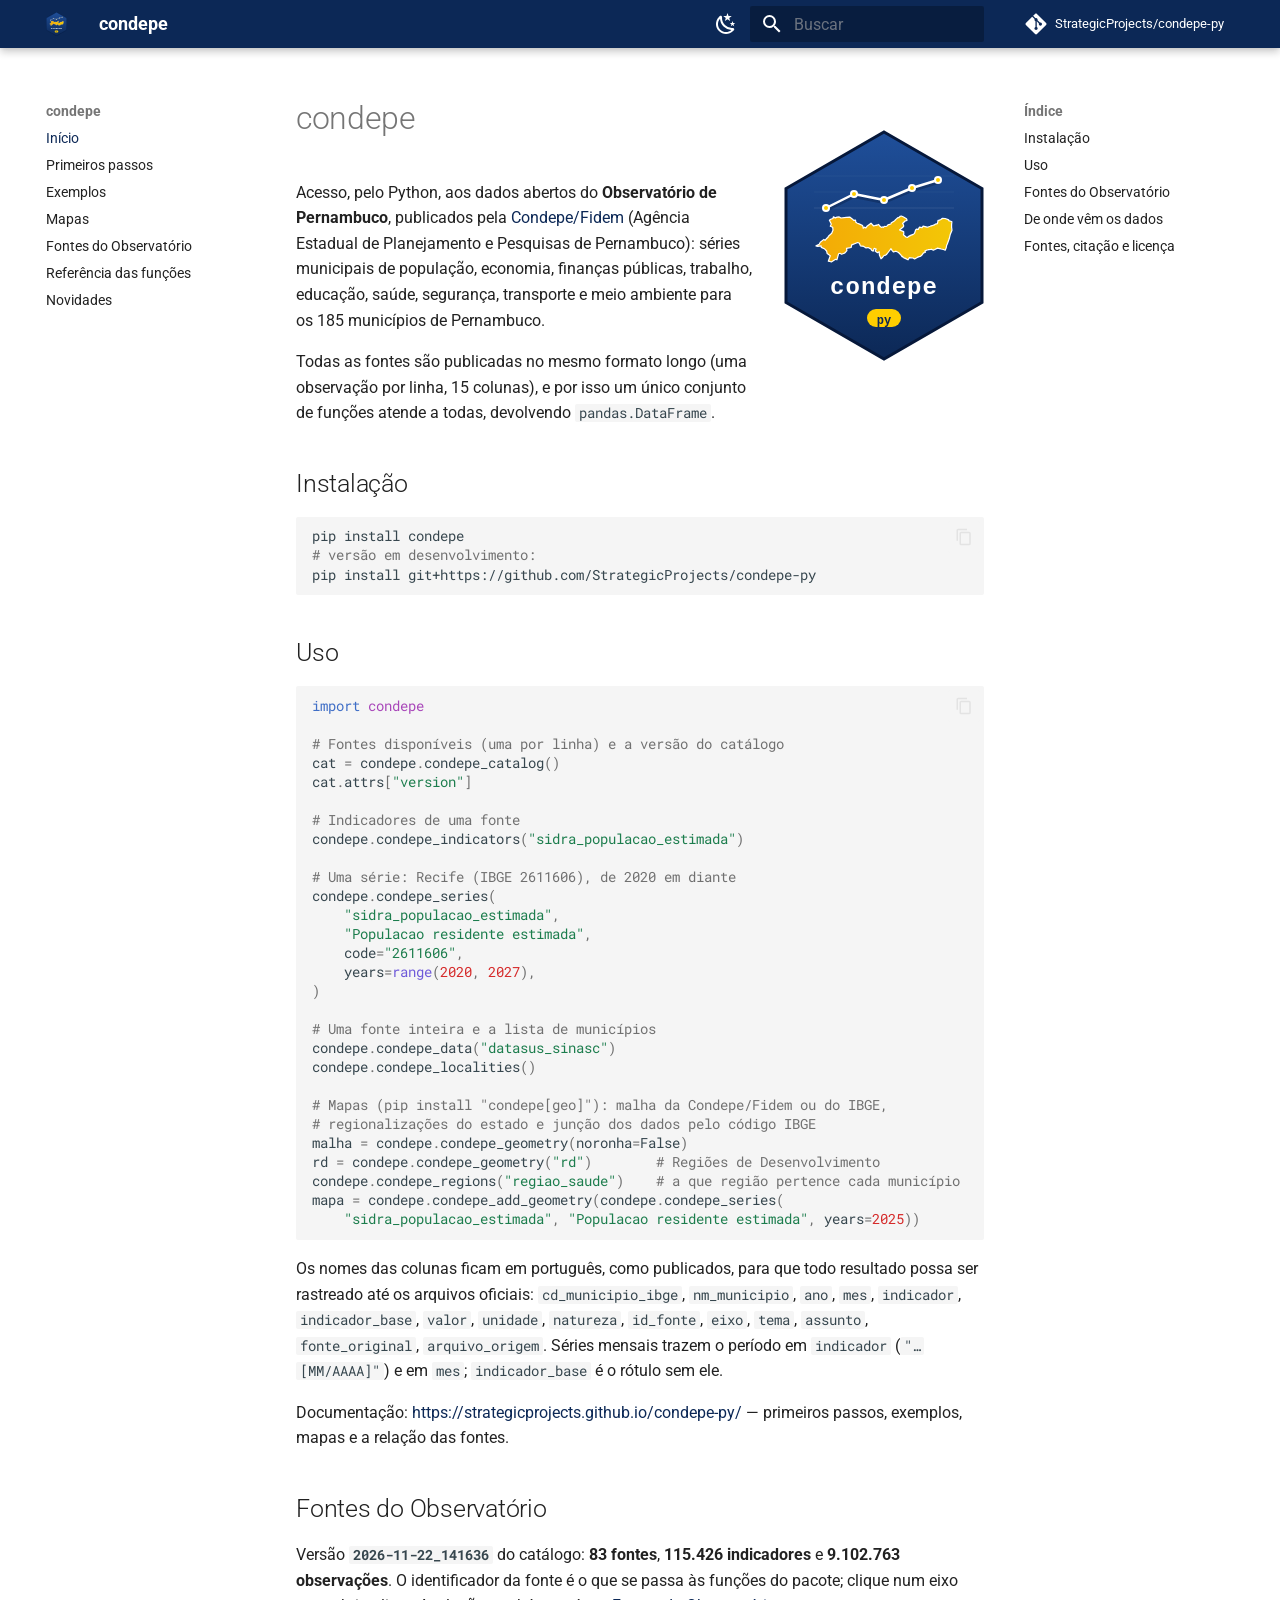
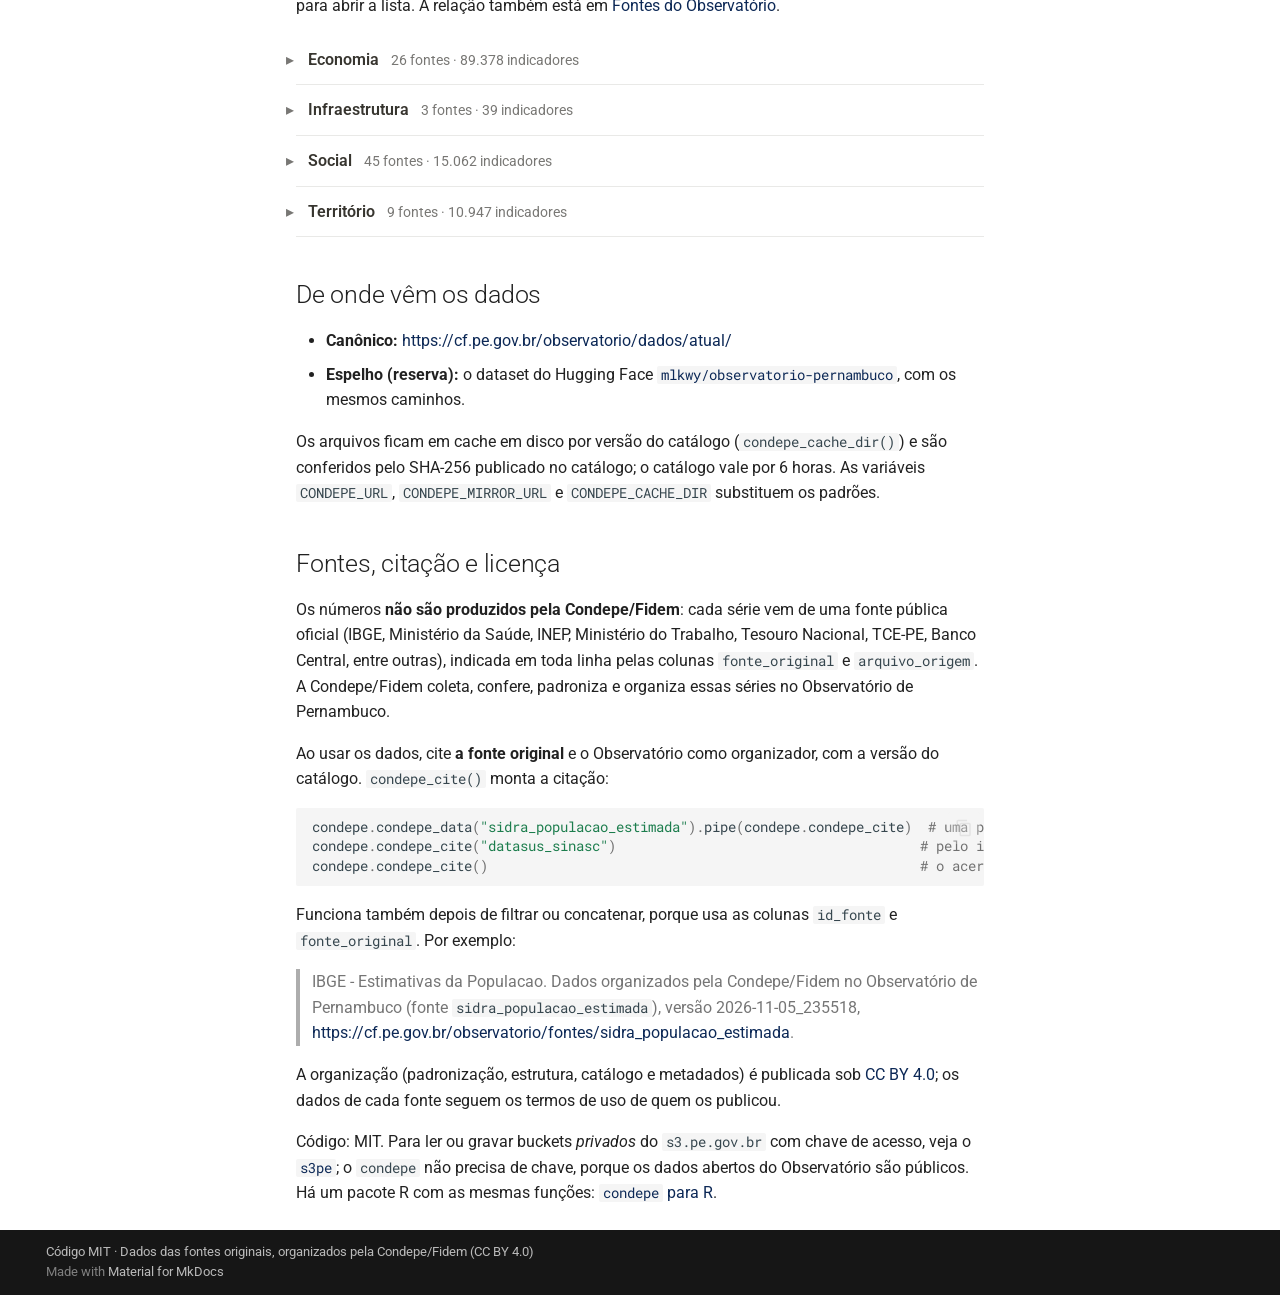
==== commit cdc85b3a: "Deployed 221954b with MkDocs version: 1.6.1" ====
--- a/index.html
+++ b/index.html
@@ -21,7 +21,7 @@
       
       
       <link rel="icon" href="assets/logo.svg">
-      <meta name="generator" content="mkdocs-1.6.1, mkdocs-material-9.8.0">
+      <meta name="generator" content="mkdocs-1.6.1, mkdocs-material-9.8.2">
     
     
       
@@ -699,9 +699,9 @@
 passos, exemplos, mapas e a relação das fontes.</p>
 <!-- fontes:inicio -->
 <h2 id="fontes-do-observatorio">Fontes do Observatório<a class="headerlink" href="#fontes-do-observatorio" title="Permanent link">&para;</a></h2>
-<p>Versão <strong><code>2026-11-06_182408</code></strong> do catálogo: <strong>83 fontes</strong>, <strong>113.859 indicadores</strong> e <strong>9.037.977 observações</strong>. O identificador da fonte é o que se passa às funções do pacote; clique num eixo para abrir a lista. A relação também está em <a href="fontes/">Fontes do Observatório</a>.</p>
-<details class="fontes-eixo"><summary><span class="eixo">Economia</span> <span class="resumo">26 fontes · 89.374 indicadores</span></summary>
-<div class="fontes-notion-wrap"><table class="fontes-notion"><thead><tr><th>Tema e fonte</th><th>Descrição e origem</th><th class="num">Período</th><th class="num">Indicadores</th></tr></thead><tbody><tr><td><span class="pill pill-0">Agropecuária</span><br><code>sidra_<wbr>abate_<wbr>bovinos</code></td><td>Bovinos abatidos (cabeças) e peso das carcaças (kg) sob inspeção em Pernambuco, trimestral desde 1997<div class="origem">IBGE - Pesquisa Trimestral do Abate de Animais · só Pernambuco</div></td><td class="num">1997–2026</td><td class="num">2</td></tr><tr><td><span class="pill pill-0">Agropecuária</span><br><code>sidra_<wbr>abate_<wbr>frangos</code></td><td>Frangos abatidos (cabeças) e peso das carcaças (kg) sob inspeção em Pernambuco, trimestral desde 1997<div class="origem">IBGE - Pesquisa Trimestral do Abate de Animais · só Pernambuco</div></td><td class="num">1997–2026</td><td class="num">2</td></tr><tr><td><span class="pill pill-0">Agropecuária</span><br><code>sidra_<wbr>abate_<wbr>suinos</code></td><td>Suínos abatidos (cabeças) e peso das carcaças (kg) sob inspeção em Pernambuco, trimestral desde 1997<div class="origem">IBGE - Pesquisa Trimestral do Abate de Animais · só Pernambuco</div></td><td class="num">1997–2026</td><td class="num">2</td></tr><tr><td><span class="pill pill-0">Agropecuária</span><br><code>sidra_<wbr>censo_<wbr>agro_<wbr>estabelecimentos</code></td><td>Número e área dos estabelecimentos agropecuários, por tipologia<div class="origem">IBGE - Censo Agropecuário 2017</div></td><td class="num">2017</td><td class="num">16</td></tr><tr><td><span class="pill pill-0">Agropecuária</span><br><code>sidra_<wbr>leite</code></td><td>Leite cru adquirido e industrializado (mil litros) pelos estabelecimentos sob inspeção em Pernambuco, trimestral desde 1997<div class="origem">IBGE - Pesquisa Trimestral do Leite · só Pernambuco</div></td><td class="num">1997–2026</td><td class="num">2</td></tr><tr><td><span class="pill pill-0">Agropecuária</span><br><code>sidra_<wbr>pam</code></td><td>Área plantada, colhida, quantidade produzida, rendimento e valor, por produto<div class="origem">IBGE - Produção Agrícola Municipal (PAM) · 181 municípios</div></td><td class="num">2020–2025</td><td class="num">243</td></tr><tr><td><span class="pill pill-0">Agropecuária</span><br><code>sidra_<wbr>pog_<wbr>ovos</code></td><td>Ovos de galinha produzidos (mil dúzias) e galinhas poedeiras em Pernambuco, trimestral desde 1987<div class="origem">IBGE - Pesquisa Trimestral da Produção de Ovos de Galinha (POG) · só Pernambuco</div></td><td class="num">1987–2026</td><td class="num">2</td></tr><tr><td><span class="pill pill-0">Agropecuária</span><br><code>sidra_<wbr>ppm_<wbr>origem_<wbr>animal</code></td><td>Produção de origem animal e valor, por tipo de produto<div class="origem">IBGE - Pesquisa da Pecuária Municipal (PPM)</div></td><td class="num">2020–2025</td><td class="num">9</td></tr><tr><td><span class="pill pill-0">Agropecuária</span><br><code>sidra_<wbr>ppm_<wbr>rebanho</code></td><td>Efetivo dos rebanhos por tipo<div class="origem">IBGE - Pesquisa da Pecuária Municipal (PPM)</div></td><td class="num">2020–2025</td><td class="num">10</td></tr><tr><td><span class="pill pill-2">Comércio e Serviços</span><br><code>bcb_<wbr>conjuntura</code></td><td>Séries de conjuntura macroeconômica (IPCA, Selic, câmbio, IBC-Br)<div class="origem">Banco Central do Brasil - SGS · só Pernambuco</div></td><td class="num">2020–2026</td><td class="num">4</td></tr><tr><td><span class="pill pill-2">Comércio e Serviços</span><br><code>bcb_<wbr>estban</code></td><td>Estatística bancária mensal por município: agências, instituições, crédito, financiamentos e depósitos (ESTBAN)<div class="origem">Banco Central do Brasil - Estatística Bancária Mensal por Município (ESTBAN) · 102 municípios</div></td><td class="num">2020–2026</td><td class="num">10</td></tr><tr><td><span class="pill pill-2">Comércio e Serviços</span><br><code>comex_<wbr>municipios</code></td><td>Exportações e importações por município do domicílio fiscal da empresa, mensal (US$ FOB e kg)<div class="origem">Ministério do Desenvolvimento, Indústria, Comércio e Serviços - ComexStat (município do domicílio fiscal da empresa) · 140 municípios</div></td><td class="num">1997–2026</td><td class="num">4</td></tr><tr><td><span class="pill pill-2">Comércio e Serviços</span><br><code>comex_<wbr>uf</code></td><td>Exportações e importações de Pernambuco, mensal, por UF do produto e por domicílio da empresa<div class="origem">Ministério do Desenvolvimento, Indústria, Comércio e Serviços - ComexStat · só Pernambuco</div></td><td class="num">1997–2026</td><td class="num">8</td></tr><tr><td><span class="pill pill-2">Comércio e Serviços</span><br><code>sidra_<wbr>iatur</code></td><td>Volume das atividades turísticas em Pernambuco (IATUR): número-índice (2022 = 100, com e sem ajuste sazonal) e quatro variações, mensal desde 2011<div class="origem">IBGE - Pesquisa Mensal de Serviços, Índice de Atividades Turísticas (IATUR) · só Pernambuco</div></td><td class="num">2011–2026</td><td class="num">6</td></tr><tr><td><span class="pill pill-2">Comércio e Serviços</span><br><code>sidra_<wbr>pmc</code></td><td>Volume de vendas do comércio varejista ampliado em Pernambuco: número-índice (2022 = 100, com e sem ajuste sazonal) e quatro variações, mensal desde 2003<div class="origem">IBGE - Pesquisa Mensal de Comércio (PMC), comércio varejista ampliado · só Pernambuco</div></td><td class="num">2004–2026</td><td class="num">6</td></tr><tr><td><span class="pill pill-2">Comércio e Serviços</span><br><code>sidra_<wbr>pms</code></td><td>Volume de serviços em Pernambuco: número-índice (2022 = 100, com e sem ajuste sazonal) e quatro variações, mensal desde 2011<div class="origem">IBGE - Pesquisa Mensal de Serviços (PMS) · só Pernambuco</div></td><td class="num">2011–2026</td><td class="num">6</td></tr><tr><td><span class="pill pill-8">Finanças Públicas</span><br><code>sefaz_<wbr>arrecadacao</code></td><td>Arrecadação mensal de ICMS e IPVA por município e total estadual (SEFAZ-PE)<div class="origem">SEFAZ-PE - Arrecadação por Município e por Região de Desenvolvimento</div></td><td class="num">2020–2026</td><td class="num">4</td></tr><tr><td><span class="pill pill-8">Finanças Públicas</span><br><code>siconfi_<wbr>dca</code></td><td>DCA - Declaração de Contas Anuais dos municípios de PE<div class="origem">Secretaria do Tesouro Nacional - Siconfi</div></td><td class="num">2020–2025</td><td class="num">6.261</td></tr><tr><td><span class="pill pill-8">Finanças Públicas</span><br><code>siconfi_<wbr>estado</code></td><td>DCA do Governo do Estado de Pernambuco: todas as contas e séries derivadas de receita, despesa e transferências da União<div class="origem">Secretaria do Tesouro Nacional - Siconfi (DCA, Governo do Estado de Pernambuco) · só Pernambuco</div></td><td class="num">2020–2025</td><td class="num">6.443</td></tr><tr><td><span class="pill pill-8">Finanças Públicas</span><br><code>siconfi_<wbr>rreo</code></td><td>RREO - Relatório Resumido da Execução Orçamentária dos municípios de PE (6º bimestre)<div class="origem">Secretaria do Tesouro Nacional - Siconfi · 175 municípios</div></td><td class="num">2020–2025</td><td class="num">5.867</td></tr><tr><td><span class="pill pill-8">Finanças Públicas</span><br><code>tce_<wbr>despesas</code></td><td>Despesas municipais por unidade gestora e função<div class="origem">TCE-PE - Dados Abertos (via pacote tceper)</div></td><td class="num">2020–2026</td><td class="num">56.183</td></tr><tr><td><span class="pill pill-8">Finanças Públicas</span><br><code>tce_<wbr>receitas</code></td><td>Receitas municipais por unidade gestora, categoria e fonte de recurso<div class="origem">TCE-PE - Dados Abertos (via pacote tceper)</div></td><td class="num">2020–2026</td><td class="num">14.207</td></tr><tr><td><span class="pill pill-0">Indicadores</span><br><code>seplag_<wbr>iaem</code></td><td>IAEM — Índice de Atividade Econômica Municipal, mensal (índice geral e escores)<div class="origem">CONDEPE/FIDEM - IAEM</div></td><td class="num">2021–2026</td><td class="num">9</td></tr><tr><td><span class="pill pill-2">Indústria</span><br><code>sidra_<wbr>pimpf</code></td><td>Produção física industrial de Pernambuco: número-índice (2022 = 100, com e sem ajuste sazonal) e quatro variações, por seção e atividade (CNAE 2.0), mensal desde 2002<div class="origem">IBGE - Pesquisa Industrial Mensal, Produção Física Regional (PIM-PF) · só Pernambuco</div></td><td class="num">2002–2026</td><td class="num">58</td></tr><tr><td><span class="pill pill-2">Indústria</span><br><code>sidra_<wbr>sinapi</code></td><td>Custo médio do m² da construção civil (nível estadual), mensal<div class="origem">IBGE - Sistema Nacional de Pesquisa de Custos e Índices da Construção Civil (SINAPI) · só Pernambuco</div></td><td class="num">2020–2026</td><td class="num">3</td></tr><tr><td><span class="pill pill-5">PIB</span><br><code>sidra_<wbr>pib_<wbr>municipal</code></td><td>PIB municipal, impostos e valor adicionado bruto por setor<div class="origem">IBGE - Produto Interno Bruto dos Municípios</div></td><td class="num">2002–2023</td><td class="num">7</td></tr></tbody></table></div>
+<p>Versão <strong><code>2026-11-22_141636</code></strong> do catálogo: <strong>83 fontes</strong>, <strong>115.426 indicadores</strong> e <strong>9.102.763 observações</strong>. O identificador da fonte é o que se passa às funções do pacote; clique num eixo para abrir a lista. A relação também está em <a href="fontes/">Fontes do Observatório</a>.</p>
+<details class="fontes-eixo"><summary><span class="eixo">Economia</span> <span class="resumo">26 fontes · 89.378 indicadores</span></summary>
+<div class="fontes-notion-wrap"><table class="fontes-notion"><thead><tr><th>Tema e fonte</th><th>Descrição e origem</th><th class="num">Período</th><th class="num">Indicadores</th></tr></thead><tbody><tr><td><span class="pill pill-0">Agropecuária</span><br><code>sidra_<wbr>abate_<wbr>bovinos</code></td><td>Bovinos abatidos (cabeças) e peso das carcaças (kg) sob inspeção em Pernambuco, trimestral desde 1997<div class="origem">IBGE - Pesquisa Trimestral do Abate de Animais · só Pernambuco</div></td><td class="num">1997–2026</td><td class="num">2</td></tr><tr><td><span class="pill pill-0">Agropecuária</span><br><code>sidra_<wbr>abate_<wbr>frangos</code></td><td>Frangos abatidos (cabeças) e peso das carcaças (kg) sob inspeção em Pernambuco, trimestral desde 1997<div class="origem">IBGE - Pesquisa Trimestral do Abate de Animais · só Pernambuco</div></td><td class="num">1997–2026</td><td class="num">2</td></tr><tr><td><span class="pill pill-0">Agropecuária</span><br><code>sidra_<wbr>abate_<wbr>suinos</code></td><td>Suínos abatidos (cabeças) e peso das carcaças (kg) sob inspeção em Pernambuco, trimestral desde 1997<div class="origem">IBGE - Pesquisa Trimestral do Abate de Animais · só Pernambuco</div></td><td class="num">1997–2026</td><td class="num">2</td></tr><tr><td><span class="pill pill-0">Agropecuária</span><br><code>sidra_<wbr>censo_<wbr>agro_<wbr>estabelecimentos</code></td><td>Número e área dos estabelecimentos agropecuários, por tipologia<div class="origem">IBGE - Censo Agropecuário 2017</div></td><td class="num">2017</td><td class="num">16</td></tr><tr><td><span class="pill pill-0">Agropecuária</span><br><code>sidra_<wbr>leite</code></td><td>Leite cru adquirido e industrializado (mil litros) pelos estabelecimentos sob inspeção em Pernambuco, trimestral desde 1997<div class="origem">IBGE - Pesquisa Trimestral do Leite · só Pernambuco</div></td><td class="num">1997–2026</td><td class="num">2</td></tr><tr><td><span class="pill pill-0">Agropecuária</span><br><code>sidra_<wbr>pam</code></td><td>Área plantada, colhida, quantidade produzida, rendimento e valor, por produto<div class="origem">IBGE - Produção Agrícola Municipal (PAM) · 181 municípios</div></td><td class="num">2020–2025</td><td class="num">243</td></tr><tr><td><span class="pill pill-0">Agropecuária</span><br><code>sidra_<wbr>pog_<wbr>ovos</code></td><td>Ovos de galinha produzidos (mil dúzias) e galinhas poedeiras em Pernambuco, trimestral desde 1987<div class="origem">IBGE - Pesquisa Trimestral da Produção de Ovos de Galinha (POG) · só Pernambuco</div></td><td class="num">1987–2026</td><td class="num">2</td></tr><tr><td><span class="pill pill-0">Agropecuária</span><br><code>sidra_<wbr>ppm_<wbr>origem_<wbr>animal</code></td><td>Produção de origem animal e valor, por tipo de produto<div class="origem">IBGE - Pesquisa da Pecuária Municipal (PPM)</div></td><td class="num">2020–2025</td><td class="num">9</td></tr><tr><td><span class="pill pill-0">Agropecuária</span><br><code>sidra_<wbr>ppm_<wbr>rebanho</code></td><td>Efetivo dos rebanhos por tipo<div class="origem">IBGE - Pesquisa da Pecuária Municipal (PPM)</div></td><td class="num">2020–2025</td><td class="num">10</td></tr><tr><td><span class="pill pill-2">Comércio e Serviços</span><br><code>bcb_<wbr>conjuntura</code></td><td>Séries de conjuntura macroeconômica (IPCA, Selic, câmbio, IBC-Br)<div class="origem">Banco Central do Brasil - SGS · só Pernambuco</div></td><td class="num">2020–2026</td><td class="num">4</td></tr><tr><td><span class="pill pill-2">Comércio e Serviços</span><br><code>bcb_<wbr>estban</code></td><td>Estatística bancária mensal por município: agências, instituições, crédito, financiamentos e depósitos (ESTBAN)<div class="origem">Banco Central do Brasil - Estatística Bancária Mensal por Município (ESTBAN) · 102 municípios</div></td><td class="num">2020–2026</td><td class="num">10</td></tr><tr><td><span class="pill pill-2">Comércio e Serviços</span><br><code>comex_<wbr>municipios</code></td><td>Exportações e importações por município do domicílio fiscal da empresa, mensal (US$ FOB e kg)<div class="origem">Ministério do Desenvolvimento, Indústria, Comércio e Serviços - ComexStat (município do domicílio fiscal da empresa) · 141 municípios</div></td><td class="num">1997–2026</td><td class="num">4</td></tr><tr><td><span class="pill pill-2">Comércio e Serviços</span><br><code>comex_<wbr>uf</code></td><td>Exportações e importações de Pernambuco, mensal, por UF do produto e por domicílio da empresa<div class="origem">Ministério do Desenvolvimento, Indústria, Comércio e Serviços - ComexStat · só Pernambuco</div></td><td class="num">1997–2026</td><td class="num">8</td></tr><tr><td><span class="pill pill-2">Comércio e Serviços</span><br><code>sidra_<wbr>iatur</code></td><td>Volume das atividades turísticas em Pernambuco (IATUR): número-índice (2022 = 100, com e sem ajuste sazonal) e quatro variações, mensal desde 2011<div class="origem">IBGE - Pesquisa Mensal de Serviços, Índice de Atividades Turísticas (IATUR) · só Pernambuco</div></td><td class="num">2011–2026</td><td class="num">6</td></tr><tr><td><span class="pill pill-2">Comércio e Serviços</span><br><code>sidra_<wbr>pmc</code></td><td>Volume de vendas do comércio varejista ampliado em Pernambuco: número-índice (2022 = 100, com e sem ajuste sazonal) e quatro variações, mensal desde 2003<div class="origem">IBGE - Pesquisa Mensal de Comércio (PMC), comércio varejista ampliado · só Pernambuco</div></td><td class="num">2004–2026</td><td class="num">6</td></tr><tr><td><span class="pill pill-2">Comércio e Serviços</span><br><code>sidra_<wbr>pms</code></td><td>Volume de serviços em Pernambuco: número-índice (2022 = 100, com e sem ajuste sazonal) e quatro variações, mensal desde 2011<div class="origem">IBGE - Pesquisa Mensal de Serviços (PMS) · só Pernambuco</div></td><td class="num">2011–2026</td><td class="num">6</td></tr><tr><td><span class="pill pill-8">Finanças Públicas</span><br><code>sefaz_<wbr>arrecadacao</code></td><td>Arrecadação mensal de ICMS e IPVA por município e total estadual (SEFAZ-PE)<div class="origem">SEFAZ-PE - Arrecadação por Município e por Região de Desenvolvimento</div></td><td class="num">2020–2026</td><td class="num">4</td></tr><tr><td><span class="pill pill-8">Finanças Públicas</span><br><code>siconfi_<wbr>dca</code></td><td>DCA - Declaração de Contas Anuais dos municípios de PE<div class="origem">Secretaria do Tesouro Nacional - Siconfi</div></td><td class="num">2020–2025</td><td class="num">6.261</td></tr><tr><td><span class="pill pill-8">Finanças Públicas</span><br><code>siconfi_<wbr>estado</code></td><td>DCA do Governo do Estado de Pernambuco: todas as contas e séries derivadas de receita, despesa e transferências da União<div class="origem">Secretaria do Tesouro Nacional - Siconfi (DCA, Governo do Estado de Pernambuco) · só Pernambuco</div></td><td class="num">2020–2025</td><td class="num">6.443</td></tr><tr><td><span class="pill pill-8">Finanças Públicas</span><br><code>siconfi_<wbr>rreo</code></td><td>RREO - Relatório Resumido da Execução Orçamentária dos municípios de PE (6º bimestre)<div class="origem">Secretaria do Tesouro Nacional - Siconfi · 175 municípios</div></td><td class="num">2020–2025</td><td class="num">5.867</td></tr><tr><td><span class="pill pill-8">Finanças Públicas</span><br><code>tce_<wbr>despesas</code></td><td>Despesas municipais por unidade gestora e função<div class="origem">TCE-PE - Dados Abertos (via pacote tceper)</div></td><td class="num">2020–2026</td><td class="num">56.192</td></tr><tr><td><span class="pill pill-8">Finanças Públicas</span><br><code>tce_<wbr>receitas</code></td><td>Receitas municipais por unidade gestora, categoria e fonte de recurso<div class="origem">TCE-PE - Dados Abertos (via pacote tceper)</div></td><td class="num">2020–2026</td><td class="num">14.202</td></tr><tr><td><span class="pill pill-0">Indicadores</span><br><code>seplag_<wbr>iaem</code></td><td>IAEM — Índice de Atividade Econômica Municipal, mensal (índice geral e escores)<div class="origem">CONDEPE/FIDEM - IAEM</div></td><td class="num">2021–2026</td><td class="num">9</td></tr><tr><td><span class="pill pill-2">Indústria</span><br><code>sidra_<wbr>pimpf</code></td><td>Produção física industrial de Pernambuco: número-índice (2022 = 100, com e sem ajuste sazonal) e quatro variações, por seção e atividade (CNAE 2.0), mensal desde 2002<div class="origem">IBGE - Pesquisa Industrial Mensal, Produção Física Regional (PIM-PF) · só Pernambuco</div></td><td class="num">2002–2026</td><td class="num">58</td></tr><tr><td><span class="pill pill-2">Indústria</span><br><code>sidra_<wbr>sinapi</code></td><td>Custo médio do m² da construção civil (nível estadual), mensal<div class="origem">IBGE - Sistema Nacional de Pesquisa de Custos e Índices da Construção Civil (SINAPI) · só Pernambuco</div></td><td class="num">2020–2026</td><td class="num">3</td></tr><tr><td><span class="pill pill-5">PIB</span><br><code>sidra_<wbr>pib_<wbr>municipal</code></td><td>PIB municipal, impostos e valor adicionado bruto por setor<div class="origem">IBGE - Produto Interno Bruto dos Municípios</div></td><td class="num">2002–2023</td><td class="num">7</td></tr></tbody></table></div>
 </details>
 
 <details class="fontes-eixo"><summary><span class="eixo">Infraestrutura</span> <span class="resumo">3 fontes · 39 indicadores</span></summary>
@@ -712,8 +712,8 @@
 <div class="fontes-notion-wrap"><table class="fontes-notion"><thead><tr><th>Tema e fonte</th><th>Descrição e origem</th><th class="num">Período</th><th class="num">Indicadores</th></tr></thead><tbody><tr><td><span class="pill pill-1">Assistencia</span><br><code>seplag_<wbr>ivcad</code></td><td>IVCAD — Índice de Vulnerabilidade do CadÚnico por município (recorte vigente)<div class="origem">MDS/CONDEPE - IVCAD</div></td><td class="num">2026</td><td class="num">8</td></tr><tr><td><span class="pill pill-3">Demografia</span><br><code>sidra_<wbr>censo_<wbr>2022</code></td><td>População residente, variação absoluta e taxa de crescimento<div class="origem">IBGE - Censo Demográfico 2022</div></td><td class="num">2022</td><td class="num">3</td></tr><tr><td><span class="pill pill-3">Demografia</span><br><code>sidra_<wbr>censo_<wbr>2022_<wbr>envelhecimento</code></td><td>Índice de envelhecimento, idade mediana e razão de sexo<div class="origem">IBGE - Censo Demográfico 2022</div></td><td class="num">2022</td><td class="num">3</td></tr><tr><td><span class="pill pill-3">Demografia</span><br><code>sidra_<wbr>censo_<wbr>2022_<wbr>indigenas</code></td><td>População indígena e percentual de pessoas indígenas na população residente (Censo 2022)<div class="origem">IBGE - Censo Demográfico 2022 · 181 municípios</div></td><td class="num">2022</td><td class="num">2</td></tr><tr><td><span class="pill pill-3">Demografia</span><br><code>sidra_<wbr>censo_<wbr>cor_<wbr>raca</code></td><td>População residente por cor ou raça (2010 e 2022)<div class="origem">IBGE - Censos Demográficos</div></td><td class="num">2010–2022</td><td class="num">6</td></tr><tr><td><span class="pill pill-3">Demografia</span><br><code>sidra_<wbr>populacao_<wbr>estimada</code></td><td>Estimativas anuais de população residente por município<div class="origem">IBGE - Estimativas da Populacao</div></td><td class="num">2001–2026</td><td class="num">1</td></tr><tr><td><span class="pill pill-3">Demografia</span><br><code>sidra_<wbr>registro_<wbr>civil_<wbr>nascimentos</code></td><td>Nascidos vivos ocorridos no ano, por município<div class="origem">IBGE - Estatísticas do Registro Civil</div></td><td class="num">2020–2024</td><td class="num">1</td></tr><tr><td><span class="pill pill-3">Demografia</span><br><code>sidra_<wbr>registro_<wbr>civil_<wbr>obitos</code></td><td>Óbitos ocorridos no ano, por município<div class="origem">IBGE - Estatísticas do Registro Civil</div></td><td class="num">2020–2024</td><td class="num">1</td></tr><tr><td><span class="pill pill-5">Domicílios</span><br><code>sidra_<wbr>censo_<wbr>2022_<wbr>agua</code></td><td>Domicílios particulares permanentes ocupados, por forma de abastecimento de água<div class="origem">IBGE - Censo Demográfico 2022</div></td><td class="num">2022</td><td class="num">9</td></tr><tr><td><span class="pill pill-5">Domicílios</span><br><code>sidra_<wbr>censo_<wbr>2022_<wbr>esgotamento</code></td><td>Domicílios particulares permanentes ocupados, por tipo de esgotamento sanitário<div class="origem">IBGE - Censo Demográfico 2022</div></td><td class="num">2022</td><td class="num">10</td></tr><tr><td><span class="pill pill-6">Educação</span><br><code>inep_<wbr>adequacao_<wbr>da_<wbr>formacao_<wbr>docente</code></td><td>Adequação da formação docente à disciplina que leciona<div class="origem">INEP - Indicadores Educacionais</div></td><td class="num">2020–2025</td><td class="num">560</td></tr><tr><td><span class="pill pill-6">Educação</span><br><code>inep_<wbr>censo_<wbr>escolar</code></td><td>Censo Escolar: matrículas, docentes, turmas, salas, equipamentos e profissionais por município (soma das escolas)<div class="origem">INEP - Censo Escolar da Educação Básica (microdados)</div></td><td class="num">2020–2025</td><td class="num">704</td></tr><tr><td><span class="pill pill-6">Educação</span><br><code>inep_<wbr>censo_<wbr>superior</code></td><td>Censo da Educação Superior: cursos (vagas, ingressantes, matrículas, concluintes) e IES (docentes, técnicos) por município<div class="origem">INEP - Censo da Educação Superior (microdados) · 133 municípios</div></td><td class="num">2020–2024</td><td class="num">244</td></tr><tr><td><span class="pill pill-6">Educação</span><br><code>inep_<wbr>complexidade_<wbr>de_<wbr>gestao_<wbr>da_<wbr>escola</code></td><td>Indicador de complexidade de gestão da escola<div class="origem">INEP - Indicadores Educacionais</div></td><td class="num">2020–2025</td><td class="num">108</td></tr><tr><td><span class="pill pill-6">Educação</span><br><code>inep_<wbr>esforco_<wbr>docente</code></td><td>Indicador de esforço docente<div class="origem">INEP - Indicadores Educacionais</div></td><td class="num">2020–2025</td><td class="num">402</td></tr><tr><td><span class="pill pill-6">Educação</span><br><code>inep_<wbr>ideb_<wbr>anos_<wbr>finais</code></td><td>IDEB por município - anos finais do ensino fundamental<div class="origem">INEP - Instituto Nacional de Estudos e Pesquisas Educacionais Anísio Teixeira</div></td><td class="num">2005–2025</td><td class="num">44</td></tr><tr><td><span class="pill pill-6">Educação</span><br><code>inep_<wbr>ideb_<wbr>anos_<wbr>iniciais</code></td><td>IDEB por município - anos iniciais do ensino fundamental<div class="origem">INEP - Instituto Nacional de Estudos e Pesquisas Educacionais Anísio Teixeira</div></td><td class="num">2005–2025</td><td class="num">36</td></tr><tr><td><span class="pill pill-6">Educação</span><br><code>inep_<wbr>ideb_<wbr>ensino_<wbr>medio</code></td><td>IDEB por município - ensino médio<div class="origem">INEP - Instituto Nacional de Estudos e Pesquisas Educacionais Anísio Teixeira</div></td><td class="num">2017–2025</td><td class="num">43</td></tr><tr><td><span class="pill pill-6">Educação</span><br><code>inep_<wbr>media_<wbr>de_<wbr>alunos_<wbr>por_<wbr>turma</code></td><td>Média de alunos por turma<div class="origem">INEP - Indicadores Educacionais</div></td><td class="num">2020–2025</td><td class="num">350</td></tr><tr><td><span class="pill pill-6">Educação</span><br><code>inep_<wbr>media_<wbr>de_<wbr>horas_<wbr>aula_<wbr>diaria</code></td><td>Média de horas-aula diária<div class="origem">INEP - Indicadores Educacionais</div></td><td class="num">2020–2025</td><td class="num">335</td></tr><tr><td><span class="pill pill-6">Educação</span><br><code>inep_<wbr>nivel_<wbr>socioeconomico</code></td><td>Indicador de nível socioeconômico (INSE) dos alunos, por rede e localização<div class="origem">INEP - Indicadores Educacionais</div></td><td class="num">2021–2023</td><td class="num">335</td></tr><tr><td><span class="pill pill-6">Educação</span><br><code>inep_<wbr>percentual_<wbr>de_<wbr>docentes_<wbr>com_<wbr>curso_<wbr>superior</code></td><td>Percentual de docentes com curso superior<div class="origem">INEP - Indicadores Educacionais</div></td><td class="num">2020–2025</td><td class="num">193</td></tr><tr><td><span class="pill pill-6">Educação</span><br><code>inep_<wbr>regularidade_<wbr>do_<wbr>corpo_<wbr>docente</code></td><td>Indicador de regularidade do corpo docente<div class="origem">INEP - Indicadores Educacionais</div></td><td class="num">2020–2025</td><td class="num">72</td></tr><tr><td><span class="pill pill-6">Educação</span><br><code>inep_<wbr>remuneracao_<wbr>media_<wbr>dos_<wbr>docentes</code></td><td>Remuneração média dos docentes da educação básica (RAIS × Censo Escolar)<div class="origem">INEP - Indicadores Educacionais</div></td><td class="num">2020–2021</td><td class="num">36</td></tr><tr><td><span class="pill pill-6">Educação</span><br><code>inep_<wbr>taxas_<wbr>de_<wbr>distorcao_<wbr>idade_<wbr>serie</code></td><td>Taxas de distorção idade-série<div class="origem">INEP - Indicadores Educacionais</div></td><td class="num">2020–2025</td><td class="num">276</td></tr><tr><td><span class="pill pill-6">Educação</span><br><code>inep_<wbr>taxas_<wbr>de_<wbr>rendimento_<wbr>escolar</code></td><td>Taxas de rendimento escolar (aprovação, reprovação e abandono)<div class="origem">INEP - Indicadores Educacionais</div></td><td class="num">2020–2025</td><td class="num">870</td></tr><tr><td><span class="pill pill-6">Educação</span><br><code>siope_<wbr>dados_<wbr>gerais</code></td><td>Dados gerais do SIOPE: receitas vinculadas, despesas e despesas em educação<div class="origem">FNDE/MEC - SIOPE (via pacote tesouror)</div></td><td class="num">2020–2026</td><td class="num">24</td></tr><tr><td><span class="pill pill-6">Educação</span><br><code>siope_<wbr>indicadores</code></td><td>Indicadores de financiamento da educação: investimento por aluno e por etapa<div class="origem">FNDE/MEC - SIOPE (via pacote tesouror)</div></td><td class="num">2020–2026</td><td class="num">59</td></tr><tr><td><span class="pill pill-1">Indicadores Sociais</span><br><code>sds_<wbr>crimes_<wbr>patrimonio</code></td><td>Crimes violentos contra o patrimônio (CVP), por município<div class="origem">SDS-PE - Secretaria de Defesa Social (microdados de CVP)</div></td><td class="num">2020–2026</td><td class="num">2</td></tr><tr><td><span class="pill pill-1">Indicadores Sociais</span><br><code>sds_<wbr>estupro</code></td><td>Estupro e estupro de vulnerável, por município e natureza<div class="origem">SDS-PE - Secretaria de Defesa Social (microdados de estupro)</div></td><td class="num">2020–2026</td><td class="num">8</td></tr><tr><td><span class="pill pill-1">Indicadores Sociais</span><br><code>sds_<wbr>mvi</code></td><td>Mortes violentas intencionais (MVI/CVLI) por município, ano e natureza<div class="origem">SDS-PE - Secretaria de Defesa Social (microdados de MVI)</div></td><td class="num">2020–2026</td><td class="num">11</td></tr><tr><td><span class="pill pill-1">Indicadores Sociais</span><br><code>sds_<wbr>violencia_<wbr>domestica</code></td><td>Violência doméstica e familiar contra a mulher, por município e natureza<div class="origem">SDS-PE - Secretaria de Defesa Social (microdados de violência doméstica)</div></td><td class="num">2020–2026</td><td class="num">17</td></tr><tr><td><span class="pill pill-4">Movimento Eleitoral</span><br><code>tse_<wbr>perfil_<wbr>eleitorado</code></td><td>Perfil do eleitorado por município: gênero, faixa etária, escolaridade, estado civil, raça/cor<div class="origem">TSE - Tribunal Superior Eleitoral (perfil do eleitorado)</div></td><td class="num">2020–2026</td><td class="num">52</td></tr><tr><td><span class="pill pill-8">Saúde</span><br><code>datasus_<wbr>equipamentos</code></td><td>Equipamentos de saúde em uso: total e grupos (tomógrafo, ressonância, mamógrafo, ultrassom, raio X, respirador, desfibrilador, monitor, hemodiálise)<div class="origem">DataSUS - CNES Equipamentos</div></td><td class="num">2020–2025</td><td class="num">10</td></tr><tr><td><span class="pill pill-8">Saúde</span><br><code>datasus_<wbr>equipes</code></td><td>Equipes de saúde ativas em dezembro, total e por tipo (CNES-EP)<div class="origem">DataSUS - CNES (equipes, CNES-EP)</div></td><td class="num">2020–2025</td><td class="num">14</td></tr><tr><td><span class="pill pill-8">Saúde</span><br><code>datasus_<wbr>estabelecimentos</code></td><td>Estabelecimentos de saúde por tipo de unidade<div class="origem">DataSUS - CNES (Cadastro Nacional de Estabelecimentos de Saúde)</div></td><td class="num">2020–2025</td><td class="num">38</td></tr><tr><td><span class="pill pill-8">Saúde</span><br><code>datasus_<wbr>internacoes</code></td><td>Internações hospitalares do SUS: mensais por especialidade (local de internação) e anuais por residência, com ICSAP<div class="origem">DataSUS - SIH/SUS (AIH reduzida)</div></td><td class="num">2020–2026</td><td class="num">41</td></tr><tr><td><span class="pill pill-8">Saúde</span><br><code>datasus_<wbr>leitos</code></td><td>Leitos existentes, SUS e contratados por tipo; leitos de UTI por grupo (adulto, pediátrica, neonatal, queimados)<div class="origem">DataSUS - CNES (leitos) · 183 municípios</div></td><td class="num">2020–2025</td><td class="num">33</td></tr><tr><td><span class="pill pill-8">Saúde</span><br><code>datasus_<wbr>mortalidade_<wbr>infantil</code></td><td>Taxa de mortalidade infantil (óbitos de menores de 1 ano por mil nascidos vivos)<div class="origem">Ministério da Saúde (SIM / SINASC)</div></td><td class="num">2017–2024</td><td class="num">1</td></tr><tr><td><span class="pill pill-8">Saúde</span><br><code>datasus_<wbr>profissionais</code></td><td>Vínculos de profissionais de saúde por ocupação (CBO); um profissional em dois estabelecimentos conta duas vezes<div class="origem">DataSUS - CNES (profissionais)</div></td><td class="num">2020–2025</td><td class="num">753</td></tr><tr><td><span class="pill pill-8">Saúde</span><br><code>datasus_<wbr>sim</code></td><td>Óbitos por residência (total, infantis, por causa e sexo) e por ocorrência<div class="origem">Ministério da Saúde - Sistema de Informações sobre Mortalidade (SIM)</div></td><td class="num">2017–2024</td><td class="num">14</td></tr><tr><td><span class="pill pill-8">Saúde</span><br><code>datasus_<wbr>sinasc</code></td><td>Nascidos vivos por residência (sexo, parto, peso, idade da mãe, pré-natal, prematuridade) e por ocorrência<div class="origem">Ministério da Saúde - Sistema de Informações sobre Nascidos Vivos (SINASC)</div></td><td class="num">2017–2024</td><td class="num">10</td></tr><tr><td><span class="pill pill-0">Trabalho</span><br><code>mte_<wbr>novo_<wbr>caged</code></td><td>Admissões, desligamentos, saldo e salário médio de admissão por município e mês, total e por seção CNAE (série ajustada)<div class="origem">MTE - Novo CAGED (microdados PDET, pacote cagedr)</div></td><td class="num">2020–2026</td><td class="num">92</td></tr><tr><td><span class="pill pill-0">Trabalho</span><br><code>mte_<wbr>rais</code></td><td>Vínculos formais ativos em 31/12 por município: total, sexo, escolaridade, faixa etária, faixa de remuneração e remuneração média<div class="origem">MTE - RAIS (microdados PDET, pacote raisr)</div></td><td class="num">2020–2025</td><td class="num">38</td></tr><tr><td><span class="pill pill-0">Trabalho</span><br><code>mte_<wbr>rais_<wbr>historica</code></td><td>RAIS histórica 1985–2017 por município: vínculos, admissões, desligamentos e remuneração por sexo, faixa etária, escolaridade, setor, porte, tipo de vínculo e ocupação (acervo histórico da Condepe/Fidem)<div class="origem">MTE - RAIS (acervo histórico da Condepe/Fidem)</div></td><td class="num">1985–2017</td><td class="num">9.193</td></tr></tbody></table></div>
 </details>
 
-<details class="fontes-eixo"><summary><span class="eixo">Território</span> <span class="resumo">9 fontes · 9.384 indicadores</span></summary>
-<div class="fontes-notion-wrap"><table class="fontes-notion"><thead><tr><th>Tema e fonte</th><th>Descrição e origem</th><th class="num">Período</th><th class="num">Indicadores</th></tr></thead><tbody><tr><td><span class="pill pill-4">Divisão Territorial</span><br><code>ibge_<wbr>munic</code></td><td>Perfil dos Municípios: gestão, cultura, esporte, ambiente, habitação e risco<div class="origem">IBGE - Pesquisa de Informações Básicas Municipais (MUNIC)</div></td><td class="num">2020–2024</td><td class="num">9.030</td></tr><tr><td><span class="pill pill-7">Estrutura Fundiária</span><br><code>incra_<wbr>assentamentos</code></td><td>Assentamentos de reforma agrária por município: acumulado de projetos, área e famílias assentadas, e projetos criados no ano (acervo fundiário do INCRA)<div class="origem">INCRA - Acervo Fundiário, projetos de assentamento · 113 municípios</div></td><td class="num">1986–2026</td><td class="num">4</td></tr><tr><td><span class="pill pill-7">Estrutura Fundiária</span><br><code>incra_<wbr>quilombolas</code></td><td>Territórios quilombolas com portaria de reconhecimento do INCRA em Pernambuco: territórios, área e famílias, acumulados por ano (só o Estado: cada território cita mais de um município, sem código)<div class="origem">INCRA - Acervo Fundiário, territórios quilombolas · só Pernambuco</div></td><td class="num">2008–2026</td><td class="num">3</td></tr><tr><td><span class="pill pill-7">Estrutura Fundiária</span><br><code>incra_<wbr>sigef</code></td><td>Parcelas de imóveis rurais certificadas no SIGEF por município e ano de aprovação: no ano e acumuladas, total e por natureza (particular, pública); o ano corrente é parcial (acervo fundiário do INCRA)<div class="origem">INCRA - SIGEF, parcelas certificadas (acervo fundiário)</div></td><td class="num">2013–2026</td><td class="num">6</td></tr><tr><td><span class="pill pill-3">Meio Ambiente</span><br><code>mapbiomas_<wbr>cobertura</code></td><td>Cobertura e uso da terra por município (MapBiomas Coleção 11, 30 m): área de cada classe da legenda, 1985–2025, e a proporção de vegetação nativa<div class="origem">Projeto MapBiomas - Coleção 11 da Série Anual de Mapas de Cobertura e Uso da Terra do Brasil</div></td><td class="num">1985–2025</td><td class="num">31</td></tr><tr><td><span class="pill pill-3">Meio Ambiente</span><br><code>mma_<wbr>cnuc</code></td><td>Unidades de conservação incidentes e área de UC por município (interseção espacial)<div class="origem">MMA - Cadastro Nacional de Unidades de Conservação (CNUC) · 83 municípios</div></td><td class="num">2025</td><td class="num">2</td></tr><tr><td><span class="pill pill-6">Posição e Extensão</span><br><code>sidra_<wbr>area_<wbr>densidade</code></td><td>Área total e densidade demográfica das unidades territoriais<div class="origem">IBGE - Áreas Territoriais</div></td><td class="num">2010</td><td class="num">2</td></tr><tr><td><span class="pill pill-7">Recursos Hídricos</span><br><code>ana_<wbr>hidrografia</code></td><td>Hidrografia por município: extensão de cursos d’água e densidade de drenagem, área de espelho d’água, reservatórios acompanhados pela ANA e sua capacidade. Derivada das camadas da ANA recortadas pela Malha Municipal<div class="origem">ANA - Base Hidrográfica Ottocodificada e dados abertos do SNIRH</div></td><td class="num">2026</td><td class="num">5</td></tr><tr><td><span class="pill pill-7">Recursos Hídricos</span><br><code>apac_<wbr>reservatorios</code></td><td>Reservatórios monitorados pela APAC: volume armazenado (hm³ e % da capacidade) e capacidade de cada reservatório, por mês (última leitura do mês), e os totais por município do barramento e do Estado<div class="origem">APAC - Agência Pernambucana de Águas e Clima, monitoramento dos reservatórios (SIRH) · 64 municípios</div></td><td class="num">2026</td><td class="num">301</td></tr></tbody></table></div>
+<details class="fontes-eixo"><summary><span class="eixo">Território</span> <span class="resumo">9 fontes · 10.947 indicadores</span></summary>
+<div class="fontes-notion-wrap"><table class="fontes-notion"><thead><tr><th>Tema e fonte</th><th>Descrição e origem</th><th class="num">Período</th><th class="num">Indicadores</th></tr></thead><tbody><tr><td><span class="pill pill-4">Divisão Territorial</span><br><code>ibge_<wbr>munic</code></td><td>Perfil dos Municípios: gestão, cultura, esporte, ambiente, habitação e risco<div class="origem">IBGE - Pesquisa de Informações Básicas Municipais (MUNIC)</div></td><td class="num">2020–2025</td><td class="num">10.593</td></tr><tr><td><span class="pill pill-7">Estrutura Fundiária</span><br><code>incra_<wbr>assentamentos</code></td><td>Assentamentos de reforma agrária por município: acumulado de projetos, área e famílias assentadas, e projetos criados no ano (acervo fundiário do INCRA)<div class="origem">INCRA - Acervo Fundiário, projetos de assentamento · 113 municípios</div></td><td class="num">1986–2026</td><td class="num">4</td></tr><tr><td><span class="pill pill-7">Estrutura Fundiária</span><br><code>incra_<wbr>quilombolas</code></td><td>Territórios quilombolas com portaria de reconhecimento do INCRA em Pernambuco: territórios, área e famílias, acumulados por ano (só o Estado: cada território cita mais de um município, sem código)<div class="origem">INCRA - Acervo Fundiário, territórios quilombolas · só Pernambuco</div></td><td class="num">2008–2026</td><td class="num">3</td></tr><tr><td><span class="pill pill-7">Estrutura Fundiária</span><br><code>incra_<wbr>sigef</code></td><td>Parcelas de imóveis rurais certificadas no SIGEF por município e ano de aprovação: no ano e acumuladas, total e por natureza (particular, pública); o ano corrente é parcial (acervo fundiário do INCRA)<div class="origem">INCRA - SIGEF, parcelas certificadas (acervo fundiário)</div></td><td class="num">2013–2026</td><td class="num">6</td></tr><tr><td><span class="pill pill-3">Meio Ambiente</span><br><code>mapbiomas_<wbr>cobertura</code></td><td>Cobertura e uso da terra por município (MapBiomas Coleção 11, 30 m): área de cada classe da legenda, 1985–2025, e a proporção de vegetação nativa<div class="origem">Projeto MapBiomas - Coleção 11 da Série Anual de Mapas de Cobertura e Uso da Terra do Brasil</div></td><td class="num">1985–2025</td><td class="num">31</td></tr><tr><td><span class="pill pill-3">Meio Ambiente</span><br><code>mma_<wbr>cnuc</code></td><td>Unidades de conservação incidentes e área de UC por município (interseção espacial)<div class="origem">MMA - Cadastro Nacional de Unidades de Conservação (CNUC) · 83 municípios</div></td><td class="num">2025</td><td class="num">2</td></tr><tr><td><span class="pill pill-6">Posição e Extensão</span><br><code>sidra_<wbr>area_<wbr>densidade</code></td><td>Área total e densidade demográfica das unidades territoriais<div class="origem">IBGE - Áreas Territoriais</div></td><td class="num">2010</td><td class="num">2</td></tr><tr><td><span class="pill pill-7">Recursos Hídricos</span><br><code>ana_<wbr>hidrografia</code></td><td>Hidrografia por município: extensão de cursos d’água e densidade de drenagem, área de espelho d’água, reservatórios acompanhados pela ANA e sua capacidade. Derivada das camadas da ANA recortadas pela Malha Municipal<div class="origem">ANA - Base Hidrográfica Ottocodificada e dados abertos do SNIRH</div></td><td class="num">2026</td><td class="num">5</td></tr><tr><td><span class="pill pill-7">Recursos Hídricos</span><br><code>apac_<wbr>reservatorios</code></td><td>Reservatórios monitorados pela APAC: volume armazenado (hm³ e % da capacidade) e capacidade de cada reservatório, por mês (última leitura do mês), e os totais por município do barramento e do Estado<div class="origem">APAC - Agência Pernambucana de Águas e Clima, monitoramento dos reservatórios (SIRH) · 64 municípios</div></td><td class="num">2026</td><td class="num">301</td></tr></tbody></table></div>
 </details>
 
 <!-- fontes:fim -->
@@ -813,7 +813,7 @@
       <script id="__config" type="application/json">{"annotate": null, "base": ".", "features": ["navigation.sections", "content.code.copy", "search.highlight"], "search": "assets/javascripts/workers/search.a7633da7.min.js", "tags": null, "translations": {"clipboard.copied": "Copiado para \u00e1rea de transfer\u00eancia", "clipboard.copy": "Copiar para \u00e1rea de transfer\u00eancia", "search.result.more.one": "mais 1 nesta p\u00e1gina", "search.result.more.other": "# mais nesta p\u00e1gina", "search.result.none": "Nenhum documento encontrado", "search.result.one": "1 documento encontrado", "search.result.other": "# documentos encontrados", "search.result.placeholder": "Digite para iniciar a busca", "search.result.term.missing": "Ausente", "select.version": "Selecione a vers\u00e3o"}, "version": null}</script>
     
     
-      <script src="assets/javascripts/bundle.c21346df.min.js"></script>
+      <script src="assets/javascripts/bundle.a5f9d56c.min.js"></script>
       
     
   </body>
